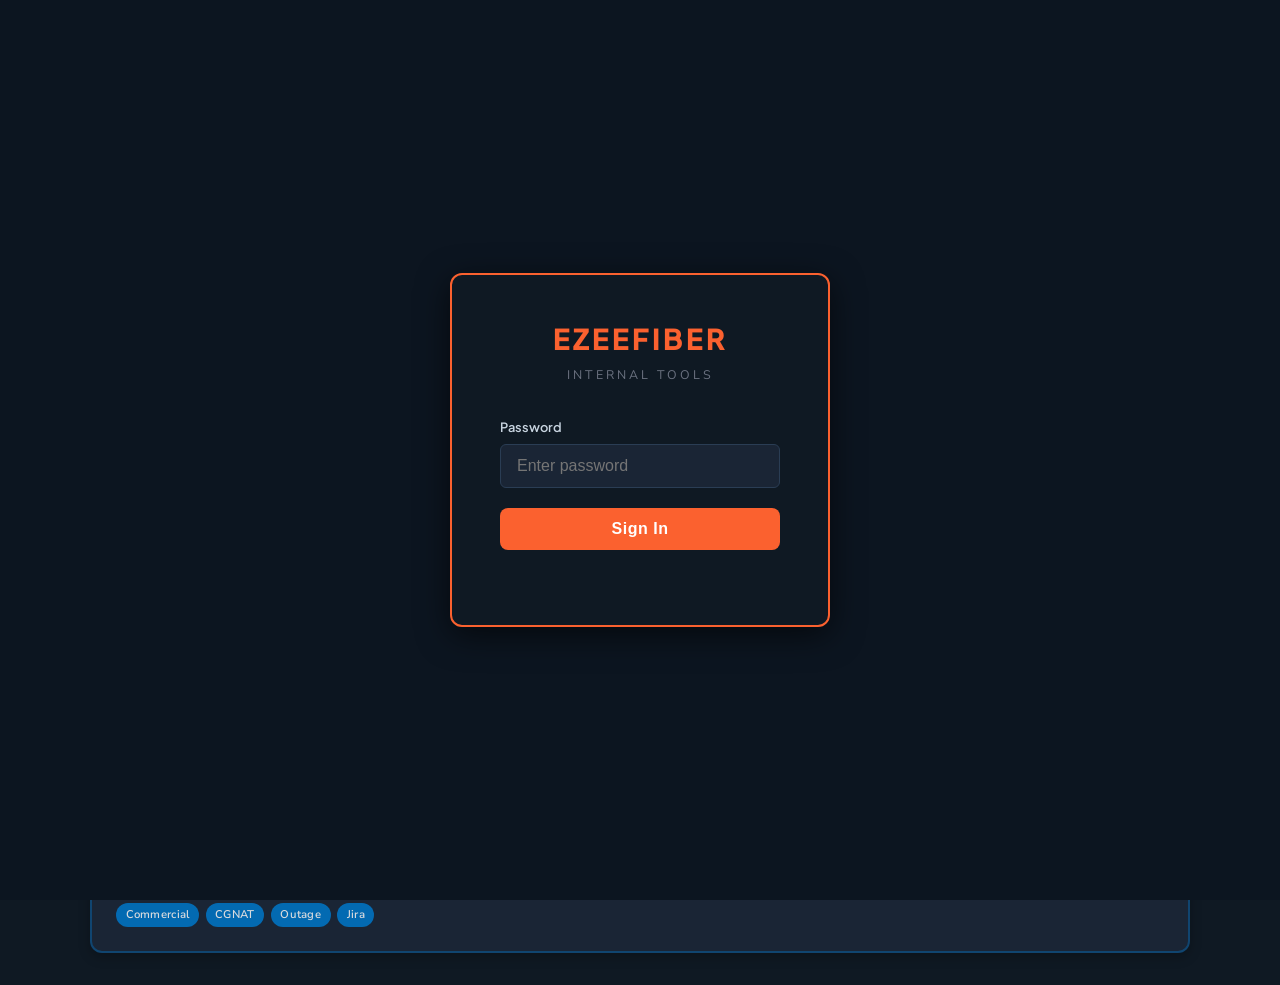
==== index.html @ 7acb6784 "Fixing bugs" ====
<!DOCTYPE html>
<html lang="en">
<head>
    <meta charset="UTF-8">
    <meta name="viewport" content="width=device-width, initial-scale=1.0">
    <link rel="icon" type="image/jpg" href="./assets/img/EzeeIcon.jpg">
    <title>Ezee Fiber Technical Support Note Generator</title>
    <link rel="preconnect" href="https://fonts.googleapis.com">
    <link rel="preconnect" href="https://fonts.gstatic.com" crossorigin>
    <link href="https://fonts.googleapis.com/css2?family=Nunito+Sans:ital,opsz,wght@0,6..12,300;0,6..12,400;0,6..12,500;0,6..12,600;0,6..12,700;0,6..12,800;0,6..12,900;1,6..12,400&family=Plus+Jakarta+Sans:wght@300;400;500;600;700;800;900&display=swap" rel="stylesheet">
    <link rel="stylesheet" href="./assets/css/styles.css">
</head>
<body>

    <!-- ── LOGIN OVERLAY ── -->
    <div id="login-overlay">
        <div class="login-card" id="login-card">
            <div class="login-logo">EZEEFIBER</div>
            <div class="login-subtitle">Internal Tools</div>
            <form id="login-form" onsubmit="checkLogin(); return false;" autocomplete="on">
                <label class="login-label" for="login-password">Password</label>
                <input class="login-input" type="password" id="login-password" name="password" autocomplete="current-password" placeholder="Enter password">
                <button type="submit" class="login-btn">Sign In</button>
            </form>
            <div class="login-error" id="login-error"></div>
        </div>
    </div>

    <!-- ── SIGN OUT BUTTON ── -->
    <button class="signout-btn" id="signout-btn" style="display:none;" onclick="signOut()">Sign Out</button>

    <!-- ── TAB NAVIGATION ── -->
    <nav class="tab-nav">
        <button class="tab-btn active" onclick="switchTab('home', this)">Home</button>
        <button class="tab-btn" onclick="switchTab('support', this)">Note Generator</button>
        <button class="tab-btn" onclick="switchTab('email', this)">Email Templates</button>
    </nav>

    <!-- ── PAGE: HOME ── -->
    <div id="page-home" class="page active">
        <div class="home-page">
            <div class="home-header">
                <h1>Ezee Fiber Internal Tools</h1>
                <p>Technical Support Agent Dashboard</p>
            </div>

            <!-- ── TWO-COLUMN LAYOUT: Update Log + Tool Cards ── -->
            <div class="home-body">

                <!-- LEFT: Update Log -->
                <div class="update-log">
                    <div class="update-log-header">
                        <span class="update-log-icon"><svg width="16" height="16" viewBox="0 0 24 24" fill="none" stroke="white" stroke-width="2" stroke-linecap="round" stroke-linejoin="round"><polyline points="22 12 18 12 15 21 9 3 6 12 2 12"/></svg></span>
                        <span class="update-log-title">Update Log</span>
                    </div>
                    <div class="update-log-list">

                        <div class="update-entry">
                            <div class="update-entry-top">
                                <span class="update-version">v2.0.0</span>
                                <span class="update-date">Apr 2026</span>
                            </div>
                            <div class="update-entry-title">Modular Refactor</div>
                            <ul class="update-entry-items">
                                <li>Split single-file HTML into modular CSS, JS, and data files</li>
                                <li>Added sticky notes panel (persistent across all pages)</li>
                                <li>Empty fields no longer appear in generated notes</li>
                                <li>Tech Region dropdown added to Dispatch</li>
                            </ul>
                        </div>

                        <div class="update-entry">
                            <div class="update-entry-top">
                                <span class="update-version">v1.5.0</span>
                                <span class="update-date">Mar 2026</span>
                            </div>
                            <div class="update-entry-title">Note Generator Improvements</div>
                            <ul class="update-entry-items">
                                <li>Split Light Levels into ONT and OLT inputs</li>
                                <li>Added Construction in Area Yes/No to Truck Roll</li>
                                <li>Removed deprecated troubleshooting step buttons</li>
                                <li>Custom troubleshooting step input added</li>
                            </ul>
                        </div>

                        <div class="update-entry">
                            <div class="update-entry-top">
                                <span class="update-version">v1.0.0</span>
                                <span class="update-date">Jan 2026</span>
                            </div>
                            <div class="update-entry-title">Initial Release</div>
                            <ul class="update-entry-items">
                                <li>Truck Roll, Hard Down, Dispatch, CECR note generators</li>
                                <li>Email templates for Tachus and EzeeFiber</li>
                                <li>Login gate with session management</li>
                            </ul>
                        </div>

                    </div>
                </div>

                <!-- RIGHT: Tool Cards -->
                <div class="home-right">
                    <div class="home-grid">
                        <div class="home-card card-orange" onclick="goToTab('support')">
                            <span class="home-card-icon">
                                <svg width="36" height="36" viewBox="0 0 24 24" fill="none" stroke="#FB612F" stroke-width="1.5" stroke-linecap="round" stroke-linejoin="round"><path d="M14 2H6a2 2 0 0 0-2 2v16a2 2 0 0 0 2 2h12a2 2 0 0 0 2-2V8z"/><polyline points="14,2 14,8 20,8"/><line x1="16" y1="13" x2="8" y2="13"/><line x1="16" y1="17" x2="8" y2="17"/><line x1="10" y1="9" x2="8" y2="9"/></svg>
                            </span>
                            <div class="home-card-title">Note Generator</div>
                            <div class="home-card-desc">Generate formatted tech support notes for truck rolls, hard downs, cancellations, dispatches, and CECR tickets.</div>
                            <div class="home-card-tags">
                                <span class="home-card-tag">Truck Roll</span>
                                <span class="home-card-tag">Hard Down</span>
                                <span class="home-card-tag">Cancellation</span>
                                <span class="home-card-tag">Dispatch</span>
                                <span class="home-card-tag">CECR</span>
                            </div>
                        </div>
                        <div class="home-card card-green" onclick="goToTab('email')">
                            <span class="home-card-icon">
                                <svg width="36" height="36" viewBox="0 0 24 24" fill="none" stroke="#FB612F" stroke-width="1.5" stroke-linecap="round" stroke-linejoin="round"><path d="M4 4h16c1.1 0 2 .9 2 2v12c0 1.1-.9 2-2 2H4c-1.1 0-2-.9-2-2V6c0-1.1.9-2 2-2z"/><polyline points="22,6 12,13 2,6"/></svg>
                            </span>
                            <div class="home-card-title">Email Templates</div>
                            <div class="home-card-desc">Pre-built email templates for both Tachus and EzeeFiber — equipment returns, referrals, WiFi help, and more.</div>
                            <div class="home-card-tags">
                                <span class="home-card-tag">Equipment Return</span>
                                <span class="home-card-tag">Refer a Friend</span>
                                <span class="home-card-tag">WiFi Key</span>
                                <span class="home-card-tag">Requesting Pics</span>
                            </div>
                        </div>
                    </div>
                </div>

            </div><!-- end .home-body -->
            <!-- NOC quick-access card below home-body -->
            <div style="max-width:1100px;margin:1.25rem auto 0 auto;">
                <div class="home-card card-noc" onclick="goToTab('support')" style="cursor:pointer;">
                    <span class="home-card-icon">
                        <svg width="36" height="36" viewBox="0 0 24 24" fill="none" stroke="#0077C8" stroke-width="1.5" stroke-linecap="round" stroke-linejoin="round"><rect x="2" y="3" width="20" height="14" rx="2"/><path d="M8 21h8M12 17v4"/><path d="M7 8h10M7 11h6"/></svg>
                    </span>
                    <div class="home-card-title">NOC Ticketing</div>
                    <div class="home-card-desc">Create and manage NOC tickets — Commercial Customer escalations, CGNAT public IP requests, Outage reports, and Jira escalations.</div>
                    <div class="home-card-tags">
                        <span class="home-card-tag">Commercial</span>
                        <span class="home-card-tag">CGNAT</span>
                        <span class="home-card-tag">Outage</span>
                        <span class="home-card-tag">Jira</span>
                    </div>
                </div>
            </div>
        </div>
    </div>

    <!-- ── PAGE: NOTE GENERATOR ── -->
    <div id="page-support" class="page">
        <div class="header-wrapper">
            <div class="header-container">
                <div class="logo-container">
                    <img src="./assets/img/EzeeFiberLogo.png" alt="Ezee Fiber Logo">
                </div>
                <div class="header-text">
                    <div class="header-title">Technical Support</div>
                    <div class="header-subtitle">Note Generator</div>
                </div>
            </div>
        </div>

        <!-- ── CONTEXT PANEL ── -->
        <div class="context-panel" id="note-context-panel">
            <div class="context-panel-header">
                <div class="context-panel-title">
                    <svg width="13" height="13" viewBox="0 0 24 24" fill="none" stroke="#FB612F" stroke-width="2.5" stroke-linecap="round" stroke-linejoin="round"><path d="M14 2H6a2 2 0 0 0-2 2v16a2 2 0 0 0 2 2h12a2 2 0 0 0 2-2V8z"/><polyline points="14 2 14 8 20 8"/><line x1="16" y1="13" x2="8" y2="13"/><line x1="16" y1="17" x2="8" y2="17"/></svg>
                    Context
                </div>
                <div class="context-panel-hint">Shared context visible across all tabs</div>
            </div>
            <textarea class="context-panel-textarea" id="note-context" placeholder="Paste customer account details, issue summary, prior call notes, or any relevant information here — visible regardless of which tab is active."></textarea>
        </div>

        <!-- ── NOTE SUB-TAB NAVIGATION ── -->
        <nav class="note-sub-nav">
            <button class="note-sub-btn active" id="note-btn-truckroll" onclick="switchNoteTab('truckroll', this)">Truck Roll Approval</button>
            <button class="note-sub-btn" id="note-btn-harddown" onclick="switchNoteTab('harddown', this)">Hard Down</button>
            <button class="note-sub-btn" id="note-btn-cancellation" onclick="switchNoteTab('cancellation', this)">Cancellation</button>
            <button class="note-sub-btn" id="note-btn-dispatch" onclick="switchNoteTab('dispatch', this)">Dispatch</button>
            <button class="note-sub-btn" id="note-btn-cecr" onclick="switchNoteTab('cecr', this)">CECR</button>
            <span class="sub-nav-divider" aria-hidden="true"></span>
            <span class="sub-nav-section-label">NOC</span>
            <button class="note-sub-btn noc-sub-btn" id="noc-btn-commercial" onclick="switchNocTab('commercial', this)">Commercial Customer</button>
            <button class="note-sub-btn noc-sub-btn" id="noc-btn-cgnat" onclick="switchNocTab('cgnat', this)">CGNAT Request</button>
            <button class="note-sub-btn noc-sub-btn" id="noc-btn-outage" onclick="switchNocTab('outage', this)">Outage Informant</button>
            <button class="note-sub-btn noc-sub-btn" id="noc-btn-jira" onclick="switchNocTab('jira', this)">Jira Escalation</button>
        </nav>

        <!-- ══════════════════════════════════════════════
             NOTE SUB-PAGE: Truck Roll Approval (NEW TEMPLATE)
             ══════════════════════════════════════════════ -->
        <div id="note-sub-truckroll" class="note-sub-page active">
            <div class="note-with-sidebar">

                <!-- LEFT: Truck Roll Info Panel -->
                <div class="note-info-panel truckroll-panel">
                    <div class="info-panel-header">
                        <span class="info-panel-icon"><svg width="16" height="16" viewBox="0 0 24 24" fill="none" stroke="white" stroke-width="2" stroke-linecap="round" stroke-linejoin="round"><rect x="1" y="3" width="15" height="13"/><polygon points="16 8 20 8 23 11 23 16 16 16 16 8"/><circle cx="5.5" cy="18.5" r="2.5"/><circle cx="18.5" cy="18.5" r="2.5"/></svg></span>
                        <span class="info-panel-title">Truck Roll Reference</span>
                    </div>
                    <div class="info-panel-section">
                        <div class="info-panel-section-title">Probing Questions</div>
                        <ul class="info-panel-list">
                            <li>When did the issue start?</li>
                            <li>Is the issue happening all the time or intermittently?</li>
                            <li>Is the issue affecting one device or multiple devices?</li>
                            <li>Did anything change recently (power outage, moved equipment, new device)?</li>
                            <li>Is the issue affecting one device or multiple devices?</li>
                        </ul>
                    </div>
                    <div class="info-panel-section">
                        <div class="info-panel-section-title">Router Probing Questions</div>
                        <ul class="info-panel-list">
                            <li>Are you connected using Wi-Fi or Ethernet?</li>
                            <li>How far are you from the router right now?</li>
                            <li>Does the issue happen in one room or throughout the home? → Different brands of routers?</li>
                            <li>If extenders are there, how far apart are they? → Opposite ends of the home or too close?</li>
                        </ul>
                    </div>
                    <div class="info-panel-section">
                        <div class="info-panel-section-title">Placeholder Section</div>
                        <ul class="info-panel-list">
                            <li>Placeholder</li>
                            <li>Placeholder</li>
                        </ul>
                    </div>
                </div>

                <!-- RIGHT: Truck Roll Form -->
                <div class="container">
                <form id="supportForm">
                    <div class="form-grid">

                        <!-- PROVIDER -->
                        <div class="form-group full-width">
                            <div class="section-label">Provider</div>
                        </div>
                        <div class="form-group full-width">
                            <div class="provider-btn-group">
                                <button type="button" class="provider-btn" id="tr-provider-tachus" onclick="setTrProvider('Tachus')">Tachus</button>
                                <button type="button" class="provider-btn" id="tr-provider-ezee" onclick="setTrProvider('EzeeFiber')">EzeeFiber</button>
                            </div>
                        </div>

                        <hr class="section-divider">

                        <!-- CUSTOMER REPORTING -->
                        <div class="form-group full-width">
                            <div class="section-label">Customer Reporting</div>
                        </div>
                        <div class="form-group full-width">
                            <textarea id="tr-customerReporting" placeholder="Enter customer report" style="min-height:90px;"></textarea>
                        </div>

                        <hr class="section-divider">

                        <!-- EQUIPMENT -->
                        <div class="form-group full-width">
                            <div class="section-label">Equipment</div>
                        </div>
                        <div class="form-group">
                            <label for="tr-ont-sn">ONT SN</label>
                            <input type="text" id="tr-ont-sn" placeholder="Enter ONT serial number">
                        </div>
                        <div class="form-group">
                            <label>Router</label>
                            <div class="equip-btn-group" id="tr-router-btns">
                                <button type="button" class="equip-btn" onclick="setEquip('router','EERO PRO6E',this)">EERO PRO6E</button>
                                <button type="button" class="equip-btn" onclick="setEquip('router','EERO MAX7',this)">EERO MAX7</button>
                                <button type="button" class="equip-btn" onclick="setEquip('router','EVO AP6700',this)">EVO AP6700</button>
                                <button type="button" class="equip-btn" onclick="setEquip('router','TP-LINK P50',this)">TP-LINK P50</button>
                                <button type="button" class="equip-btn" onclick="setEquip('router','TP-LINK PB70',this)">TP-LINK PB70</button>
                                <button type="button" class="equip-btn" onclick="setEquip('router','TP-LINK P110',this)">TP-LINK P110</button>
                                <button type="button" class="equip-btn" onclick="setEquip('router','Other',this)">Other</button>
                            </div>
                            <input type="text" id="tr-router-other" placeholder="Router model (if Other)" style="margin-top:0.5rem; display:none;">
                        </div>
                        <div class="form-group">
                            <label for="tr-router-sn">Router SN</label>
                            <input type="text" id="tr-router-sn" placeholder="Enter router serial number">
                        </div>

                        <hr class="section-divider">

                        <!-- CUSTOMER DETAILS -->
                        <div class="form-group full-width">
                            <div class="section-label">Customer Details</div>
                        </div>
                        <div class="form-group">
                            <label for="tr-name">Name</label>
                            <input type="text" id="tr-name" placeholder="Enter name">
                        </div>
                        <div class="form-group">
                            <label for="tr-phone">Phone</label>
                            <input type="text" id="tr-phone" placeholder="Enter phone">
                        </div>
                        <div class="form-group">
                            <label for="tr-acct">Acct #</label>
                            <input type="text" id="tr-acct" placeholder="Enter account #">
                        </div>
                        <div class="form-group">
                            <label for="tr-address">Address</label>
                            <input type="text" id="tr-address" placeholder="Enter address">
                        </div>
                        <div class="form-group">
                            <label for="tr-node">Node</label>
                            <input type="text" id="tr-node" placeholder="Enter node">
                        </div>

                        <hr class="section-divider">

                        <!-- NETWORK & WIFI -->
                        <div class="form-group full-width">
                            <div class="section-label">Network &amp; WiFi</div>
                        </div>
                        <div class="form-group">
                            <label for="tr-alarmCodes">Alarm Code(s)</label>
                            <input type="text" id="tr-alarmCodes" placeholder="Enter alarm codes">
                        </div>
                        <div class="form-group">
                            <label for="tr-speedTest">Speed Test (Down/Up)</label>
                            <input type="text" id="tr-speedTest" placeholder="e.g. 850/900">
                        </div>
                        <div class="form-group">
                            <label>Devices Disconnecting?</label>
                            <div class="yes-no-buttons">
                                <button type="button" onclick="setYesNo('tr_devicesDisconnecting', true, event)">Yes</button>
                                <button type="button" onclick="setYesNo('tr_devicesDisconnecting', false, event)">No</button>
                            </div>
                        </div>
                        <div class="form-group">
                            <label>Network Stable?</label>
                            <div class="yes-no-buttons">
                                <button type="button" onclick="setYesNo('tr_networkStable', true, event)">Yes</button>
                                <button type="button" onclick="setYesNo('tr_networkStable', false, event)">No</button>
                            </div>
                        </div>
                        <div class="form-group">
                            <label>Light Levels</label>
                            <div style="display:flex;gap:0.5rem;">
                                <input type="text" id="tr-lightLevels-ont" placeholder="ONT" style="flex:1;">
                                <input type="text" id="tr-lightLevels-olt" placeholder="OLT" style="flex:1;">
                            </div>
                        </div>
                        <div class="form-group">
                            <label>WiFi Interference?</label>
                            <div class="yes-no-buttons">
                                <button type="button" onclick="setYesNo('tr_wifiInterference', true, event)">Yes</button>
                                <button type="button" onclick="setYesNo('tr_wifiInterference', false, event)">No</button>
                            </div>
                        </div>
                        <div class="form-group">
                            <label>Construction in Area?</label>
                            <div class="yes-no-buttons">
                                <button type="button" onclick="setYesNo('tr_constructionInArea', true, event)">Yes</button>
                                <button type="button" onclick="setYesNo('tr_constructionInArea', false, event)">No</button>
                            </div>
                        </div>

                        <hr class="section-divider">

                        <!-- TROUBLESHOOTING STEPS -->
                        <div class="form-group full-width">
                            <div class="section-label">Troubleshooting Steps</div>
                        </div>
                        <div class="form-group full-width">
                            <div class="troubleshooting-grid" id="troubleshootingGrid"></div>

                            <!-- Custom Step Input -->
                            <div style="margin-top:1rem;">
                                <label style="margin-bottom:0.4rem; font-size:0.8rem; color:#9ca3af;">Add Custom Step</label>
                                <div class="custom-step-wrapper">
                                    <span class="custom-step-prefix">•</span>
                                    <input class="custom-step-input" type="text" id="tr-custom-step-input" placeholder="Type a custom troubleshooting step..." onkeydown="if(event.key==='Enter'){event.preventDefault();addCustomStep();}">
                                    <button type="button" class="custom-step-add-btn" onclick="addCustomStep()">+ Add</button>
                                </div>
                                <div class="custom-steps-list" id="tr-custom-steps-list"></div>
                            </div>
                        </div>

                        <hr class="section-divider">

                        <!-- AGENT INITIALS -->
                        <div class="form-group full-width">
                            <div class="section-label">Agent Initials</div>
                        </div>
                        <div class="form-group">
                            <input type="text" id="tr-agentInitials" placeholder="Enter agent initials" style="max-width:220px;">
                        </div>

                    </div>
                </form>

                <div class="action-buttons">
                    <button class="btn btn-primary" onclick="generateNote()">Generate Note</button>
                    <button class="btn btn-secondary" onclick="resetForm()">Reset Form</button>
                </div>

                <div id="outputSection" class="output-section">
                    <div class="output-header">
                        <h3>Generated Note</h3>
                        <button class="btn btn-success" onclick="copyToClipboard()">
                            <span id="copyIcon">📋</span>
                            <span id="copyText">Copy to Dashboard</span>
                        </button>
                    </div>
                    <div class="output-box">
                        <textarea id="generatedNote" spellcheck="false"></textarea>
                    </div>
                </div>
                </div><!-- end container -->
            </div><!-- end note-with-sidebar -->
        </div>

        <!-- ── NOTE SUB-PAGE: Hard Down ── -->
        <div id="note-sub-harddown" class="note-sub-page">
            <div class="note-with-sidebar">

                <!-- LEFT: Hard Down Info Panel -->
                <div class="note-info-panel harddown-panel">
                    <div class="info-panel-header">
                        <span class="info-panel-icon"><svg width="16" height="16" viewBox="0 0 24 24" fill="none" stroke="white" stroke-width="2" stroke-linecap="round" stroke-linejoin="round"><polygon points="13 2 3 14 12 14 11 22 21 10 12 10 13 2"/></svg></span>
                        <span class="info-panel-title">Hard Down Reference</span>
                    </div>
                    <div class="info-panel-section">
                        <div class="info-panel-section-title">Modem Probing Questions</div>
                        <ul class="info-panel-list">
                            <li>Do you see any red or blinking lights on the ONT?</li>
                            <li>Has the ONT lost power recently? → Check Alarms</li>
                            <li>Is the ONT plugged directly into a wall outlet? → No Surge Protectors</li>
                            <li>Are all cables securely connected to the ONT?</li>
                        </ul>
                    </div>
                    <div class="info-panel-section">
                        <div class="info-panel-section-title">Placeholder Section</div>
                        <ul class="info-panel-list">
                            <li>Placeholder</li>
                            <li>Placeholder</li>
                            <li>Placeholder</li>
                            <li>Placeholder</li>
                        </ul>
                    </div>
                    <div class="info-panel-section">
                        <div class="info-panel-section-title">Placeholder Section</div>
                        <ul class="info-panel-list">
                            <li>Placeholder</li>
                            <li>Placeholder</li>
                        </ul>
                    </div>
                </div>

                <!-- RIGHT: Hard Down Form -->
                <div class="container">
                <form id="hardDownForm">
                    <div class="form-grid">
                        <div class="form-group full-width">
                            <label for="hd-customerReporting">Customer Is Reporting</label>
                            <textarea id="hd-customerReporting" placeholder="Enter customer report"></textarea>
                        </div>
                        <div class="form-group">
                            <label for="hd-alarmCodes">Alarm Code(s)</label>
                            <input type="text" id="hd-alarmCodes" placeholder="Enter alarm code(s)">
                        </div>
                        <div class="form-group">
                            <label for="hd-speedTest">Speed Test (Down/Up)</label>
                            <input type="text" id="hd-speedTest" placeholder="Enter speed test">
                        </div>
                        <div class="form-group">
                            <label>Are Devices Disconnecting</label>
                            <div class="yes-no-buttons">
                                <button type="button" onclick="setHdYesNo('hd_devicesDisconnecting', true, event)">Yes</button>
                                <button type="button" onclick="setHdYesNo('hd_devicesDisconnecting', false, event)">No</button>
                            </div>
                        </div>
                        <div class="form-group">
                            <label>Is Network Stable</label>
                            <div class="yes-no-buttons">
                                <button type="button" onclick="setHdYesNo('hd_networkStable', true, event)">Yes</button>
                                <button type="button" onclick="setHdYesNo('hd_networkStable', false, event)">No</button>
                            </div>
                        </div>
                        <div class="form-group">
                            <label>Light Levels</label>
                            <div style="display:flex;gap:0.5rem;">
                                <input type="text" id="hd-lightLevels-ont" placeholder="ONT" style="flex:1;">
                                <input type="text" id="hd-lightLevels-olt" placeholder="OLT" style="flex:1;">
                            </div>
                        </div>
                        <div class="form-group">
                            <label for="hd-l2UserAligned">L2-User Aligned (if applicable)</label>
                            <input type="text" id="hd-l2UserAligned" placeholder="Enter L2-User aligned">
                        </div>
                        <div class="form-group">
                            <label>Verified Head End/Hub</label>
                            <div class="yes-no-buttons">
                                <button type="button" onclick="setHdYesNo('hd_verifiedHeadEnd', true, event)">Yes</button>
                                <button type="button" onclick="setHdYesNo('hd_verifiedHeadEnd', false, event)">No</button>
                            </div>
                        </div>
                        <div class="form-group">
                            <label>Is There Wi-Fi Channel Interference</label>
                            <div class="yes-no-buttons">
                                <button type="button" onclick="setHdYesNo('hd_wifiInterference', true, event)">Yes</button>
                                <button type="button" onclick="setHdYesNo('hd_wifiInterference', false, event)">No</button>
                            </div>
                        </div>
                        <div class="form-group">
                            <label>Was Equipment Rebooted</label>
                            <div class="yes-no-buttons">
                                <button type="button" onclick="setHdYesNo('hd_equipmentRebooted', true, event)">Yes</button>
                                <button type="button" onclick="setHdYesNo('hd_equipmentRebooted', false, event)">No</button>
                            </div>
                        </div>
                        <div class="form-group">
                            <label>Are All Connections Verified</label>
                            <div class="yes-no-buttons">
                                <button type="button" onclick="setHdYesNo('hd_connectionsVerified', true, event)">Yes</button>
                                <button type="button" onclick="setHdYesNo('hd_connectionsVerified', false, event)">No</button>
                            </div>
                        </div>
                        <div class="form-group">
                            <label for="hd-timeframe">Timeframe When Issues Started</label>
                            <input type="text" id="hd-timeframe" placeholder="Enter timeframe">
                        </div>
                        <div class="form-group">
                            <label>Was Basic Router Troubleshooting Done</label>
                            <div class="yes-no-buttons">
                                <button type="button" onclick="setHdYesNo('hd_routerTroubleshooting', true, event)">Yes</button>
                                <button type="button" onclick="setHdYesNo('hd_routerTroubleshooting', false, event)">No</button>
                            </div>
                        </div>
                        <div class="form-group full-width">
                            <label for="hd-troubleshootingSteps">Troubleshooting Steps Taken</label>
                            <textarea id="hd-troubleshootingSteps" placeholder="Enter troubleshooting steps taken"></textarea>
                        </div>
                        <div class="form-group full-width">
                            <label>Are Other Customers Affected</label>
                            <div class="yes-no-buttons">
                                <button type="button" onclick="setHdYesNo('hd_otherCustomers', true, event)">Yes</button>
                                <button type="button" onclick="setHdYesNo('hd_otherCustomers', false, event)">No</button>
                            </div>
                        </div>
                    </div>
                </form>
                <div class="action-buttons">
                    <button class="btn btn-primary" onclick="generateHardDown()">Generate Note</button>
                    <button class="btn btn-secondary" onclick="resetHardDown()">Reset Form</button>
                </div>
                <div id="hdOutputSection" class="output-section">
                    <div class="output-header">
                        <h3>Generated Note</h3>
                        <button class="btn btn-success" onclick="copyHardDown()">
                            <span id="hdCopyIcon">📋</span>
                            <span id="hdCopyText">Copy to Dashboard</span>
                        </button>
                    </div>
                    <div class="output-box">
                        <textarea id="hdGeneratedNote" spellcheck="false"></textarea>
                    </div>
                </div>
                </div><!-- end container -->
            </div><!-- end note-with-sidebar -->
        </div>

        <!-- ── NOTE SUB-PAGE: Cancellation ── -->
        <div id="note-sub-cancellation" class="note-sub-page">
            <div class="coming-soon-placeholder">
                <div class="placeholder-mark">Cancellation</div>
                <div class="placeholder-sub">Coming Soon</div>
            </div>
        </div>

        <!-- ── NOTE SUB-PAGE: Dispatch ── -->
        <div id="note-sub-dispatch" class="note-sub-page">
            <div class="note-with-sidebar">

                <!-- LEFT: Dispatch Info Panel -->
                <div class="note-info-panel">
                    <div class="info-panel-header">
                        <span class="info-panel-icon"><svg width="16" height="16" viewBox="0 0 24 24" fill="none" stroke="white" stroke-width="2" stroke-linecap="round" stroke-linejoin="round"><path d="M21 10c0 7-9 13-9 13s-9-6-9-13a9 9 0 0 1 18 0z"/><circle cx="12" cy="10" r="3"/></svg></span>
                        <span class="info-panel-title">Dispatch Reference</span>
                    </div>
                    <div class="info-panel-section">
                        <div class="info-panel-section-title">Placeholder Section A</div>
                        <ul class="info-panel-list">
                            <li>Edit this in index.html → Dispatch info panel</li>
                            <li>Placeholder item two</li>
                            <li>Placeholder item three</li>
                        </ul>
                    </div>
                    <div class="info-panel-section">
                        <div class="info-panel-section-title">Placeholder Section B</div>
                        <ul class="info-panel-list">
                            <li>Placeholder item one</li>
                            <li>Placeholder item two</li>
                            <li>Placeholder item three</li>
                        </ul>
                    </div>
                    <div class="info-panel-section">
                        <div class="info-panel-section-title">Placeholder Section C</div>
                        <ul class="info-panel-list">
                            <li>Placeholder item one</li>
                            <li>Placeholder item two</li>
                        </ul>
                    </div>
                </div>

                <!-- RIGHT: Dispatch Form -->
                <div class="container">
                    <div class="dispatch-brand-row">
                        <span class="dispatch-brand-label">Customer Type:</span>
                        <button type="button" class="dispatch-brand-btn" id="dispatch-btn-tachus" onclick="setDispatchBrand('Tachus')">Tachus</button>
                        <button type="button" class="dispatch-brand-btn" id="dispatch-btn-ezee" onclick="setDispatchBrand('Ezee')">EzeeFiber</button>
                        <span id="dispatch-brand-display" class="dispatch-brand-display"></span>
                    </div>
                    <form id="dispatchForm">
                        <div class="form-grid">
                            <div class="form-group full-width">
                                <label for="dp-techRegion">Tech Region</label>
                                <select id="dp-techRegion" class="tech-region-select">
                                    <option value="">— Select Tech Region —</option>
                                    <option value="ABQ">ABQ — Albuquerque</option>
                                    <option value="CAT">CAT — Commercial Activation Tachus</option>
                                    <option value="CHI">CHI — Chicago Illinois</option>
                                    <option value="CHO">CHO — Commercial Houston</option>
                                    <option value="CNM">CNM — Commercial New Mexico</option>
                                    <option value="COM">COM — Commercial</option>
                                    <option value="CW1">CW1 — Carlton Woods Jun1</option>
                                    <option value="DAY">DAY — Daynet</option>
                                    <option value="DEL">DEL — Deleted Addresses</option>
                                    <option value="DET">DET — Detroit Michigan</option>
                                    <option value="EST">EST — East</option>
                                    <option value="GEM">GEM — GEM</option>
                                    <option value="INT">INT — Instant On No Tech Needed</option>
                                    <option value="KNT">KNT — Kent Washington</option>
                                    <option value="MID">MID — Mid</option>
                                    <option value="NET">NET — North East Tachus</option>
                                    <option value="NOR">NOR — North</option>
                                    <option value="PRE">PRE — Pre-Order</option>
                                    <option value="SAL">SAL — Salem Oregon</option>
                                    <option value="SFE">SFE — Santa Fe NM</option>
                                    <option value="SOU">SOU — South</option>
                                    <option value="TAM">TAM — SMB TAM Legacy Build Areas</option>
                                    <option value="VAN">VAN — Minnehaha Vancouver WA</option>
                                    <option value="WHS">WHS — Wholesale</option>
                                </select>
                            </div>
                            <div class="form-group">
                                <label for="dp-customerName">Customer Name</label>
                                <input type="text" id="dp-customerName" placeholder="Enter customer name">
                            </div>
                            <div class="form-group">
                                <label for="dp-address">Address</label>
                                <input type="text" id="dp-address" placeholder="Enter address">
                            </div>
                            <div class="form-group">
                                <label for="dp-accountNumber">Account #</label>
                                <input type="text" id="dp-accountNumber" placeholder="Enter account #" style="max-width: 220px;">
                            </div>
                            <div class="form-group">
                                <label for="dp-woNumber">WO #</label>
                                <input type="text" id="dp-woNumber" placeholder="Enter WO #" style="max-width: 220px;">
                            </div>
                            <div class="form-group full-width">
                                <label for="dp-customerReporting">Customer Reporting</label>
                                <textarea id="dp-customerReporting" placeholder="Enter customer report"></textarea>
                            </div>
                        </div>
                    </form>
                    <div class="action-buttons">
                        <button class="btn btn-primary" onclick="generateDispatch()">Generate Note</button>
                        <button class="btn btn-secondary" onclick="resetDispatch()">Reset Form</button>
                    </div>
                    <div id="dpOutputSection" class="output-section">
                        <div class="output-header">
                            <h3>Generated Note</h3>
                            <button class="btn btn-success" onclick="copyDispatch()">
                                <span id="dpCopyIcon">📋</span>
                                <span id="dpCopyText">Copy to Dashboard</span>
                            </button>
                        </div>
                        <div class="output-box">
                            <textarea id="dpGeneratedNote" spellcheck="false"></textarea>
                        </div>
                    </div>
                </div>

            </div>
        </div>

        <!-- ── NOTE SUB-PAGE: CECR ── -->
        <div id="note-sub-cecr" class="note-sub-page">
            <div class="note-with-sidebar">

                <!-- LEFT: CECR Info Panel -->
                <div class="note-info-panel cecr-panel">
                    <div class="info-panel-header">
                        <span class="info-panel-icon"><svg width="16" height="16" viewBox="0 0 24 24" fill="none" stroke="white" stroke-width="2" stroke-linecap="round" stroke-linejoin="round"><path d="M20.59 13.41l-7.17 7.17a2 2 0 0 1-2.83 0L2 12V2h10l8.59 8.59a2 2 0 0 1 0 2.82z"/><line x1="7" y1="7" x2="7.01" y2="7"/></svg></span>
                        <span class="info-panel-title">CECR Reference</span>
                    </div>
                    <div class="info-panel-section">
                        <div class="info-panel-section-title">Probing Questions</div>
                        <ul class="info-panel-list">
                            <li>Ask Questions → Who, what, when, and where</li>
                            <li>Who caused: Construction, Drop Bury, or Installation Team</li>
                            <li>When did this happen?</li>
                            <li>Placeholder</li>
                        </ul>
                    </div>
                    <div class="info-panel-section">
                        <div class="info-panel-section-title">CECR Guidelines</div>
                        <ul class="info-panel-list">
                            <li>All tickets are to be assigned to either: Contractor or Drop Bury</li>
                            <li>If we are not in the area: Advise the customer to call 811</li>
                            <li>811 can provide construction work details for their area</li>
                        </ul>
                    </div>
                    <div class="info-panel-section">
                        <div class="info-panel-section-title">Drop Bury Issues</div>
                        <ul class="info-panel-list">
                            <li>Email dropburyescalation@ezeefiber.com and refer to the Drop Bury Email template</li>
                            <li>Do not include the customer in the email. Internal use only.</li>
                        </ul>
                    </div>
                </div>

                <!-- RIGHT: CECR Form -->
                <div class="container">
                    <form id="cecrForm">
                        <div class="form-grid">
                            <div class="form-group">
                                <label for="cecr-phone">Phone</label>
                                <input type="text" id="cecr-phone" placeholder="Enter phone" style="max-width: 220px;">
                            </div>
                            <div class="form-group">
                                <label for="cecr-address">Address</label>
                                <input type="text" id="cecr-address" placeholder="Enter address">
                            </div>
                            <div class="form-group">
                                <label for="cecr-ticketId">Ticket ID</label>
                                <input type="text" id="cecr-ticketId" placeholder="Enter ticket ID">
                            </div>
                            <div class="form-group">
                                <label for="cecr-customerName">Customer Name</label>
                                <input type="text" id="cecr-customerName" placeholder="Enter customer name">
                            </div>
                            <div class="form-group full-width">
                                <label>Priority Level</label>
                                <div class="priority-row">
                                    <button type="button" class="priority-btn" id="priority-btn-1" onclick="setCecrPriority(1)">1</button>
                                    <button type="button" class="priority-btn" id="priority-btn-2" onclick="setCecrPriority(2)">2</button>
                                    <button type="button" class="priority-btn" id="priority-btn-3" onclick="setCecrPriority(3)">3</button>
                                    <button type="button" class="priority-btn" id="priority-btn-4" onclick="setCecrPriority(4)">4</button>
                                    <span id="cecr-priority-display" class="cecr-priority-display"></span>
                                </div>
                            </div>
                            <div class="form-group full-width">
                                <label for="cecr-customerReport">Customer Report</label>
                                <textarea id="cecr-customerReport" placeholder="Enter customer report" style="min-height: 140px;"></textarea>
                            </div>
                        </div>
                    </form>
                    <div class="action-buttons">
                        <button class="btn btn-primary" onclick="generateCecr()">Generate Note</button>
                        <button class="btn btn-secondary" onclick="resetCecr()">Reset Form</button>
                    </div>
                    <div id="cecrOutputSection" class="output-section">
                        <div class="output-header">
                            <h3>Generated Note</h3>
                            <button class="btn btn-success" onclick="copyCecr()">
                                <span id="cecrCopyIcon">&#128203;</span>
                                <span id="cecrCopyText">Copy to Dashboard</span>
                            </button>
                        </div>
                        <div class="output-box">
                            <textarea id="cecrGeneratedNote" spellcheck="false"></textarea>
                        </div>
                    </div>
                </div>

            </div>
        </div>

        <!-- ══ NOC SUB-PAGE: Commercial Customer ══ -->
        <div id="noc-sub-commercial" class="note-sub-page noc-sub-page">
            <div class="note-with-sidebar">

                <!-- LEFT: NOC Info Panel -->
                <div class="note-info-panel noc-panel">
                    <div class="info-panel-header">
                        <span class="info-panel-icon">
                            <svg width="16" height="16" viewBox="0 0 24 24" fill="none" stroke="white" stroke-width="2" stroke-linecap="round" stroke-linejoin="round"><rect x="2" y="7" width="20" height="14" rx="2"/><path d="M16 21V5a2 2 0 0 0-2-2h-4a2 2 0 0 0-2 2v16"/></svg>
                        </span>
                        <span class="info-panel-title">NOC Reference</span>
                    </div>
                    <div class="info-panel-section">
                        <div class="info-panel-section-title">NOC Probing Questions</div>
                        <ul class="info-panel-list">
                            <li>When did this issue happen?</li>
                            <li>Did anything in the network change? → Adding Devices, Switches, or Access Point Routers</li>
                            <li>What troubleshooting has already been done? → Document, document, document.</li>
                        </ul>
                    </div>
                    <div class="info-panel-section">
                        <div class="info-panel-section-title">NOC Escalation Guidelines</div>
                        <ul class="info-panel-list">
                            <li>For HARD DOWN commercial inquiries, TSRs will continue to create a Jira ticket when the inquiry is received by the contact center and forwarded to NOC.</li>
                            <li>Provide the customer with the Jira ticket number and clearly set the expectation that a NOC technician will contact them within the one-hour SLA.</li>
                            <li>TSRs may also provide the NOC contact number if needed: <strong>281-407-0050</strong></li>
                        </ul>
                    </div>
                </div>

                <!-- RIGHT: Commercial Form -->
                <div class="container">
                    <form id="commercialForm">
                        <div class="form-grid">
                            <div class="form-group full-width">
                                <div class="section-label">Commercial Customer Details</div>
                            </div>
                            <div class="form-group">
                                <label for="nc-businessName">Business Name</label>
                                <input type="text" id="nc-businessName" placeholder="Enter business name">
                            </div>
                            <div class="form-group">
                                <label for="nc-callBack">Call Back Number</label>
                                <input type="text" id="nc-callBack" placeholder="Enter call back number">
                            </div>
                            <div class="form-group">
                                <label for="nc-poc">Point of Contact (Caller's Name)</label>
                                <input type="text" id="nc-poc" placeholder="Enter caller's name">
                            </div>
                            <div class="form-group">
                                <label for="nc-timeIssue">Time Issue Started</label>
                                <input type="text" id="nc-timeIssue" placeholder="e.g. 2:30 PM today">
                            </div>
                            <div class="form-group full-width">
                                <label for="nc-customerReporting">Customer Reporting</label>
                                <textarea id="nc-customerReporting" placeholder="Describe what the customer is reporting..." style="min-height:100px;"></textarea>
                            </div>
                        </div>
                    </form>
                    <div class="action-buttons">
                        <button class="btn btn-primary" onclick="generateCommercial()">Generate Note</button>
                        <button class="btn btn-secondary" onclick="resetCommercial()">Reset Form</button>
                    </div>
                    <div id="ncOutputSection" class="output-section">
                        <div class="output-header">
                            <h3>Generated Note</h3>
                            <button class="btn btn-success" onclick="copyCommercial()">
                                <span id="ncCopyIcon">📋</span>
                                <span id="ncCopyText">Copy to Dashboard</span>
                            </button>
                        </div>
                        <div class="output-box">
                            <textarea id="ncGeneratedNote" spellcheck="false"></textarea>
                        </div>
                    </div>
                </div>

            </div>
        </div>

        <!-- ══ NOC SUB-PAGE: CGNAT Request ══ -->
        <div id="noc-sub-cgnat" class="note-sub-page noc-sub-page">
            <div class="note-with-sidebar">

                <!-- LEFT: CGNAT Info Panel -->
                <div class="note-info-panel cgnat-panel">
                    <div class="info-panel-header">
                        <span class="info-panel-icon">
                            <svg width="16" height="16" viewBox="0 0 24 24" fill="none" stroke="white" stroke-width="2" stroke-linecap="round" stroke-linejoin="round"><circle cx="12" cy="12" r="10"/><line x1="2" y1="12" x2="22" y2="12"/><path d="M12 2a15.3 15.3 0 0 1 4 10 15.3 15.3 0 0 1-4 10 15.3 15.3 0 0 1-4-10 15.3 15.3 0 0 1 4-10z"/></svg>
                        </span>
                        <span class="info-panel-title">CGNAT Reference</span>
                    </div>
                    <div class="info-panel-section">
                        <div class="info-panel-section-title">Identification: Private IP</div>
                        <ul class="info-panel-list">
                            <li>To confirm CGNAT, review the customer's router IP. If it falls in a private range, the customer is not on a public IP.</li>
                            <li><strong>100.64.0.0 – 100.127.255.255</strong></li>
                            <li><strong>10.0.0.0 – 10.255.255.255</strong></li>
                            <li>Example: Router IP 100.115.26.47 → Indicates private IP under CGNAT</li>
                        </ul>
                    </div>
                    <div class="info-panel-section">
                        <div class="info-panel-section-title">Common CGNAT Symptoms</div>
                        <ul class="info-panel-list">
                            <li>Inability to host/join online multiplayer games</li>
                            <li>Non-functional port forwarding despite correct setup</li>
                            <li>Cannot access home devices remotely (IP cameras, smart home)</li>
                            <li>VPN services not connecting or inconsistent</li>
                            <li>Router IP is in a private range (100.x.x.x or 10.x.x.x)</li>
                        </ul>
                    </div>
                    <div class="info-panel-section">
                        <div class="info-panel-section-title">Escalation</div>
                        <ul class="info-panel-list">
                            <li>If one or more symptoms are reported and a private IP is confirmed, escalate as outlined.</li>
                        </ul>
                    </div>
                </div>

                <!-- RIGHT: CGNAT Form -->
                <div class="container">
                    <form id="cgnatForm">
                        <div class="form-grid">
                            <div class="form-group full-width">
                                <div class="section-label">CGNAT Escalation – Public IP Request</div>
                            </div>
                            <div class="form-group">
                                <label for="cg-customerName">Customer Name</label>
                                <input type="text" id="cg-customerName" placeholder="Enter customer name">
                            </div>
                            <div class="form-group">
                                <label for="cg-ontId">ONT ID</label>
                                <input type="text" id="cg-ontId" placeholder="Enter ONT ID">
                            </div>
                            <div class="form-group">
                                <label for="cg-macAddress">MAC Address</label>
                                <input type="text" id="cg-macAddress" placeholder="e.g. 00:1A:2B:3C:4D:5E">
                            </div>
                            <div class="form-group">
                                <label for="cg-currentIp">Current Learned IP</label>
                                <input type="text" id="cg-currentIp" placeholder="e.g. 100.115.26.47">
                            </div>
                            <div class="form-group">
                                <label for="cg-serviceArea">Service Area</label>
                                <select id="cg-serviceArea" class="tech-region-select">
                                    <option value="">— Select Service Area —</option>
                                </select>
                            </div>
                            <div class="form-group">
                                <label for="cg-servicePackage">Service Package</label>
                                <select id="cg-servicePackage" class="tech-region-select">
                                    <option value="">— Select Package —</option>
                                    <option value="1 Gig">1 Gig</option>
                                    <option value="2 Gig">2 Gig</option>
                                    <option value="5 Gig">5 Gig</option>
                                    <option value="10 Gig">10 Gig</option>
                                    <option value="Commercial 1 Gig">Commercial 1 Gig</option>
                                    <option value="Commercial 2 Gig">Commercial 2 Gig</option>
                                    <option value="Commercial 5 Gig">Commercial 5 Gig</option>
                                </select>
                            </div>
                            <div class="form-group full-width">
                                <label for="cg-installAddress">Installation Address</label>
                                <input type="text" id="cg-installAddress" placeholder="Enter installation address">
                            </div>
                            <div class="form-group full-width">
                                <label for="cg-issueDesc">Issue Description</label>
                                <textarea id="cg-issueDesc" placeholder="Describe the issue..." style="min-height:80px;"></textarea>
                            </div>
                            <div class="form-group">
                                <label>Service/Device Affected?</label>
                                <div class="yes-no-buttons">
                                    <button type="button" onclick="setCgnatYesNo('cgnat_serviceDevice', true, event)">Yes</button>
                                    <button type="button" onclick="setCgnatYesNo('cgnat_serviceDevice', false, event)">No</button>
                                </div>
                            </div>
                            <div class="form-group">
                                <label>IPv6 Compatibility?</label>
                                <div class="yes-no-buttons">
                                    <button type="button" onclick="setCgnatYesNo('cgnat_ipv6', true, event)">Yes</button>
                                    <button type="button" onclick="setCgnatYesNo('cgnat_ipv6', false, event)">No</button>
                                </div>
                            </div>
                            <div class="form-group">
                                <label>VPN Tried?</label>
                                <div class="yes-no-buttons">
                                    <button type="button" onclick="setCgnatYesNo('cgnat_vpn', true, event)">Yes</button>
                                    <button type="button" onclick="setCgnatYesNo('cgnat_vpn', false, event)">No</button>
                                </div>
                            </div>
                            <div class="form-group full-width">
                                <label>Router Type</label>
                                <div class="equip-btn-group" id="cgnat-router-btns">
                                    <button type="button" class="equip-btn" onclick="setCgnatRouter('EERO PRO6E', this)">EERO PRO6E</button>
                                    <button type="button" class="equip-btn" onclick="setCgnatRouter('EERO MAX7', this)">EERO MAX7</button>
                                    <button type="button" class="equip-btn" onclick="setCgnatRouter('EERO PRO7', this)">EERO PRO7</button>
                                    <button type="button" class="equip-btn" onclick="setCgnatRouter('Third Party', this)">Third Party</button>
                                </div>
                            </div>
                            <div class="form-group">
                                <label for="cg-preferredTime">Preferred Time for Change</label>
                                <input type="text" id="cg-preferredTime" placeholder="e.g. After 6 PM weekdays">
                            </div>
                            <div class="form-group">
                                <label>Post-Change Confirmation (IPv6/Resolved)?</label>
                                <div class="yes-no-buttons">
                                    <button type="button" onclick="setCgnatYesNo('cgnat_postChange', true, event)">Yes</button>
                                    <button type="button" onclick="setCgnatYesNo('cgnat_postChange', false, event)">No</button>
                                </div>
                            </div>
                        </div>
                    </form>
                    <div class="action-buttons">
                        <button class="btn btn-primary" onclick="generateCgnat()">Generate Note</button>
                        <button class="btn btn-secondary" onclick="resetCgnat()">Reset Form</button>
                    </div>
                    <div id="cgOutputSection" class="output-section">
                        <div class="output-header">
                            <h3>Generated Note</h3>
                            <button class="btn btn-success" onclick="copyCgnat()">
                                <span id="cgCopyIcon">📋</span>
                                <span id="cgCopyText">Copy to Dashboard</span>
                            </button>
                        </div>
                        <div class="output-box">
                            <textarea id="cgGeneratedNote" spellcheck="false"></textarea>
                        </div>
                    </div>
                </div>

            </div>
        </div>

        <!-- ══ NOC SUB-PAGE: Outage Informant ══ -->
        <div id="noc-sub-outage" class="note-sub-page noc-sub-page">
            <div class="note-with-sidebar">

                <!-- LEFT: Outage Info Panel -->
                <div class="note-info-panel outage-panel">
                    <div class="info-panel-header">
                        <span class="info-panel-icon">
                            <svg width="16" height="16" viewBox="0 0 24 24" fill="none" stroke="white" stroke-width="2" stroke-linecap="round" stroke-linejoin="round"><path d="M10.29 3.86L1.82 18a2 2 0 0 0 1.71 3h16.94a2 2 0 0 0 1.71-3L13.71 3.86a2 2 0 0 0-3.42 0z"/><line x1="12" y1="9" x2="12" y2="13"/><line x1="12" y1="17" x2="12.01" y2="17"/></svg>
                        </span>
                        <span class="info-panel-title">Outage Reference</span>
                    </div>
                    <div class="info-panel-section">
                        <div class="info-panel-section-title">NOC Probing Questions</div>
                        <ul class="info-panel-list">
                            <li>When did this issue happen?</li>
                            <li>Did anything in the network change? → Adding Devices, Switches, or Access Point Routers</li>
                            <li>What troubleshooting has already been done? → Document, document, document.</li>
                        </ul>
                    </div>
                    <div class="info-panel-section">
                        <div class="info-panel-section-title">Escalation Guidelines</div>
                        <ul class="info-panel-list">
                            <li>For HARD DOWN commercial inquiries, TSRs will continue to create a Jira ticket when received and forward to NOC.</li>
                            <li>Provide the customer with the Jira ticket number and set expectation: NOC technician will contact within the one-hour SLA.</li>
                            <li>NOC contact number: <strong>281-407-0050</strong></li>
                        </ul>
                    </div>
                </div>

                <!-- RIGHT: Outage Form -->
                <div class="container">
                    <form id="outageForm">
                        <div class="form-grid">
                            <div class="form-group full-width">
                                <div class="section-label">Outage Details</div>
                            </div>

                            <!-- Image Upload -->
                            <div class="form-group full-width">
                                <label>Relevant Outage Images</label>
                                <div class="outage-upload-area">
                                    <label for="outage-image-input" class="outage-upload-btn">
                                        <svg width="16" height="16" viewBox="0 0 24 24" fill="none" stroke="currentColor" stroke-width="2" stroke-linecap="round" stroke-linejoin="round"><path d="M21 15v4a2 2 0 0 1-2 2H5a2 2 0 0 1-2-2v-4"/><polyline points="17 8 12 3 7 8"/><line x1="12" y1="3" x2="12" y2="15"/></svg>
                                        Upload Images
                                    </label>
                                    <input type="file" id="outage-image-input" accept="image/*" multiple style="display:none;" onchange="handleOutageImageUpload(event)">
                                    <span class="outage-upload-hint">PNG, JPG, GIF accepted • Multiple files OK</span>
                                </div>
                                <div id="outage-image-previews" class="outage-image-previews"></div>
                            </div>

                            <div class="form-group full-width">
                                <label for="oi-address">Customer Address</label>
                                <input type="text" id="oi-address" placeholder="Enter customer address">
                            </div>
                            <div class="form-group">
                                <label for="oi-cabinet">Cabinet/PON</label>
                                <input type="text" id="oi-cabinet" placeholder="Enter cabinet or PON">
                            </div>
                            <div class="form-group">
                                <label for="oi-affected">Estimated Affected Customers</label>
                                <input type="text" id="oi-affected" placeholder="e.g. 15">
                            </div>
                            <div class="form-group full-width">
                                <label for="oi-customerReporting">Customer Reporting</label>
                                <textarea id="oi-customerReporting" placeholder="Describe what the customer is reporting..." style="min-height:100px;"></textarea>
                            </div>
                        </div>
                    </form>
                    <div class="action-buttons">
                        <button class="btn btn-primary" onclick="generateOutage()">Generate Note</button>
                        <button class="btn btn-secondary" onclick="resetOutage()">Reset Form</button>
                    </div>
                    <div id="oiOutputSection" class="output-section">
                        <div class="output-header">
                            <h3>Generated Note</h3>
                            <button class="btn btn-success" onclick="copyOutage()">
                                <span id="oiCopyIcon">📋</span>
                                <span id="oiCopyText">Copy to Dashboard</span>
                            </button>
                        </div>
                        <div class="output-box outage-output-box">
                            <div id="oiGeneratedNote" class="outage-rich-output" contenteditable="true" spellcheck="false"></div>
                        </div>
                    </div>
                </div>

            </div>
        </div>

        <!-- ══ NOC SUB-PAGE: Jira Escalation ══ -->
        <div id="noc-sub-jira" class="note-sub-page noc-sub-page">
            <div class="coming-soon-placeholder">
                <div class="placeholder-mark" style="color:#0077C8;">Jira Escalation</div>
                <div class="placeholder-sub">Coming Soon</div>
            </div>
        </div>

    </div>

    <!-- ── PAGE: EMAIL TEMPLATES ── -->
    <div id="page-email" class="page">
        <div class="email-page">
            <nav class="email-sub-nav">
                <button class="email-sub-btn active-tachus" id="sub-btn-tachus" onclick="switchEmailTab('tachus')">
                    <span class="sub-indicator dot-tachus"></span>Tachus Email Templates
                </button>
                <button class="email-sub-btn" id="sub-btn-ezee" onclick="switchEmailTab('ezee')">
                    <span class="sub-indicator dot-ezee"></span>EzeeFiber Email Templates
                </button>
            </nav>

            <!-- Tachus Sub-Page -->
            <div id="email-sub-tachus" class="email-sub-page active">
                <nav class="email-mini-nav email-mini-nav-tachus">
                    <button class="email-mini-btn email-mini-btn-active" id="email-tachus-btn-cancellation" onclick="switchEmailMiniTab('tachus', 'cancellation', this)">Equipment Return</button>
                    <button class="email-mini-btn" id="email-tachus-btn-raf" onclick="switchEmailMiniTab('tachus', 'raf', this)">Refer a Friend</button>
                    <button class="email-mini-btn" id="email-tachus-btn-requesting-pictures" onclick="switchEmailMiniTab('tachus', 'requesting-pictures', this)">Requesting Pictures</button>
                    <button class="email-mini-btn" id="email-tachus-btn-wifi-security-key" onclick="switchEmailMiniTab('tachus', 'wifi-security-key', this)">WiFi Security Key</button>
                    <button class="email-mini-btn" id="email-tachus-btn-portal-password-reset" onclick="switchEmailMiniTab('tachus', 'portal-password-reset', this)">Customer Portal Password Reset</button>
                    <button class="email-mini-btn" id="email-tachus-btn-lifetime-pricing" onclick="switchEmailMiniTab('tachus', 'lifetime-pricing', this)">Lifetime Pricing Declaration</button>
                    <button class="email-mini-btn" id="email-tachus-btn-construction-case" onclick="switchEmailMiniTab('tachus', 'construction-case', this)">Construction Case</button>
                    <button class="email-mini-btn" id="email-tachus-btn-outage" onclick="switchEmailMiniTab('tachus', 'outage', this)">Outage</button>
                </nav>
                <div class="email-mini-content">
                    <div id="email-tachus-cancellation" class="email-mini-page active">
                        <div class="email-template-form">
                            <div class="etf-fields">
                                <div class="form-group">
                                    <label for="ter-t-name">Customer Name</label>
                                    <input type="text" id="ter-t-name" placeholder="Enter customer name">
                                </div>
                                <div class="form-group">
                                    <label for="ter-t-modem">Modem SN</label>
                                    <input type="text" id="ter-t-modem" placeholder="Enter modem serial number">
                                </div>
                                <div class="form-group">
                                    <label>Router Type</label>
                                    <div class="router-type-grid">
                                        <button type="button" class="router-type-btn" id="ter-t-router-EERO-PRO6E" onclick="setRouterType('ter-t', 'EERO PRO6E', this)">EERO PRO6E</button>
                                        <button type="button" class="router-type-btn" id="ter-t-router-EERO-MAX7" onclick="setRouterType('ter-t', 'EERO MAX7', this)">EERO MAX7</button>
                                        <button type="button" class="router-type-btn" id="ter-t-router-EVO-AP6700" onclick="setRouterType('ter-t', 'EVO AP6700', this)">EVO AP6700</button>
                                        <button type="button" class="router-type-btn" id="ter-t-router-TP-LINK-P50" onclick="setRouterType('ter-t', 'TP-LINK P50', this)">TP-LINK P50</button>
                                        <button type="button" class="router-type-btn" id="ter-t-router-TP-LINK-PB70" onclick="setRouterType('ter-t', 'TP-LINK PB70', this)">TP-LINK PB70</button>
                                        <button type="button" class="router-type-btn" id="ter-t-router-TP-LINK-P110" onclick="setRouterType('ter-t', 'TP-LINK P110', this)">TP-LINK P110</button>
                                    </div>
                                    <span id="ter-t-router-display" class="router-type-display"></span>
                                </div>
                                <div class="form-group">
                                    <label for="ter-t-router-sn">Router SN</label>
                                    <input type="text" id="ter-t-router-sn" placeholder="Enter router serial number">
                                </div>
                                <button class="btn btn-primary etf-generate-btn" onclick="generateEquipReturn('tachus')">Generate Email</button>
                            </div>
                            <div class="etf-output-wrap">
                                <div class="output-header">
                                    <h3>Email Output</h3>
                                    <button class="btn btn-success" onclick="copyEquipReturn('tachus')">
                                        <span id="ter-t-copy-icon">&#128203;</span>
                                        <span id="ter-t-copy-text">Copy</span>
                                    </button>
                                    <button class="btn btn-secondary" onclick="resetEmailTemplate('ter-t-output', ['ter-t-name','ter-t-modem','ter-t-router-sn'], 'ter-t')" style="padding:0.5rem 1rem;font-size:0.85rem;">↺ Reset</button>
                                </div>
                                <div class="output-box">
                                    <textarea id="ter-t-output" spellcheck="false" placeholder="Fill in the fields and click Generate Email..."></textarea>
                                </div>
                                <div class="ups-label-section">
                                    <div class="ups-label-header">
                                        <span class="ups-label-title">📦 UPS Return Label Generator</span>
                                    </div>
                                    <div class="ups-label-fields">
                                        <div class="ups-field-group">
                                            <label for="ter-t-acct">Customer Account Number</label>
                                            <input type="text" id="ter-t-acct" placeholder="Enter account number">
                                        </div>
                                        <div class="ups-field-group">
                                            <label for="ter-t-wo">Work Order Number</label>
                                            <input type="text" id="ter-t-wo" placeholder="Enter work order number">
                                        </div>
                                        <button class="btn ups-download-btn" onclick="downloadFilledPDF('tachus')">⬇️ Download Filled Return Label PDF</button>
                                    </div>
                                </div>
                            </div>
                        </div>
                    </div>
                    <div id="email-tachus-raf" class="email-mini-page">
                        <div class="email-template-form raf-form">
                            <div class="etf-fields">
                                <div class="form-group">
                                    <label for="traf-name">Customer Name</label>
                                    <input type="text" id="traf-name" placeholder="Enter customer name">
                                </div>
                                <div class="form-group">
                                    <label for="traf-link">RAF Link</label>
                                    <input type="text" id="traf-link" placeholder="Enter referral link" style="width:100%;">
                                </div>
                                <button class="btn btn-primary etf-generate-btn" style="background:#61bb46;" onclick="generateRAF('tachus')">Generate Email</button>
                            </div>
                            <div class="etf-output-wrap">
                                <div class="output-header">
                                    <h3>Email Output</h3>
                                    <button class="btn btn-success" onclick="copyRAF('tachus')">
                                        <span id="traf-copy-icon">&#128203;</span>
                                        <span id="traf-copy-text">Copy</span>
                                    </button>
                                    <button class="btn btn-secondary" onclick="resetEmailTemplate('traf-output', ['traf-name','traf-link'], null)" style="padding:0.5rem 1rem;font-size:0.85rem;">↺ Reset</button>
                                </div>
                                <img src="./assets/img/RAF1.png" class="raf-img-preview" alt="Refer a Friend header">
                                <div class="output-box">
                                    <textarea id="traf-output" spellcheck="false" placeholder="Fill in the fields and click Generate Email..."></textarea>
                                </div>
                                <img src="./assets/img/RAF2.png" class="raf-img-preview" alt="Refer a Friend footer">
                            </div>
                        </div>
                    </div>
                    <div id="email-tachus-requesting-pictures" class="email-mini-page">
                        <div class="email-template-form">
                            <div class="etf-fields">
                                <div class="form-group">
                                    <label for="trp-name">Customer Name</label>
                                    <input type="text" id="trp-name" placeholder="Enter customer name">
                                </div>
                                <div class="form-group">
                                    <label for="trp-ticket">Ticket ID</label>
                                    <input type="text" id="trp-ticket" placeholder="Enter ticket ID">
                                </div>
                                <button class="btn btn-primary etf-generate-btn" onclick="generateReqPic('tachus')">Generate Email</button>
                            </div>
                            <div class="etf-output-wrap">
                                <div class="output-header">
                                    <h3>Email Output</h3>
                                    <button class="btn btn-success" onclick="copyReqPic('tachus')">
                                        <span id="trp-copy-icon">&#128203;</span>
                                        <span id="trp-copy-text">Copy</span>
                                    </button>
                                    <button class="btn btn-secondary" onclick="resetEmailTemplate('trp-output', ['trp-name','trp-ticket'], null)" style="padding:0.5rem 1rem;font-size:0.85rem;">↺ Reset</button>
                                </div>
                                <div class="output-box">
                                    <textarea id="trp-output" spellcheck="false" placeholder="Fill in the fields and click Generate Email..."></textarea>
                                </div>
                            </div>
                        </div>
                    </div>
                    <div id="email-tachus-wifi-security-key" class="email-mini-page">
                        <div class="email-template-form">
                            <div class="etf-fields">
                                <div class="form-group">
                                    <label for="twsk-name">Customer First Name</label>
                                    <input type="text" id="twsk-name" placeholder="Enter first name">
                                </div>
                                <button class="btn btn-primary etf-generate-btn" onclick="generateWifiKey('tachus')">Generate Email</button>
                            </div>
                            <div class="etf-output-wrap">
                                <div class="output-header">
                                    <h3>Email Output</h3>
                                    <button class="btn btn-success" onclick="copyWifiKey('tachus')">
                                        <span id="twsk-copy-icon">&#128203;</span>
                                        <span id="twsk-copy-text">Copy</span>
                                    </button>
                                    <button class="btn btn-secondary" onclick="resetEmailTemplate('twsk-output', ['twsk-name'], null)" style="padding:0.5rem 1rem;font-size:0.85rem;">↺ Reset</button>
                                </div>
                                <div class="output-box">
                                    <textarea id="twsk-output" spellcheck="false" placeholder="Fill in the fields and click Generate Email..."></textarea>
                                </div>
                            </div>
                        </div>
                    </div>
                    <div id="email-tachus-portal-password-reset" class="email-mini-page">
                        <div class="email-template-placeholder">
                            <div class="coming-soon-placeholder">
                                <div class="placeholder-mark" style="color:#61bb46;">Customer Portal Password Reset</div>
                                <div class="placeholder-sub">Coming Soon</div>
                            </div>
                        </div>
                    </div>
                    <div id="email-tachus-lifetime-pricing" class="email-mini-page">
                        <div class="email-template-placeholder">
                            <div class="coming-soon-placeholder">
                                <div class="placeholder-mark" style="color:#61bb46;">Lifetime Pricing Declaration</div>
                                <div class="placeholder-sub">Coming Soon</div>
                            </div>
                        </div>
                    </div>
                    <div id="email-tachus-construction-case" class="email-mini-page">
                        <div class="email-template-placeholder">
                            <div class="coming-soon-placeholder">
                                <div class="placeholder-mark" style="color:#61bb46;">Construction Case</div>
                                <div class="placeholder-sub">Coming Soon</div>
                            </div>
                        </div>
                    </div>
                    <div id="email-tachus-outage" class="email-mini-page">
                        <div class="email-template-placeholder">
                            <div class="coming-soon-placeholder">
                                <div class="placeholder-mark" style="color:#61bb46;">Outage</div>
                                <div class="placeholder-sub">Coming Soon</div>
                            </div>
                        </div>
                    </div>
                </div>
            </div>

            <!-- EzeeFiber Sub-Page -->
            <div id="email-sub-ezee" class="email-sub-page">
                <nav class="email-mini-nav email-mini-nav-ezee">
                    <button class="email-mini-btn email-mini-btn-active" id="email-ezee-btn-cancellation" onclick="switchEmailMiniTab('ezee', 'cancellation', this)">Equipment Return</button>
                    <button class="email-mini-btn" id="email-ezee-btn-raf" onclick="switchEmailMiniTab('ezee', 'raf', this)">Refer a Friend</button>
                    <button class="email-mini-btn" id="email-ezee-btn-requesting-pictures" onclick="switchEmailMiniTab('ezee', 'requesting-pictures', this)">Requesting Pictures</button>
                    <button class="email-mini-btn" id="email-ezee-btn-wifi-security-key" onclick="switchEmailMiniTab('ezee', 'wifi-security-key', this)">WiFi Security Key</button>
                    <button class="email-mini-btn" id="email-ezee-btn-portal-password-reset" onclick="switchEmailMiniTab('ezee', 'portal-password-reset', this)">Customer Portal Password Reset</button>
                    <button class="email-mini-btn" id="email-ezee-btn-lifetime-pricing" onclick="switchEmailMiniTab('ezee', 'lifetime-pricing', this)">Lifetime Pricing Declaration</button>
                    <button class="email-mini-btn" id="email-ezee-btn-construction-case" onclick="switchEmailMiniTab('ezee', 'construction-case', this)">Construction Case</button>
                    <button class="email-mini-btn" id="email-ezee-btn-outage" onclick="switchEmailMiniTab('ezee', 'outage', this)">Outage</button>
                </nav>
                <div class="email-mini-content">
                    <div id="email-ezee-cancellation" class="email-mini-page active">
                        <div class="email-template-form">
                            <div class="etf-fields">
                                <div class="form-group">
                                    <label for="ter-e-name">Customer Name</label>
                                    <input type="text" id="ter-e-name" placeholder="Enter customer name">
                                </div>
                                <div class="form-group">
                                    <label for="ter-e-modem">Modem SN</label>
                                    <input type="text" id="ter-e-modem" placeholder="Enter modem serial number">
                                </div>
                                <div class="form-group">
                                    <label>Router Type</label>
                                    <div class="router-type-grid">
                                        <button type="button" class="router-type-btn" id="ter-e-router-EERO-PRO6E" onclick="setRouterType('ter-e', 'EERO PRO6E', this)">EERO PRO6E</button>
                                        <button type="button" class="router-type-btn" id="ter-e-router-EERO-MAX7" onclick="setRouterType('ter-e', 'EERO MAX7', this)">EERO MAX7</button>
                                        <button type="button" class="router-type-btn" id="ter-e-router-EVO-AP6700" onclick="setRouterType('ter-e', 'EVO AP6700', this)">EVO AP6700</button>
                                        <button type="button" class="router-type-btn" id="ter-e-router-TP-LINK-P50" onclick="setRouterType('ter-e', 'TP-LINK P50', this)">TP-LINK P50</button>
                                        <button type="button" class="router-type-btn" id="ter-e-router-TP-LINK-PB70" onclick="setRouterType('ter-e', 'TP-LINK PB70', this)">TP-LINK PB70</button>
                                        <button type="button" class="router-type-btn" id="ter-e-router-TP-LINK-P110" onclick="setRouterType('ter-e', 'TP-LINK P110', this)">TP-LINK P110</button>
                                    </div>
                                    <span id="ter-e-router-display" class="router-type-display"></span>
                                </div>
                                <div class="form-group">
                                    <label for="ter-e-router-sn">Router SN</label>
                                    <input type="text" id="ter-e-router-sn" placeholder="Enter router serial number">
                                </div>
                                <button class="btn btn-primary etf-generate-btn" style="background:#FB612F;" onclick="generateEquipReturn('ezee')">Generate Email</button>
                            </div>
                            <div class="etf-output-wrap">
                                <div class="output-header">
                                    <h3>Email Output</h3>
                                    <button class="btn btn-success" onclick="copyEquipReturn('ezee')">
                                        <span id="ter-e-copy-icon">&#128203;</span>
                                        <span id="ter-e-copy-text">Copy</span>
                                    </button>
                                    <button class="btn btn-secondary" onclick="resetEmailTemplate('ter-e-output', ['ter-e-name','ter-e-modem','ter-e-router-sn'], 'ter-e')" style="padding:0.5rem 1rem;font-size:0.85rem;">↺ Reset</button>
                                </div>
                                <div class="output-box">
                                    <textarea id="ter-e-output" spellcheck="false" placeholder="Fill in the fields and click Generate Email..."></textarea>
                                </div>
                                <div class="ups-label-section">
                                    <div class="ups-label-header">
                                        <span class="ups-label-title">📦 UPS Return Label Generator</span>
                                    </div>
                                    <div class="ups-label-fields">
                                        <div class="ups-field-group">
                                            <label for="ter-e-acct">Customer Account Number</label>
                                            <input type="text" id="ter-e-acct" placeholder="Enter account number">
                                        </div>
                                        <div class="ups-field-group">
                                            <label for="ter-e-wo">Work Order Number</label>
                                            <input type="text" id="ter-e-wo" placeholder="Enter work order number">
                                        </div>
                                        <button class="btn ups-download-btn" onclick="downloadFilledPDF('ezee')">⬇️ Download Filled Return Label PDF</button>
                                    </div>
                                </div>
                            </div>
                        </div>
                    </div>
                    <div id="email-ezee-raf" class="email-mini-page">
                        <div class="email-template-form raf-form">
                            <div class="etf-fields">
                                <div class="form-group">
                                    <label for="eraf-name">Customer Name</label>
                                    <input type="text" id="eraf-name" placeholder="Enter customer name">
                                </div>
                                <div class="form-group">
                                    <label for="eraf-link">RAF Link</label>
                                    <input type="text" id="eraf-link" placeholder="Enter referral link" style="width:100%;">
                                </div>
                                <button class="btn btn-primary etf-generate-btn" style="background:#FB612F;" onclick="generateRAF('ezee')">Generate Email</button>
                            </div>
                            <div class="etf-output-wrap">
                                <div class="output-header">
                                    <h3>Email Output</h3>
                                    <button class="btn btn-success" onclick="copyRAF('ezee')">
                                        <span id="eraf-copy-icon">&#128203;</span>
                                        <span id="eraf-copy-text">Copy</span>
                                    </button>
                                    <button class="btn btn-secondary" onclick="resetEmailTemplate('eraf-output', ['eraf-name','eraf-link'], null)" style="padding:0.5rem 1rem;font-size:0.85rem;">↺ Reset</button>
                                </div>
                                <img src="./assets/img/RAF1.png" class="raf-img-preview" alt="Refer a Friend header">
                                <div class="output-box">
                                    <textarea id="eraf-output" spellcheck="false" placeholder="Fill in the fields and click Generate Email..."></textarea>
                                </div>
                                <img src="./assets/img/RAF2.png" class="raf-img-preview" alt="Refer a Friend footer">
                            </div>
                        </div>
                    </div>
                    <div id="email-ezee-requesting-pictures" class="email-mini-page">
                        <div class="email-template-form">
                            <div class="etf-fields">
                                <div class="form-group">
                                    <label for="erp-name">Customer Name</label>
                                    <input type="text" id="erp-name" placeholder="Enter customer name">
                                </div>
                                <div class="form-group">
                                    <label for="erp-ticket">Ticket ID</label>
                                    <input type="text" id="erp-ticket" placeholder="Enter ticket ID">
                                </div>
                                <button class="btn btn-primary etf-generate-btn" style="background:#FB612F;" onclick="generateReqPic('ezee')">Generate Email</button>
                            </div>
                            <div class="etf-output-wrap">
                                <div class="output-header">
                                    <h3>Email Output</h3>
                                    <button class="btn btn-success" onclick="copyReqPic('ezee')">
                                        <span id="erp-copy-icon">&#128203;</span>
                                        <span id="erp-copy-text">Copy</span>
                                    </button>
                                    <button class="btn btn-secondary" onclick="resetEmailTemplate('erp-output', ['erp-name','erp-ticket'], null)" style="padding:0.5rem 1rem;font-size:0.85rem;">↺ Reset</button>
                                </div>
                                <div class="output-box">
                                    <textarea id="erp-output" spellcheck="false" placeholder="Fill in the fields and click Generate Email..."></textarea>
                                </div>
                            </div>
                        </div>
                    </div>
                    <div id="email-ezee-wifi-security-key" class="email-mini-page">
                        <div class="email-template-form">
                            <div class="etf-fields">
                                <div class="form-group">
                                    <label for="ewsk-name">Customer First Name</label>
                                    <input type="text" id="ewsk-name" placeholder="Enter first name">
                                </div>
                                <button class="btn btn-primary etf-generate-btn" style="background:#FB612F;" onclick="generateWifiKey('ezee')">Generate Email</button>
                            </div>
                            <div class="etf-output-wrap">
                                <div class="output-header">
                                    <h3>Email Output</h3>
                                    <button class="btn btn-success" onclick="copyWifiKey('ezee')">
                                        <span id="ewsk-copy-icon">&#128203;</span>
                                        <span id="ewsk-copy-text">Copy</span>
                                    </button>
                                    <button class="btn btn-secondary" onclick="resetEmailTemplate('ewsk-output', ['ewsk-name'], null)" style="padding:0.5rem 1rem;font-size:0.85rem;">↺ Reset</button>
                                </div>
                                <div class="output-box">
                                    <textarea id="ewsk-output" spellcheck="false" placeholder="Fill in the fields and click Generate Email..."></textarea>
                                </div>
                            </div>
                        </div>
                    </div>
                    <div id="email-ezee-portal-password-reset" class="email-mini-page">
                        <div class="email-template-placeholder">
                            <div class="coming-soon-placeholder">
                                <div class="placeholder-mark" style="color:#FB612F;">Customer Portal Password Reset</div>
                                <div class="placeholder-sub">Coming Soon</div>
                            </div>
                        </div>
                    </div>
                    <div id="email-ezee-lifetime-pricing" class="email-mini-page">
                        <div class="email-template-placeholder">
                            <div class="coming-soon-placeholder">
                                <div class="placeholder-mark" style="color:#FB612F;">Lifetime Pricing Declaration</div>
                                <div class="placeholder-sub">Coming Soon</div>
                            </div>
                        </div>
                    </div>
                    <div id="email-ezee-construction-case" class="email-mini-page">
                        <div class="email-template-placeholder">
                            <div class="coming-soon-placeholder">
                                <div class="placeholder-mark" style="color:#FB612F;">Construction Case</div>
                                <div class="placeholder-sub">Coming Soon</div>
                            </div>
                        </div>
                    </div>
                    <div id="email-ezee-outage" class="email-mini-page">
                        <div class="email-template-placeholder">
                            <div class="coming-soon-placeholder">
                                <div class="placeholder-mark" style="color:#FB612F;">Outage</div>
                                <div class="placeholder-sub">Coming Soon</div>
                            </div>
                        </div>
                    </div>
                </div>
            </div>
        </div>
    </div>


    <!-- ══ NOC sub-pages moved into page-support (stub kept hidden for reference) ══ -->
    <div id="x-noc-stub" style="display:none!important;">

        <!-- ══ NOC SUB-PAGE stubs (live content is in page-support above) ══ -->
        <div id="noc-sub-commercial" class="note-sub-page noc-sub-page active">
            <div class="note-with-sidebar">

                <!-- LEFT: NOC Info Panel -->
                <div class="note-info-panel noc-panel">
                    <div class="info-panel-header">
                        <span class="info-panel-icon">
                            <svg width="16" height="16" viewBox="0 0 24 24" fill="none" stroke="white" stroke-width="2" stroke-linecap="round" stroke-linejoin="round"><rect x="2" y="7" width="20" height="14" rx="2"/><path d="M16 21V5a2 2 0 0 0-2-2h-4a2 2 0 0 0-2 2v16"/></svg>
                        </span>
                        <span class="info-panel-title">NOC Reference</span>
                    </div>
                    <div class="info-panel-section">
                        <div class="info-panel-section-title">NOC Probing Questions</div>
                        <ul class="info-panel-list">
                            <li>When did this issue happen?</li>
                            <li>Did anything in the network change? → Adding Devices, Switches, or Access Point Routers</li>
                            <li>What troubleshooting has already been done? → Document, document, document.</li>
                        </ul>
                    </div>
                    <div class="info-panel-section">
                        <div class="info-panel-section-title">NOC Escalation Guidelines</div>
                        <ul class="info-panel-list">
                            <li>For HARD DOWN commercial inquiries, TSRs will continue to create a Jira ticket when the inquiry is received by the contact center and forwarded to NOC.</li>
                            <li>Provide the customer with the Jira ticket number and clearly set the expectation that a NOC technician will contact them within the one-hour SLA.</li>
                            <li>TSRs may also provide the NOC contact number if needed: <strong>281-407-0050</strong></li>
                        </ul>
                    </div>
                </div>

                <!-- RIGHT: Commercial Form -->
                <div class="container">
                    <form id="commercialForm">
                        <div class="form-grid">
                            <div class="form-group full-width">
                                <div class="section-label">Commercial Customer Details</div>
                            </div>
                            <div class="form-group">
                                <label for="nc-businessName">Business Name</label>
                                <input type="text" id="nc-businessName" placeholder="Enter business name">
                            </div>
                            <div class="form-group">
                                <label for="nc-callBack">Call Back Number</label>
                                <input type="text" id="nc-callBack" placeholder="Enter call back number">
                            </div>
                            <div class="form-group">
                                <label for="nc-poc">Point of Contact (Caller's Name)</label>
                                <input type="text" id="nc-poc" placeholder="Enter caller's name">
                            </div>
                            <div class="form-group">
                                <label for="nc-timeIssue">Time Issue Started</label>
                                <input type="text" id="nc-timeIssue" placeholder="e.g. 2:30 PM today">
                            </div>
                            <div class="form-group full-width">
                                <label for="nc-customerReporting">Customer Reporting</label>
                                <textarea id="nc-customerReporting" placeholder="Describe what the customer is reporting..." style="min-height:100px;"></textarea>
                            </div>
                        </div>
                    </form>
                    <div class="action-buttons">
                        <button class="btn btn-primary" onclick="generateCommercial()">Generate Note</button>
                        <button class="btn btn-secondary" onclick="resetCommercial()">Reset Form</button>
                    </div>
                    <div id="ncOutputSection" class="output-section">
                        <div class="output-header">
                            <h3>Generated Note</h3>
                            <button class="btn btn-success" onclick="copyCommercial()">
                                <span id="ncCopyIcon">📋</span>
                                <span id="ncCopyText">Copy to Dashboard</span>
                            </button>
                        </div>
                        <div class="output-box">
                            <textarea id="ncGeneratedNote" spellcheck="false"></textarea>
                        </div>
                    </div>
                </div>

            </div>
        </div>

        <!-- ══ NOC SUB-PAGE: CGNAT Request ══ -->
        <div id="noc-sub-cgnat" class="note-sub-page noc-sub-page">
            <div class="note-with-sidebar">

                <!-- LEFT: CGNAT Info Panel -->
                <div class="note-info-panel cgnat-panel">
                    <div class="info-panel-header">
                        <span class="info-panel-icon">
                            <svg width="16" height="16" viewBox="0 0 24 24" fill="none" stroke="white" stroke-width="2" stroke-linecap="round" stroke-linejoin="round"><circle cx="12" cy="12" r="10"/><line x1="2" y1="12" x2="22" y2="12"/><path d="M12 2a15.3 15.3 0 0 1 4 10 15.3 15.3 0 0 1-4 10 15.3 15.3 0 0 1-4-10 15.3 15.3 0 0 1 4-10z"/></svg>
                        </span>
                        <span class="info-panel-title">CGNAT Reference</span>
                    </div>
                    <div class="info-panel-section">
                        <div class="info-panel-section-title">Identification: Private IP</div>
                        <ul class="info-panel-list">
                            <li>To confirm CGNAT, review the customer's router IP. If it falls in a private range, the customer is not on a public IP.</li>
                            <li><strong>100.64.0.0 – 100.127.255.255</strong></li>
                            <li><strong>10.0.0.0 – 10.255.255.255</strong></li>
                            <li>Example: Router IP 100.115.26.47 → Indicates private IP under CGNAT</li>
                        </ul>
                    </div>
                    <div class="info-panel-section">
                        <div class="info-panel-section-title">Common CGNAT Symptoms</div>
                        <ul class="info-panel-list">
                            <li>Inability to host/join online multiplayer games</li>
                            <li>Non-functional port forwarding despite correct setup</li>
                            <li>Cannot access home devices remotely (IP cameras, smart home)</li>
                            <li>VPN services not connecting or inconsistent</li>
                            <li>Router IP is in a private range (100.x.x.x or 10.x.x.x)</li>
                        </ul>
                    </div>
                    <div class="info-panel-section">
                        <div class="info-panel-section-title">Escalation</div>
                        <ul class="info-panel-list">
                            <li>If one or more symptoms are reported and a private IP is confirmed, escalate as outlined.</li>
                        </ul>
                    </div>
                </div>

                <!-- RIGHT: CGNAT Form -->
                <div class="container">
                    <form id="cgnatForm">
                        <div class="form-grid">
                            <div class="form-group full-width">
                                <div class="section-label">CGNAT Escalation – Public IP Request</div>
                            </div>
                            <div class="form-group">
                                <label for="cg-customerName">Customer Name</label>
                                <input type="text" id="cg-customerName" placeholder="Enter customer name">
                            </div>
                            <div class="form-group">
                                <label for="cg-ontId">ONT ID</label>
                                <input type="text" id="cg-ontId" placeholder="Enter ONT ID">
                            </div>
                            <div class="form-group">
                                <label for="cg-macAddress">MAC Address</label>
                                <input type="text" id="cg-macAddress" placeholder="e.g. 00:1A:2B:3C:4D:5E">
                            </div>
                            <div class="form-group">
                                <label for="cg-currentIp">Current Learned IP</label>
                                <input type="text" id="cg-currentIp" placeholder="e.g. 100.115.26.47">
                            </div>
                            <div class="form-group">
                                <label for="cg-serviceArea">Service Area</label>
                                <select id="cg-serviceArea" class="tech-region-select">
                                    <option value="">— Select Service Area —</option>
                                </select>
                            </div>
                            <div class="form-group">
                                <label for="cg-servicePackage">Service Package</label>
                                <select id="cg-servicePackage" class="tech-region-select">
                                    <option value="">— Select Package —</option>
                                    <option value="1 Gig">1 Gig</option>
                                    <option value="2 Gig">2 Gig</option>
                                    <option value="5 Gig">5 Gig</option>
                                    <option value="10 Gig">10 Gig</option>
                                    <option value="Commercial 1 Gig">Commercial 1 Gig</option>
                                    <option value="Commercial 2 Gig">Commercial 2 Gig</option>
                                    <option value="Commercial 5 Gig">Commercial 5 Gig</option>
                                </select>
                            </div>
                            <div class="form-group full-width">
                                <label for="cg-installAddress">Installation Address</label>
                                <input type="text" id="cg-installAddress" placeholder="Enter installation address">
                            </div>
                            <div class="form-group full-width">
                                <label for="cg-issueDesc">Issue Description</label>
                                <textarea id="cg-issueDesc" placeholder="Describe the issue..." style="min-height:80px;"></textarea>
                            </div>
                            <div class="form-group">
                                <label>Service/Device Affected?</label>
                                <div class="yes-no-buttons">
                                    <button type="button" onclick="setCgnatYesNo('cgnat_serviceDevice', true, event)">Yes</button>
                                    <button type="button" onclick="setCgnatYesNo('cgnat_serviceDevice', false, event)">No</button>
                                </div>
                            </div>
                            <div class="form-group">
                                <label>IPv6 Compatibility?</label>
                                <div class="yes-no-buttons">
                                    <button type="button" onclick="setCgnatYesNo('cgnat_ipv6', true, event)">Yes</button>
                                    <button type="button" onclick="setCgnatYesNo('cgnat_ipv6', false, event)">No</button>
                                </div>
                            </div>
                            <div class="form-group">
                                <label>VPN Tried?</label>
                                <div class="yes-no-buttons">
                                    <button type="button" onclick="setCgnatYesNo('cgnat_vpn', true, event)">Yes</button>
                                    <button type="button" onclick="setCgnatYesNo('cgnat_vpn', false, event)">No</button>
                                </div>
                            </div>
                            <div class="form-group full-width">
                                <label>Router Type</label>
                                <div class="equip-btn-group" id="cgnat-router-btns">
                                    <button type="button" class="equip-btn" onclick="setCgnatRouter('EERO PRO6E', this)">EERO PRO6E</button>
                                    <button type="button" class="equip-btn" onclick="setCgnatRouter('EERO MAX7', this)">EERO MAX7</button>
                                    <button type="button" class="equip-btn" onclick="setCgnatRouter('EERO PRO7', this)">EERO PRO7</button>
                                    <button type="button" class="equip-btn" onclick="setCgnatRouter('Third Party', this)">Third Party</button>
                                </div>
                            </div>
                            <div class="form-group">
                                <label for="cg-preferredTime">Preferred Time for Change</label>
                                <input type="text" id="cg-preferredTime" placeholder="e.g. After 6 PM weekdays">
                            </div>
                            <div class="form-group">
                                <label>Post-Change Confirmation (IPv6/Resolved)?</label>
                                <div class="yes-no-buttons">
                                    <button type="button" onclick="setCgnatYesNo('cgnat_postChange', true, event)">Yes</button>
                                    <button type="button" onclick="setCgnatYesNo('cgnat_postChange', false, event)">No</button>
                                </div>
                            </div>
                        </div>
                    </form>
                    <div class="action-buttons">
                        <button class="btn btn-primary" onclick="generateCgnat()">Generate Note</button>
                        <button class="btn btn-secondary" onclick="resetCgnat()">Reset Form</button>
                    </div>
                    <div id="cgOutputSection" class="output-section">
                        <div class="output-header">
                            <h3>Generated Note</h3>
                            <button class="btn btn-success" onclick="copyCgnat()">
                                <span id="cgCopyIcon">📋</span>
                                <span id="cgCopyText">Copy to Dashboard</span>
                            </button>
                        </div>
                        <div class="output-box">
                            <textarea id="cgGeneratedNote" spellcheck="false"></textarea>
                        </div>
                    </div>
                </div>

            </div>
        </div>

        <!-- ══ NOC SUB-PAGE: Outage Informant ══ -->
        <div id="noc-sub-outage" class="note-sub-page noc-sub-page">
            <div class="note-with-sidebar">

                <!-- LEFT: Outage Info Panel -->
                <div class="note-info-panel outage-panel">
                    <div class="info-panel-header">
                        <span class="info-panel-icon">
                            <svg width="16" height="16" viewBox="0 0 24 24" fill="none" stroke="white" stroke-width="2" stroke-linecap="round" stroke-linejoin="round"><path d="M10.29 3.86L1.82 18a2 2 0 0 0 1.71 3h16.94a2 2 0 0 0 1.71-3L13.71 3.86a2 2 0 0 0-3.42 0z"/><line x1="12" y1="9" x2="12" y2="13"/><line x1="12" y1="17" x2="12.01" y2="17"/></svg>
                        </span>
                        <span class="info-panel-title">Outage Reference</span>
                    </div>
                    <div class="info-panel-section">
                        <div class="info-panel-section-title">NOC Probing Questions</div>
                        <ul class="info-panel-list">
                            <li>When did this issue happen?</li>
                            <li>Did anything in the network change? → Adding Devices, Switches, or Access Point Routers</li>
                            <li>What troubleshooting has already been done? → Document, document, document.</li>
                        </ul>
                    </div>
                    <div class="info-panel-section">
                        <div class="info-panel-section-title">Escalation Guidelines</div>
                        <ul class="info-panel-list">
                            <li>For HARD DOWN commercial inquiries, TSRs will continue to create a Jira ticket when received and forward to NOC.</li>
                            <li>Provide the customer with the Jira ticket number and set expectation: NOC technician will contact within the one-hour SLA.</li>
                            <li>NOC contact number: <strong>281-407-0050</strong></li>
                        </ul>
                    </div>
                </div>

                <!-- RIGHT: Outage Form -->
                <div class="container">
                    <form id="outageForm">
                        <div class="form-grid">
                            <div class="form-group full-width">
                                <div class="section-label">Outage Details</div>
                            </div>

                            <!-- Image Upload -->
                            <div class="form-group full-width">
                                <label>Relevant Outage Images</label>
                                <div class="outage-upload-area">
                                    <label for="outage-image-input" class="outage-upload-btn">
                                        <svg width="16" height="16" viewBox="0 0 24 24" fill="none" stroke="currentColor" stroke-width="2" stroke-linecap="round" stroke-linejoin="round"><path d="M21 15v4a2 2 0 0 1-2 2H5a2 2 0 0 1-2-2v-4"/><polyline points="17 8 12 3 7 8"/><line x1="12" y1="3" x2="12" y2="15"/></svg>
                                        Upload Images
                                    </label>
                                    <input type="file" id="outage-image-input" accept="image/*" multiple style="display:none;" onchange="handleOutageImageUpload(event)">
                                    <span class="outage-upload-hint">PNG, JPG, GIF accepted • Multiple files OK</span>
                                </div>
                                <div id="outage-image-previews" class="outage-image-previews"></div>
                            </div>

                            <div class="form-group full-width">
                                <label for="oi-address">Customer Address</label>
                                <input type="text" id="oi-address" placeholder="Enter customer address">
                            </div>
                            <div class="form-group">
                                <label for="oi-cabinet">Cabinet/PON</label>
                                <input type="text" id="oi-cabinet" placeholder="Enter cabinet or PON">
                            </div>
                            <div class="form-group">
                                <label for="oi-affected">Estimated Affected Customers</label>
                                <input type="text" id="oi-affected" placeholder="e.g. 15">
                            </div>
                            <div class="form-group full-width">
                                <label for="oi-customerReporting">Customer Reporting</label>
                                <textarea id="oi-customerReporting" placeholder="Describe what the customer is reporting..." style="min-height:100px;"></textarea>
                            </div>
                        </div>
                    </form>
                    <div class="action-buttons">
                        <button class="btn btn-primary" onclick="generateOutage()">Generate Note</button>
                        <button class="btn btn-secondary" onclick="resetOutage()">Reset Form</button>
                    </div>
                    <div id="oiOutputSection" class="output-section">
                        <div class="output-header">
                            <h3>Generated Note</h3>
                            <button class="btn btn-success" onclick="copyOutage()">
                                <span id="oiCopyIcon">📋</span>
                                <span id="oiCopyText">Copy to Dashboard</span>
                            </button>
                        </div>
                        <div class="output-box outage-output-box">
                            <div id="oiGeneratedNote" class="outage-rich-output" contenteditable="true" spellcheck="false"></div>
                        </div>
                    </div>
                </div>

            </div>
        </div>

        <!-- ══ NOC SUB-PAGE: Jira Escalation ══ -->
        <div id="noc-sub-jira" class="note-sub-page noc-sub-page">
            <div class="coming-soon-placeholder">
                <div class="placeholder-mark" style="color:#0077C8;">Jira Escalation</div>
                <div class="placeholder-sub">Coming Soon</div>
            </div>
        </div>

    </div>


    <!-- ── STICKY NOTES PANEL ── -->
    <div class="sticky-notes-tab" id="sticky-notes-tab">
        <button class="sticky-notes-toggle" onclick="toggleNotesPanel()" title="Toggle Notes">
            <svg width="13" height="13" viewBox="0 0 24 24" fill="none" stroke="white" stroke-width="2.5" stroke-linecap="round" stroke-linejoin="round" style="display:inline;vertical-align:middle;margin-right:4px"><path d="M11 4H4a2 2 0 0 0-2 2v14a2 2 0 0 0 2 2h14a2 2 0 0 0 2-2v-7"/><path d="M18.5 2.5a2.121 2.121 0 0 1 3 3L12 15l-4 1 1-4 9.5-9.5z"/></svg>Notes
        </button>
        <div class="sticky-notes-panel" id="sticky-notes-panel">
            <div class="sticky-notes-inner">
                <div class="sticky-notes-header">
                    <span class="sticky-notes-title"><svg width="13" height="13" viewBox="0 0 24 24" fill="none" stroke="#FB612F" stroke-width="2.5" stroke-linecap="round" stroke-linejoin="round" style="display:inline;vertical-align:middle;margin-right:4px"><path d="M11 4H4a2 2 0 0 0-2 2v14a2 2 0 0 0 2 2h14a2 2 0 0 0 2-2v-7"/><path d="M18.5 2.5a2.121 2.121 0 0 1 3 3L12 15l-4 1 1-4 9.5-9.5z"/></svg>My Notes</span>
                    <div class="sticky-notes-actions">
                        <button class="sticky-notes-copy" id="notes-copy-btn" onclick="copyNotes()">Copy</button>
                        <button class="sticky-notes-clear" onclick="clearNotes()">Clear</button>
                    </div>
                </div>
                <textarea class="sticky-notes-textarea" id="sticky-notes-area" placeholder="Type notes here... They'll be saved automatically."></textarea>
                <div class="sticky-notes-footer">Auto-saved to this browser</div>
            </div>
        </div>
    </div>

    <!-- ══════════════════════════════════════════════
         SCRIPTS — load order matters:
         data files first, then helpers, then features, then init last
         ══════════════════════════════════════════════ -->
    <script src="./data/oui-db.js"></script>
    <script src="./data/tech-regions.js"></script>
    <script src="./assets/js/helpers.js"></script>
    <script src="./assets/js/app.js"></script>
    <script src="./assets/js/truckroll.js"></script>
    <script src="./assets/js/harddown.js"></script>
    <script src="./assets/js/dispatch.js"></script>
    <script src="./assets/js/cecr.js"></script>
    <script src="./assets/js/email.js"></script>
    <script src="./assets/js/notes.js"></script>
    <script src="./assets/js/noc.js"></script>
    <script src="./assets/js/init.js"></script>

</body>
</html>
---- assets/css/styles.css ----
@import url('https://fonts.googleapis.com/css2?family=Nunito+Sans:ital,opsz,wght@0,6..12,300;0,6..12,400;0,6..12,500;0,6..12,600;0,6..12,700;0,6..12,800;0,6..12,900;1,6..12,400&family=Plus+Jakarta+Sans:wght@300;400;500;600;700;800;900&display=swap');

/* ═══════════════════════════════════════════════════════
   EZEE FIBER BRAND TOKENS
   Primary:   Orange   #FB612F  |  Navy    #1B365D  |  Blue  #0077C8
   Dark UI:   Off-Black #131E29
   Neutral:   Cool Gray #75787B | Light Gray #D9D9D6 | Off-White #FBFBFB
   Accent:    Brown #454142 | Tan #DBC8B6
   Fonts:     Plus Jakarta Sans (headlines) | Nunito Sans (body)
═══════════════════════════════════════════════════════ */

* {
    margin: 0;
    padding: 0;
    box-sizing: border-box;
}

body {
    font-family: 'Nunito Sans', 'Segoe UI', Helvetica, Arial, sans-serif;
    background-color: #0f1923;
    padding: 0;
    line-height: 1.6;
    color: #e8edf2;
}

/* ── TECH REGION SELECT ── */
.tech-region-select {
    width: 100%;
    padding: 0.75rem;
    border: 1px solid #2a3d54;
    border-radius: 0.375rem;
    font-size: 0.95rem;
    background-color: #1e2d40;
    color: #FBFBFB;
    cursor: pointer;
    transition: border-color 0.2s, box-shadow 0.2s;
    appearance: none;
    -webkit-appearance: none;
    background-image: url("data:image/svg+xml,%3Csvg xmlns='http://www.w3.org/2000/svg' width='12' height='12' viewBox='0 0 12 12'%3E%3Cpath fill='%239ca3af' d='M6 8L1 3h10z'/%3E%3C/svg%3E");
    background-repeat: no-repeat;
    background-position: right 0.75rem center;
    padding-right: 2rem;
}

.tech-region-select:focus {
    outline: none;
    border-color: #FB612F;
    box-shadow: 0 0 0 3px rgba(251, 97, 47, 0.2);
}

.tech-region-select option {
    background-color: #1a2535;
    color: #FBFBFB;
    font-family: 'Courier New', monospace;
}

.tech-region-select option:first-child {
    color: #75787B;
    font-family: inherit;
}

/* ── STICKY NOTES PANEL ── */
.sticky-notes-tab {
    position: fixed;
    right: 0;
    top: 50%;
    transform: translateY(-50%);
    z-index: 500;
    display: flex;
    flex-direction: row;
    align-items: stretch;
}

.sticky-notes-toggle {
    writing-mode: vertical-rl;
    text-orientation: mixed;
    background: #FB612F;
    color: white;
    border: none;
    padding: 1rem 0.5rem;
    font-size: 0.8rem;
    font-weight: 700;
    letter-spacing: 2px;
    text-transform: uppercase;
    cursor: pointer;
    border-radius: 6px 0 0 6px;
    box-shadow: -2px 0 12px rgba(0,0,0,0.4);
    transition: background 0.2s;
    display: flex;
    align-items: center;
    gap: 0.4rem;
    white-space: nowrap;
}

.sticky-notes-toggle:hover { background: #e5511a; }

.sticky-notes-panel {
    width: 0;
    overflow: hidden;
    background: #0c1520;
    border-left: 3px solid #FB612F;
    box-shadow: -4px 0 20px rgba(0,0,0,0.5);
    display: flex;
    flex-direction: column;
    transition: width 0.3s ease;
}

.sticky-notes-panel.open {
    width: 300px;
}

.sticky-notes-inner {
    width: 300px;
    height: 100%;
    display: flex;
    flex-direction: column;
    padding: 0.75rem;
    gap: 0.5rem;
    min-height: 400px;
    max-height: 80vh;
}

.sticky-notes-header {
    display: flex;
    align-items: center;
    justify-content: space-between;
    border-bottom: 1px solid #1a2535;
    padding-bottom: 0.5rem;
    flex-shrink: 0;
}

.sticky-notes-title {
    font-size: 0.85rem;
    font-weight: 700;
    color: #FB612F;
    text-transform: uppercase;
    letter-spacing: 1px;
}

.sticky-notes-actions {
    display: flex;
    gap: 0.4rem;
}

.sticky-notes-clear {
    background: transparent;
    border: 1px solid #4b5563;
    color: #75787B;
    padding: 0.2rem 0.5rem;
    border-radius: 0.25rem;
    font-size: 0.7rem;
    cursor: pointer;
    transition: all 0.2s;
}

.sticky-notes-clear:hover { border-color: #ef4444; color: #ef4444; }

.sticky-notes-copy {
    background: transparent;
    border: 1px solid #4b5563;
    color: #75787B;
    padding: 0.2rem 0.5rem;
    border-radius: 0.25rem;
    font-size: 0.7rem;
    cursor: pointer;
    transition: all 0.2s;
}

.sticky-notes-copy:hover { border-color: #16a34a; color: #4ade80; }

.sticky-notes-textarea {
    flex: 1;
    width: 100%;
    background: #0f1923;
    border: 1px solid #3a3a3a;
    border-radius: 0.375rem;
    color: #FBFBFB;
    font-size: 0.82rem;
    line-height: 1.55;
    padding: 0.65rem;
    resize: none;
    min-height: 320px;
    max-height: calc(80vh - 80px);
    font-family: 'Courier New', monospace;
    transition: border-color 0.2s;
}

.sticky-notes-textarea:focus {
    outline: none;
    border-color: #FB612F;
}

.sticky-notes-textarea::placeholder { color: #2a3d54; }

.sticky-notes-footer {
    font-size: 0.65rem;
    color: #2a3d54;
    text-align: center;
    flex-shrink: 0;
}

/* ── TAB NAV ── */
.tab-nav {
    background-color: #0c1520;
    border-bottom: 2px solid #FB612F;
    display: flex;
    padding: 0 1rem;
}

.tab-btn {
    padding: 1rem 2rem;
    border: none;
    background: transparent;
    color: #75787B;
    font-size: 1.1rem;
    font-weight: 600;
    cursor: pointer;
    border-bottom: 3px solid transparent;
    margin-bottom: -2px;
    transition: color 0.2s, border-color 0.2s;
    letter-spacing: 0.5px;
}

.tab-btn:hover { color: #FBFBFB; }

.tab-btn.active {
    color: #FB612F;
    border-bottom-color: #FB612F;
}

/* ── PAGES ── */
.page { display: none; }
.page.active { display: block; }

/* ── HEADER ── */
.header-wrapper {
    background: linear-gradient(135deg, #1a1a1a 0%, #2d2d2d 100%);
    padding: 2rem 1rem;
    box-shadow: 0 4px 12px rgba(0, 0, 0, 0.4);
    border-bottom: 3px solid #FB612F;
}

.header-container {
    max-width: 1000px;
    margin: 0 auto;
    display: flex;
    align-items: center;
    justify-content: center;
    gap: 2rem;
    flex-wrap: wrap;
}

.logo-container { flex-shrink: 0; }

.logo-container img {
    max-width: 250px;
    height: auto;
    filter: drop-shadow(0 2px 8px rgba(251, 97, 47, 0.3));
}

.header-text { text-align: center; }

.header-title {
    font-size: 1.75rem;
    font-weight: 700;
    color: #FBFBFB;
    font-family: 'Plus Jakarta Sans', 'Nunito Sans', sans-serif;
    margin-bottom: 0.5rem;
    letter-spacing: 0.5px;
}

.header-subtitle {
    font-size: 1rem;
    color: #FB612F;
    font-weight: 500;
    text-transform: uppercase;
    letter-spacing: 1px;
}

/* ── MAIN CONTAINER ── */
.container {
    max-width: 1000px;
    margin: 0 auto;
    background: #1a2535;
    border-radius: 0;
    box-shadow: 0 4px 6px rgba(0, 0, 0, 0.3);
    padding: 2rem;
}

.form-grid {
    display: grid;
    grid-template-columns: repeat(auto-fit, minmax(300px, 1fr));
    gap: 1.5rem;
}

.form-group { margin-bottom: 1rem; }
.form-group.full-width { grid-column: 1 / -1; }

label {
    display: block;
    font-weight: 600;
    color: #c8d4e0;
    font-family: 'Plus Jakarta Sans', sans-serif;
    margin-bottom: 0.5rem;
    font-size: 0.875rem;
}

input[type="text"],
textarea {
    width: 100%;
    padding: 0.75rem;
    border: 1px solid #2a3d54;
    border-radius: 0.375rem;
    font-size: 1rem;
    transition: border-color 0.2s, box-shadow 0.2s;
    background-color: #1e2d40;
    color: #FBFBFB;
}

input[type="text"]:focus,
textarea:focus {
    outline: none;
    border-color: #FB612F;
    box-shadow: 0 0 0 3px rgba(251, 97, 47, 0.2);
}

input[type="text"]::placeholder,
textarea::placeholder { color: #75787B; }

textarea {
    resize: vertical;
    min-height: 80px;
}

.yes-no-buttons { display: flex; gap: 0.5rem; }

.yes-no-buttons button {
    flex: 1;
    padding: 0.75rem 1.5rem;
    border: none;
    border-radius: 0.375rem;
    font-weight: 600;
    cursor: pointer;
    transition: all 0.2s;
    background-color: #1e2d40;
    color: #c8d4e0;
}

.yes-no-buttons button:hover { background-color: #243a52; }

.yes-no-buttons button.active-yes {
    background-color: #FB612F;
    color: white;
    box-shadow: 0 2px 8px rgba(251, 97, 47, 0.4);
}

.yes-no-buttons button.active-no {
    background-color: #243a52;
    color: white;
}

.troubleshooting-grid {
    display: grid;
    grid-template-columns: repeat(auto-fill, minmax(250px, 1fr));
    gap: 0.5rem;
    margin-top: 0.5rem;
}

.troubleshooting-item {
    padding: 0.75rem;
    border: 2px solid #6b7280;
    border-radius: 0.375rem;
    cursor: pointer;
    transition: all 0.2s;
    background-color: #1e2d40;
    font-size: 0.875rem;
    text-align: left;
    user-select: none;
    color: #c8d4e0;
}

.troubleshooting-item:hover {
    background-color: #243a52;
    border-color: #75787B;
}

.troubleshooting-item.selected {
    background-color: #FB612F;
    border-color: #FB612F;
    color: white;
    box-shadow: 0 2px 8px rgba(251, 97, 47, 0.3);
}

/* ── CUSTOM TROUBLESHOOTING STEP ── */
.custom-step-wrapper {
    margin-top: 0.5rem;
    display: flex;
    gap: 0.5rem;
    align-items: stretch;
}

.custom-step-prefix {
    background: #1e2d40;
    border: 2px solid #6b7280;
    border-radius: 0.375rem 0 0 0.375rem;
    padding: 0 0.75rem;
    display: flex;
    align-items: center;
    font-size: 0.875rem;
    color: #FB612F;
    font-weight: 700;
    white-space: nowrap;
    flex-shrink: 0;
}

.custom-step-input {
    flex: 1;
    padding: 0.75rem;
    border: 2px solid #6b7280;
    border-left: none;
    border-radius: 0 0.375rem 0.375rem 0;
    font-size: 0.875rem;
    background-color: #1e2d40;
    color: #FBFBFB;
    transition: border-color 0.2s, box-shadow 0.2s;
}

.custom-step-input:focus {
    outline: none;
    border-color: #FB612F;
    box-shadow: 0 0 0 3px rgba(251, 97, 47, 0.2);
}

.custom-step-input::placeholder { color: #75787B; }

.custom-step-add-btn {
    padding: 0.75rem 1.25rem;
    background: #FB612F;
    color: white;
    border: none;
    border-radius: 0.375rem;
    font-weight: 700;
    font-size: 0.875rem;
    cursor: pointer;
    transition: all 0.2s;
    white-space: nowrap;
    flex-shrink: 0;
}

.custom-step-add-btn:hover {
    background: #e5511a;
    transform: translateY(-1px);
}

.custom-steps-list {
    margin-top: 0.5rem;
    display: flex;
    flex-direction: column;
    gap: 0.35rem;
}

.custom-step-tag {
    display: inline-flex;
    align-items: center;
    gap: 0.5rem;
    background: #FB612F;
    color: white;
    padding: 0.4rem 0.75rem;
    border-radius: 0.375rem;
    font-size: 0.85rem;
    font-weight: 600;
    width: fit-content;
}

.custom-step-remove {
    background: none;
    border: none;
    color: rgba(255,255,255,0.7);
    cursor: pointer;
    font-size: 1rem;
    line-height: 1;
    padding: 0;
    transition: color 0.2s;
}

.custom-step-remove:hover { color: white; }

.action-buttons {
    margin-top: 2rem;
    padding-top: 2rem;
    border-top: 2px solid #1e3148;
    display: flex;
    gap: 1rem;
    justify-content: center;
    flex-wrap: wrap;
}

.btn {
    padding: 0.75rem 2rem;
    border: none;
    border-radius: 0.5rem;
    font-weight: 600;
    cursor: pointer;
    font-size: 1rem;
    transition: all 0.2s;
    box-shadow: 0 2px 4px rgba(0, 0, 0, 0.3);
}

.btn-primary { background-color: #FB612F; color: white; font-family: 'Plus Jakarta Sans', sans-serif; font-weight: 700; }
.btn-primary:hover {
    background-color: #e5511a;
    transform: translateY(-1px);
    box-shadow: 0 4px 8px rgba(251, 97, 47, 0.4);
}

.btn-secondary { background-color: #243a52; color: white; }
.btn-secondary:hover { background-color: #0f2347; }

.btn-success {
    background-color: #16a34a;
    color: white;
    display: flex;
    align-items: center;
    gap: 0.5rem;
}

.btn-success:hover {
    background-color: #15803d;
    transform: translateY(-1px);
    box-shadow: 0 4px 8px rgba(22, 163, 74, 0.4);
}

.output-section {
    margin-top: 2rem;
    padding-top: 2rem;
    border-top: 2px solid #1e3148;
    display: none;
}

.output-section.show { display: block; }

.output-header {
    display: flex;
    justify-content: space-between;
    align-items: center;
    margin-bottom: 1rem;
    flex-wrap: wrap;
    gap: 1rem;
}

.output-header h3 { font-size: 1.25rem; color: #FBFBFB; font-family: 'Plus Jakarta Sans', sans-serif; }

.output-box {
    background-color: #1e2d40;
    padding: 1.5rem;
    border-radius: 0.5rem;
    border: 1px solid #2a3d54;
}

.output-box textarea {
    font-family: 'Courier New', monospace;
    font-size: 0.875rem;
    color: #FBFBFB;
    white-space: pre-wrap;
    word-wrap: break-word;
    width: 100%;
    background: transparent;
    border: none;
    outline: none;
    resize: vertical;
    min-height: 300px;
    line-height: 1.6;
}

/* ── NOTE SUB-TAB NAV ── */
.note-sub-nav {
    background-color: #111d2b;
    border-bottom: 2px solid #1a2535;
    display: flex;
    padding: 0 1rem;
    gap: 0.25rem;
    flex-wrap: wrap;
}

.note-sub-btn {
    padding: 0.6rem 1.25rem;
    border: none;
    background: transparent;
    color: #75787B;
    font-size: 0.875rem;
    font-weight: 600;
    cursor: pointer;
    border-bottom: 3px solid transparent;
    margin-bottom: -2px;
    transition: color 0.2s, border-color 0.2s;
    letter-spacing: 0.4px;
    white-space: nowrap;
}

.note-sub-btn:hover { color: #FBFBFB; }

.note-sub-btn.active {
    color: #FB612F;
    border-bottom-color: #FB612F;
}

/* ── NOTE SUB-PAGES ── */
.note-sub-page { display: none; }
.note-sub-page.active { display: block; }

/* ── CONTEXT PANEL ── */
.context-panel {
    background: #0c1520;
    border-bottom: 2px solid #1a2535;
    padding: 0.875rem 1.5rem 1rem;
}

.context-panel-header {
    display: flex;
    align-items: center;
    gap: 1rem;
    margin-bottom: 0.5rem;
}

.context-panel-title {
    display: flex;
    align-items: center;
    gap: 0.375rem;
    font-family: 'Plus Jakarta Sans', 'Nunito Sans', sans-serif;
    font-size: 0.7rem;
    font-weight: 700;
    text-transform: uppercase;
    letter-spacing: 1.5px;
    color: #FB612F;
}

.context-panel-hint {
    font-size: 0.72rem;
    color: #4a5a6a;
    font-weight: 500;
}

.context-panel-textarea {
    width: 100%;
    min-height: 80px;
    background: #111d2b;
    border: 1px solid #1e3148;
    border-radius: 6px;
    color: #FBFBFB;
    font-family: 'Nunito Sans', sans-serif;
    font-size: 0.875rem;
    padding: 0.6rem 0.875rem;
    resize: vertical;
    box-sizing: border-box;
    line-height: 1.6;
    transition: border-color 0.2s;
}

.context-panel-textarea:focus {
    outline: none;
    border-color: rgba(251,97,47,0.5);
}

.context-panel-textarea::placeholder {
    color: #2d3f52;
}

/* ── SUB-NAV DIVIDER ── */
.sub-nav-divider {
    display: inline-block;
    width: 1px;
    background: #1e3148;
    margin: 0.4rem 0.5rem;
    align-self: stretch;
    flex-shrink: 0;
}

.sub-nav-section-label {
    display: flex;
    align-items: center;
    font-size: 0.62rem;
    font-weight: 800;
    text-transform: uppercase;
    letter-spacing: 1.5px;
    color: #0077C8;
    padding: 0 0.2rem;
    white-space: nowrap;
    opacity: 0.85;
}

/* ── SECTION DIVIDER ── */
.section-divider {
    grid-column: 1 / -1;
    border: none;
    border-top: 1px solid #1e3148;
    margin: 0.25rem 0;
}

.section-label {
    grid-column: 1 / -1;
    font-size: 0.7rem;
    font-weight: 700;
    font-family: 'Plus Jakarta Sans', 'Nunito Sans', sans-serif;
    text-transform: uppercase;
    letter-spacing: 2px;
    color: #FB612F;
    padding-bottom: 0.25rem;
    border-bottom: 1px solid rgba(251,97,47,0.3);
}

/* ── PROVIDER BUTTONS ── */
.provider-btn-group {
    display: flex;
    gap: 0.5rem;
    flex-wrap: wrap;
}

.provider-btn {
    padding: 0.6rem 1.4rem;
    border: 2px solid #6b7280;
    border-radius: 0.375rem;
    background: #1e2d40;
    color: #c8d4e0;
    font-size: 0.9rem;
    font-weight: 700;
    cursor: pointer;
    transition: all 0.2s;
}

.provider-btn:hover { background: #243a52; color: #FBFBFB; }

.provider-btn.active-tachus {
    background: #61bb46;
    border-color: #61bb46;
    color: white;
    box-shadow: 0 2px 8px rgba(97, 187, 70, 0.4);
}

.provider-btn.active-ezee {
    background: #FB612F;
    border-color: #FB612F;
    color: white;
    box-shadow: 0 2px 8px rgba(251, 97, 47, 0.4);
}

/* ── EQUIPMENT BUTTONS ── */
.equip-btn-group {
    display: flex;
    flex-wrap: wrap;
    gap: 0.4rem;
}

.equip-btn {
    padding: 0.4rem 0.9rem;
    border: 2px solid #6b7280;
    border-radius: 0.375rem;
    background: #1e2d40;
    color: #c8d4e0;
    font-size: 0.8rem;
    font-weight: 600;
    cursor: pointer;
    transition: all 0.2s;
    white-space: nowrap;
}

.equip-btn:hover { background: #243a52; color: #FBFBFB; }

.equip-btn.active {
    background: #FB612F;
    border-color: #FB612F;
    color: white;
    box-shadow: 0 2px 6px rgba(251,97,47,0.35);
}

/* ── REFER A FRIEND ── */
.raf-form .etf-output-wrap {
    display: flex;
    flex-direction: column;
}

.raf-img-preview {
    width: 100%;
    max-width: 600px;
    border-radius: 0.375rem;
    display: block;
    opacity: 0.85;
}

.raf-img-preview:first-of-type { margin-bottom: 0.5rem; }
.raf-img-preview:last-of-type  { margin-top: 0.5rem; }

/* ── UPS LABEL SECTION ── */
.ups-label-section {
    margin-top: 1rem;
    border: 2px solid #1e3148;
    border-radius: 0.5rem;
    overflow: hidden;
}

.ups-label-header {
    background: #0c1520;
    padding: 0.6rem 1rem;
    border-bottom: 2px solid #FB612F;
}

.ups-label-title {
    font-weight: 700;
    font-size: 0.9rem;
    color: #FBFBFB;
    letter-spacing: 0.3px;
}

.ups-label-fields {
    padding: 1rem;
    background: #1a2535;
    display: flex;
    flex-wrap: wrap;
    gap: 1rem;
    align-items: flex-end;
}

.ups-field-group {
    display: flex;
    flex-direction: column;
    gap: 0.35rem;
    flex: 1;
    min-width: 160px;
}

.ups-field-group label {
    font-size: 0.8rem;
    font-weight: 600;
    color: #c8d4e0;
    margin: 0;
}

.ups-field-group input {
    padding: 0.5rem 0.75rem;
    font-size: 0.9rem;
}

.ups-download-btn {
    background: #0077C8;
    color: white;
    padding: 0.55rem 1.2rem;
    font-size: 0.875rem;
    white-space: nowrap;
    flex-shrink: 0;
}

.ups-download-btn:hover {
    background: #005fa3;
    transform: translateY(-1px);
    box-shadow: 0 3px 8px rgba(26,82,118,0.5);
}

/* ── ROUTER TYPE BUTTONS ── */
.router-type-grid {
    display: flex;
    flex-wrap: wrap;
    gap: 0.4rem;
    margin-top: 0.25rem;
}

.router-type-btn {
    padding: 0.4rem 0.75rem;
    border: 2px solid #6b7280;
    border-radius: 0.375rem;
    background: #1e2d40;
    color: #c8d4e0;
    font-size: 0.78rem;
    font-weight: 600;
    cursor: pointer;
    transition: all 0.2s;
    white-space: nowrap;
}

.router-type-btn:hover { background: #243a52; color: #FBFBFB; }

.router-type-btn.active {
    background: #FB612F;
    border-color: #FB612F;
    color: white;
    box-shadow: 0 2px 6px rgba(251,97,47,0.35);
}

.router-type-display {
    display: block;
    margin-top: 0.4rem;
    font-size: 0.85rem;
    font-weight: 700;
    color: #FB612F;
}

/* ── CECR PRIORITY BUTTONS ── */
.priority-row {
    display: flex;
    align-items: center;
    gap: 0.6rem;
    flex-wrap: wrap;
    margin-top: 0.25rem;
}

.priority-btn {
    width: 2.75rem;
    height: 2.75rem;
    border: 2px solid #6b7280;
    border-radius: 0.375rem;
    background: #1e2d40;
    color: #c8d4e0;
    font-weight: 700;
    font-size: 1rem;
    cursor: pointer;
    transition: all 0.2s;
}

.priority-btn:hover { background: #243a52; color: #FBFBFB; }

.priority-btn.active {
    background: #FB612F;
    border-color: #FB612F;
    color: white;
    box-shadow: 0 2px 8px rgba(251, 97, 47, 0.4);
}

.cecr-priority-display {
    font-size: 1.1rem;
    font-weight: 800;
    color: #FB612F;
    margin-left: 0.5rem;
    letter-spacing: 0.5px;
}

/* ── DISPATCH BRAND SELECTOR ── */
.dispatch-brand-row {
    display: flex;
    align-items: center;
    gap: 0.75rem;
    padding: 1.25rem 0 1.5rem 0;
    flex-wrap: wrap;
    font-family: 'Plus Jakarta Sans', sans-serif;
}

.dispatch-brand-label {
    font-weight: 600;
    color: #c8d4e0;
    font-size: 0.95rem;
}

.dispatch-brand-btn {
    padding: 0.5rem 1.5rem;
    border: 2px solid #6b7280;
    border-radius: 0.375rem;
    background: #1e2d40;
    color: #c8d4e0;
    font-weight: 700;
    font-size: 0.95rem;
    cursor: pointer;
    transition: all 0.2s;
}

.dispatch-brand-btn:hover { background: #243a52; color: #FBFBFB; }

.dispatch-brand-btn.active-tachus {
    background: #61bb46;
    border-color: #61bb46;
    color: white;
    box-shadow: 0 2px 8px rgba(97, 187, 70, 0.4);
}

.dispatch-brand-btn.active-ezee {
    background: #FB612F;
    border-color: #FB612F;
    color: white;
    box-shadow: 0 2px 8px rgba(251, 97, 47, 0.4);
}

.dispatch-brand-display {
    font-size: 1.3rem;
    font-weight: 800;
    letter-spacing: 1px;
    margin-left: 0.5rem;
}

.dispatch-brand-display.brand-tachus { color: #61bb46; }
.dispatch-brand-display.brand-ezee   { color: #FB612F; }

/* ── COMING SOON PLACEHOLDER ── */
.coming-soon-placeholder {
    min-height: 50vh;
    display: flex;
    flex-direction: column;
    align-items: center;
    justify-content: center;
    color: #75787B;
}

.coming-soon-placeholder .placeholder-mark {
    font-size: 2rem;
    font-weight: 800;
    color: #FB612F;
    letter-spacing: 2px;
    margin-bottom: 0.5rem;
}

.coming-soon-placeholder .placeholder-sub {
    font-size: 0.85rem;
    text-transform: uppercase;
    letter-spacing: 3px;
    color: #6b7280;
}

/* ── EMAIL TEMPLATE FORM LAYOUT ── */
.email-template-form {
    display: flex;
    gap: 2rem;
    padding: 1.5rem;
    width: 100%;
    max-width: 1000px;
    margin: 0 auto;
    flex-wrap: wrap;
}

.etf-fields {
    display: flex;
    flex-direction: column;
    gap: 1rem;
    min-width: 220px;
    flex: 0 0 260px;
}

.etf-generate-btn {
    margin-top: 0.5rem;
    background: #61bb46;
}

.etf-output-wrap {
    flex: 1;
    min-width: 280px;
}

.etf-output-wrap .output-box textarea {
    min-height: 220px;
}

/* ── EMAIL MINI TABS ── */
.email-mini-nav {
    display: flex;
    flex-wrap: wrap;
    gap: 0.4rem;
    padding: 1rem 1.5rem 0 1.5rem;
    background: #252525;
    border-bottom: 2px solid #1a2535;
}

.email-mini-btn {
    padding: 0.45rem 1rem;
    border: 2px solid #1e3148;
    border-radius: 2rem;
    background: transparent;
    color: #75787B;
    font-size: 0.8rem;
    font-weight: 600;
    cursor: pointer;
    transition: all 0.18s;
    margin-bottom: 0.6rem;
    white-space: nowrap;
    letter-spacing: 0.3px;
}

.email-mini-btn:hover { color: #FBFBFB; border-color: #2a3d54; }

.email-mini-nav-tachus .email-mini-btn-active {
    background: #61bb46;
    border-color: #61bb46;
    color: white;
    box-shadow: 0 2px 8px rgba(97,187,70,0.35);
}

.email-mini-nav-ezee .email-mini-btn-active {
    background: #FB612F;
    border-color: #FB612F;
    color: white;
    box-shadow: 0 2px 8px rgba(251,97,47,0.35);
}

.email-mini-content { flex: 1; }

.email-mini-page { display: none; }
.email-mini-page.active {
    display: flex;
    align-items: flex-start;
    justify-content: center;
    min-height: 55vh;
    padding-top: 0.5rem;
}

.email-template-placeholder { width: 100%; text-align: center; }

/* ── EMAIL TEMPLATES PAGE ── */
.email-page {
    min-height: 80vh;
    background: #0f1923;
    display: flex;
    flex-direction: column;
}

/* ── EMAIL SUB-TAB NAV ── */
.email-sub-nav {
    background-color: #0c1520;
    border-bottom: 2px solid #1B365D;
    display: flex;
    padding: 0 1rem;
    gap: 0.25rem;
}

.email-sub-btn {
    padding: 0.65rem 1.4rem;
    border: none;
    background: transparent;
    color: #75787B;
    font-size: 0.9rem;
    font-weight: 600;
    cursor: pointer;
    border-bottom: 3px solid transparent;
    margin-bottom: -2px;
    transition: color 0.2s, border-color 0.2s;
    letter-spacing: 0.4px;
}

.email-sub-btn:hover { color: #FBFBFB; }

.email-sub-btn.active-tachus {
    color: #61bb46;
    border-bottom-color: #61bb46;
}

.email-sub-btn.active-ezee {
    color: #FB612F;
    border-bottom-color: #FB612F;
}

/* ── EMAIL SUB-PAGES ── */
.email-sub-page { display: none; }
.email-sub-page.active { display: flex; flex-direction: column; min-height: 70vh; }

.tachus-mark {
    font-size: 2.5rem;
    font-weight: 800;
    color: #61bb46;
    letter-spacing: 2px;
    margin-bottom: 0.5rem;
}

.ezee-mark {
    font-size: 2.5rem;
    font-weight: 800;
    color: #FB612F;
    letter-spacing: 2px;
    margin-bottom: 0.5rem;
}

.brand-sub {
    font-size: 0.85rem;
    text-transform: uppercase;
    letter-spacing: 3px;
    color: #6b7280;
}

.sub-indicator {
    display: inline-block;
    width: 8px;
    height: 8px;
    border-radius: 50%;
    margin-right: 6px;
    vertical-align: middle;
}

.dot-tachus { background-color: #61bb46; }
.dot-ezee   { background-color: #FB612F; }

/* ── HOME PAGE ── */
.home-page {
    min-height: 80vh;
    background: #0f1923;
    padding: 2rem 1.5rem;
}

.home-header {
    text-align: center;
    margin-bottom: 2.5rem;
}

.home-header h1 {
    font-size: 2rem;
    font-weight: 900;
    color: #FBFBFB;
    font-family: 'Plus Jakarta Sans', 'Nunito Sans', sans-serif;
    letter-spacing: 1px;
    margin-bottom: 0.4rem;
}

.home-header p {
    color: #75787B;
    font-size: 0.9rem;
    letter-spacing: 0.5px;
    text-transform: uppercase;
}

.home-grid {
    display: grid;
    grid-template-columns: repeat(auto-fit, minmax(280px, 1fr));
    gap: 1.25rem;
    max-width: 1000px;
    margin: 0 auto 2.5rem auto;
}

.home-card {
    background: #1a2535;
    border: 2px solid #1e3148;
    border-radius: 12px;
    padding: 1.5rem;
    cursor: pointer;
    transition: all 0.2s;
    text-decoration: none;
    display: block;
    box-shadow: 0 4px 12px rgba(0,0,0,0.25);

}

.home-card:hover {
    transform: translateY(-3px);
    box-shadow: 0 8px 24px rgba(0,0,0,0.3);
}

.home-card-icon {
    font-size: 2rem;
    margin-bottom: 0.75rem;
    display: block;
}

.home-card-title {
    font-size: 1.05rem;
    font-weight: 800;
    color: #FBFBFB;
    font-family: 'Plus Jakarta Sans', 'Nunito Sans', sans-serif;
    margin-bottom: 0.5rem;
    letter-spacing: 0.3px;
}

.home-card-desc {
    font-size: 0.8rem;
    color: #75787B;
    line-height: 1.5;
}

.home-card-tags {
    display: flex;
    flex-wrap: wrap;
    gap: 0.4rem;
    margin-top: 0.85rem;
}

.home-card-tag {
    font-size: 0.7rem;
    font-weight: 600;
    padding: 0.2rem 0.6rem;
    border-radius: 2rem;
    background: #0077C8;
    color: #FBFBFB;
    opacity: 0.85;
    letter-spacing: 0.3px;
}

.home-card.card-orange { border-color: rgba(251,97,47,0.4); }
.home-card.card-orange:hover { border-color: #FB612F; box-shadow: 0 8px 24px rgba(251,97,47,0.25); }
.home-card.card-green { border-color: rgba(97,187,70,0.4); }
.home-card.card-green:hover { border-color: #61bb46; box-shadow: 0 8px 24px rgba(97,187,70,0.25); }

/* ── OUI LOOKUP ── */
.oui-section {
    max-width: 1000px;
    margin: 0 auto;
    background: #1a2535;
    border: 2px solid #1e3148;
    border-radius: 12px;
    padding: 1.5rem;
}

.oui-title {
    font-size: 1rem;
    font-weight: 800;
    color: #FBFBFB;
    margin-bottom: 0.25rem;
    display: flex;
    align-items: center;
    gap: 0.5rem;
}

.oui-subtitle {
    font-size: 0.78rem;
    color: #75787B;
    margin-bottom: 1.25rem;
    letter-spacing: 0.3px;
}

.oui-input-row {
    display: flex;
    gap: 0.75rem;
    flex-wrap: wrap;
    align-items: flex-end;
}

.oui-input {
    flex: 1;
    min-width: 200px;
    padding: 0.7rem 1rem;
    background: #1e2d40;
    border: 1px solid #2a3d54;
    border-radius: 0.375rem;
    color: #FBFBFB;
    font-size: 0.95rem;
    font-family: 'Courier New', monospace;
    letter-spacing: 1px;
    transition: border-color 0.2s, box-shadow 0.2s;
}

.oui-input:focus {
    outline: none;
    border-color: #3b82f6;
    box-shadow: 0 0 0 3px rgba(59,130,246,0.2);
}

.oui-btn {
    padding: 0.7rem 1.5rem;
    background: #0077C8;
    color: white;
    border: none;
    border-radius: 0.375rem;
    font-weight: 700;
    font-size: 0.9rem;
    cursor: pointer;
    transition: all 0.2s;
    white-space: nowrap;
}

.oui-btn:hover {
    background: #005fa3;
    transform: translateY(-1px);
    box-shadow: 0 4px 10px rgba(59,130,246,0.35);
}

.oui-result {
    margin-top: 1rem;
    padding: 0.85rem 1rem;
    border-radius: 0.375rem;
    font-size: 0.9rem;
    font-weight: 600;
    display: none;
}

.oui-result.success {
    background: #071f2e;
    border: 1px solid #16a34a;
    color: #4ade80;
    display: flex;
    align-items: center;
    gap: 0.5rem;
}

.oui-result.error {
    background: #1a0e0a;
    border: 1px solid #dc2626;
    color: #f87171;
    display: flex;
    align-items: center;
    gap: 0.5rem;
}

.oui-mac-display {
    font-family: 'Courier New', monospace;
    font-size: 0.8rem;
    color: #6b7280;
    margin-top: 0.4rem;
}

/* ── LOGIN PAGE ── */
#login-overlay {
    position: fixed;
    inset: 0;
    background: #0c1520;
    display: flex;
    align-items: center;
    justify-content: center;
    z-index: 9999;
}

.login-card {
    background: #0f1923;
    border: 2px solid #FB612F;
    border-radius: 12px;
    padding: 2.5rem 3rem;
    width: 100%;
    max-width: 380px;
    box-shadow: 0 8px 32px rgba(0,0,0,0.6);
    text-align: center;
}

.login-logo {
    font-size: 1.6rem;
    font-weight: 900;
    color: #FB612F;
    letter-spacing: 2px;
    margin-bottom: 0.25rem;
}

.login-subtitle {
    font-size: 0.78rem;
    text-transform: uppercase;
    letter-spacing: 3px;
    color: #6b7280;
    margin-bottom: 2rem;
}

.login-label {
    display: block;
    text-align: left;
    font-size: 0.8rem;
    font-weight: 600;
    color: #c8d4e0;
    margin-bottom: 0.4rem;
}

.login-input {
    width: 100%;
    padding: 0.75rem 1rem;
    background: #1a2535;
    border: 1px solid #2a3d54;
    border-radius: 0.375rem;
    color: #FBFBFB;
    font-size: 1rem;
    margin-bottom: 1.25rem;
    transition: border-color 0.2s, box-shadow 0.2s;
}

.login-input:focus {
    outline: none;
    border-color: #FB612F;
    box-shadow: 0 0 0 3px rgba(251,97,47,0.2);
}

.login-btn {
    width: 100%;
    padding: 0.75rem;
    background: #FB612F;
    color: white;
    border: none;
    border-radius: 0.5rem;
    font-size: 1rem;
    font-weight: 700;
    cursor: pointer;
    transition: all 0.2s;
    letter-spacing: 0.5px;
}

.login-btn:hover {
    background: #e5511a;
    transform: translateY(-1px);
    box-shadow: 0 4px 12px rgba(251,97,47,0.4);
}

.login-error {
    margin-top: 1rem;
    color: #f87171;
    font-size: 0.85rem;
    font-weight: 600;
    min-height: 1.2rem;
}

@keyframes shake {
    0%,100% { transform: translateX(0); }
    20%      { transform: translateX(-8px); }
    40%      { transform: translateX(8px); }
    60%      { transform: translateX(-6px); }
    80%      { transform: translateX(6px); }
}
.login-card.shake { animation: shake 0.4s ease; }

.signout-btn {
    position: fixed;
    top: 0.6rem;
    right: 1rem;
    background: transparent;
    border: 1px solid #2a3d54;
    color: #75787B;
    padding: 0.3rem 0.85rem;
    border-radius: 0.375rem;
    font-size: 0.78rem;
    font-weight: 600;
    cursor: pointer;
    z-index: 1000;
    transition: all 0.2s;
}
.signout-btn:hover { border-color: #FB612F; color: #FB612F; }

@media (max-width: 768px) {
    .header-container { flex-direction: column; gap: 1rem; }
    .logo-container img { max-width: 200px; }
    .header-title { font-size: 1.5rem; }
    .email-sub-btn { padding: 0.65rem 1rem; font-size: 0.8rem; }
}

/* ══════════════════════════════════════════════
   HOME PAGE — TWO-COLUMN LAYOUT
   ══════════════════════════════════════════════ */
.home-body {
    display: flex;
    gap: 1.5rem;
    max-width: 1100px;
    margin: 0 auto;
    align-items: flex-start;
}

.home-right {
    flex: 1;
    min-width: 0;
    display: flex;
    flex-direction: column;
    gap: 1.25rem;
}

.home-right .home-grid {
    margin: 0;
    max-width: 100%;
}

/* ── UPDATE LOG ── */
.update-log {
    width: 300px;
    flex-shrink: 0;
    background: #0c1520;
    border: 2px solid #1a2535;
    border-radius: 12px;
    overflow: hidden;
    position: sticky;
    top: 1rem;
}

.update-log-header {
    background: #FB612F;
    padding: 0.75rem 1rem;
    display: flex;
    align-items: center;
    gap: 0.5rem;
}

.update-log-icon {
    font-size: 1rem;
}

.update-log-title {
    font-size: 0.85rem;
    font-weight: 800;
    color: white;
    font-family: 'Plus Jakarta Sans', 'Nunito Sans', sans-serif;
    text-transform: uppercase;
    letter-spacing: 1.5px;
}

.update-log-list {
    padding: 0.75rem;
    display: flex;
    flex-direction: column;
    gap: 0;
    max-height: 480px;
    overflow-y: auto;
}

.update-log-list::-webkit-scrollbar {
    width: 4px;
}
.update-log-list::-webkit-scrollbar-track {
    background: #0c1520;
}
.update-log-list::-webkit-scrollbar-thumb {
    background: #1e2d40;
    border-radius: 2px;
}

.update-entry {
    padding: 0.75rem 0;
    border-bottom: 1px solid #152030;
}

.update-entry:last-child {
    border-bottom: none;
}

.update-entry-top {
    display: flex;
    align-items: center;
    justify-content: space-between;
    margin-bottom: 0.3rem;
}

.update-version {
    font-size: 0.72rem;
    font-weight: 800;
    color: #FB612F;
    background: rgba(251, 97, 47, 0.12);
    padding: 0.15rem 0.5rem;
    border-radius: 3px;
    letter-spacing: 0.5px;
    font-family: 'Courier New', monospace;
}

.update-date {
    font-size: 0.7rem;
    color: #2a3d54;
    font-weight: 600;
}

.update-entry-title {
    font-size: 0.8rem;
    font-weight: 700;
    color: #c8d4e0;
    margin-bottom: 0.4rem;
}

.update-entry-items {
    list-style: none;
    padding: 0;
    margin: 0;
    display: flex;
    flex-direction: column;
    gap: 0.2rem;
}

.update-entry-items li {
    font-size: 0.72rem;
    color: #6b7280;
    line-height: 1.4;
    padding-left: 0.75rem;
    position: relative;
}

.update-entry-items li::before {
    content: '›';
    position: absolute;
    left: 0;
    color: #2a3d54;
    font-weight: 700;
}

/* ══════════════════════════════════════════════
   NOTE PAGE — SIDEBAR LAYOUT (Dispatch & CECR)
   ══════════════════════════════════════════════ */
.note-with-sidebar {
    display: flex;
    align-items: flex-start;
    gap: 1.25rem;
    padding: 1.5rem;
    background: #0f1923;
}

.note-info-panel {
    width: 290px;
    flex-shrink: 0;
    background: #0c1520;
    border: 2px solid #FB612F;
    border-radius: 12px;
    padding: 0;
    position: sticky;
    top: 1.5rem;
    align-self: flex-start;
    box-shadow: 0 4px 16px rgba(251,97,47,0.15), 0 2px 8px rgba(0,0,0,0.35);
    overflow: hidden;
    cursor: default;
    user-select: none;
}

/* CECR panel uses a different accent color */
.note-info-panel.cecr-panel {
    border-color: #0077C8;
    box-shadow: 0 4px 16px rgba(0,119,200,0.15), 0 2px 8px rgba(0,0,0,0.35);
}

/* Truck Roll panel — green accent */
.note-info-panel.truckroll-panel {
    border-color: #22c55e;
    box-shadow: 0 4px 16px rgba(34,197,94,0.15), 0 2px 8px rgba(0,0,0,0.35);
}

.note-info-panel.truckroll-panel .info-panel-header {
    background: #16a34a;
}

.note-info-panel.truckroll-panel .info-panel-section-title {
    color: #22c55e;
}

/* Hard Down panel — amber accent */
.note-info-panel.harddown-panel {
    border-color: #f59e0b;
    box-shadow: 0 4px 16px rgba(245,158,11,0.15), 0 2px 8px rgba(0,0,0,0.35);
}

.note-info-panel.harddown-panel .info-panel-header {
    background: #d97706;
}

.note-info-panel.harddown-panel .info-panel-section-title {
    color: #f59e0b;
}

.info-panel-header {
    background: #FB612F;
    padding: 0.75rem 1rem;
    display: flex;
    align-items: center;
    gap: 0.5rem;
}

.note-info-panel.cecr-panel .info-panel-header {
    background: #0077C8;
}

.info-panel-icon {
    font-size: 1rem;
}

.info-panel-title {
    font-size: 0.8rem;
    font-weight: 800;
    color: white;
    font-family: 'Plus Jakarta Sans', 'Nunito Sans', sans-serif;
    text-transform: uppercase;
    letter-spacing: 1.5px;
}

.info-panel-section {
    padding: 1rem 1.1rem;
    border-bottom: 1px solid #152030;
}

.info-panel-section:last-child {
    border-bottom: none;
}

.info-panel-section-title {
    font-size: 0.76rem;
    font-weight: 700;
    text-transform: uppercase;
    letter-spacing: 1px;
    color: #FB612F;
    margin-bottom: 0.5rem;
}

.note-info-panel.cecr-panel .info-panel-section-title {
    color: #0077C8;
}

.info-panel-list {
    list-style: none;
    padding: 0;
    margin: 0;
    display: flex;
    flex-direction: column;
    gap: 0.35rem;
}

.info-panel-list li {
    font-size: 0.8rem;
    color: #75787B;
    line-height: 1.45;
    padding-left: 0.85rem;
    position: relative;
}

.info-panel-list li::before {
    content: '•';
    position: absolute;
    left: 0;
    color: #2a3d54;
    font-size: 0.65rem;
    top: 0.1rem;
}

.note-with-sidebar > .container {
    flex: 1;
    min-width: 0;
    padding: 0;
    background: transparent;
    box-shadow: none;
}

/* ── RESPONSIVE ── */
@media (max-width: 900px) {
    .home-body {
        flex-direction: column-reverse;
    }
    .update-log {
        width: 100%;
        position: static;
    }
    .note-with-sidebar {
        flex-direction: column;
        padding: 1rem;
    }
    .note-info-panel {
        width: 100%;
        position: static;
    }
    .note-info-panel.cecr-panel {
        border-color: #3b82f6;
    }
}

/* ══════════════════════════════════════════════
   BRAND ICON STYLES
   ══════════════════════════════════════════════ */

/* Home card SVG icons */
.home-card-icon {
    display: block;
    margin-bottom: 0.85rem;
    line-height: 1;
}

.home-card-icon svg {
    display: block;
}

/* Info panel header icon */
.info-panel-icon {
    display: flex;
    align-items: center;
    justify-content: center;
    flex-shrink: 0;
}

/* Update log icon */
.update-log-icon {
    display: flex;
    align-items: center;
}

/* Sticky notes toggle button text/icon alignment */
.sticky-notes-toggle {
    display: flex;
    align-items: center;
    gap: 0.3rem;
}

/* ══════════════════════════════════════════════
   BRAND TYPOGRAPHY OVERRIDES
   ══════════════════════════════════════════════ */

/* All buttons use headline font */
.btn {
    font-family: 'Plus Jakarta Sans', 'Nunito Sans', sans-serif;
}

/* Tab buttons */
.tab-btn {
    font-family: 'Plus Jakarta Sans', 'Nunito Sans', sans-serif;
}

.note-sub-btn {
    font-family: 'Plus Jakarta Sans', 'Nunito Sans', sans-serif;
}

/* Form section labels already targeted, add priority + text span */
.header-subtitle {
    font-family: 'Plus Jakarta Sans', 'Nunito Sans', sans-serif;
    letter-spacing: 2px;
    color: #FB612F;
    font-weight: 600;
}

/* Login logo */
.login-logo {
    font-family: 'Plus Jakarta Sans', 'Nunito Sans', sans-serif;
    color: #FB612F;
    font-size: 1.8rem;
    font-weight: 900;
    letter-spacing: 3px;
}

/* Generated note output — monospace stays */
.output-box textarea {
    font-family: 'Courier New', monospace;
}

/* Home card description uses Nunito Sans (body font — already inherited) */
.home-card-desc {
    font-family: 'Nunito Sans', sans-serif;
}

/* Update entry items */
.update-entry-title {
    font-family: 'Plus Jakarta Sans', sans-serif;
}

/* Info panel section titles */
.info-panel-section-title {
    font-family: 'Plus Jakarta Sans', sans-serif;
}

/* ══════════════════════════════════════════════
   BRAND COLOR REFINEMENTS
   ══════════════════════════════════════════════ */

/* Active Yes button stays orange */
.yes-no-buttons button.active-yes {
    background-color: #FB612F;
    color: white;
    box-shadow: 0 2px 8px rgba(251, 97, 47, 0.4);
}

/* Home page background */
.home-page {
    background: #0f1923;
}

/* Email page background */
.email-page {
    background: #0f1923;
}

/* Container bg */
.container {
    background: #1a2535;
}

/* Section divider — brand navy tint */
.section-divider {
    border-top: 1px solid #1e3148;
}

/* Selected troubleshooting items */
.troubleshooting-item.selected {
    background-color: #FB612F;
    border-color: #FB612F;
    color: white;
}

/* Active tab uses brand orange underline */
.tab-btn.active {
    color: #FB612F;
    border-bottom-color: #FB612F;
}

/* Note sub-tab active */
.note-sub-btn.active {
    color: #FB612F;
    border-bottom-color: #FB612F;
}

/* Dispatch brand display colors */
.dispatch-brand-display.brand-tachus { color: #22c55e; }
.dispatch-brand-display.brand-ezee   { color: #FB612F; }

/* Header wrapper — navy gradient */
.header-wrapper {
    background: linear-gradient(135deg, #0c1520 0%, #1B365D 100%);
    border-bottom: 3px solid #FB612F;
}

/* ══════════════════════════════════════════════
   NOC TICKETING — BRAND ACCENT: Blue #0077C8
   ══════════════════════════════════════════════ */

/* ── NOC Home Card ── */
.home-card.card-noc {
    border-color: rgba(0,119,200,0.4);
    box-shadow: 0 4px 12px rgba(0,0,0,0.25);
}
.home-card.card-noc:hover {
    border-color: #0077C8;
    box-shadow: 0 8px 24px rgba(0,119,200,0.25);
    transform: translateY(-3px);
}

/* ── NOC Sub-Tab Buttons ── */
.noc-sub-btn.active {
    color: #0077C8;
    border-bottom-color: #0077C8;
}

/* ── NOC Info Panels ── */
.note-info-panel.noc-panel {
    border-color: #0077C8;
    box-shadow: 0 4px 16px rgba(0,119,200,0.15), 0 2px 8px rgba(0,0,0,0.35);
}
.note-info-panel.noc-panel .info-panel-header {
    background: #0077C8;
}
.note-info-panel.noc-panel .info-panel-section-title {
    color: #0077C8;
}

/* ── CGNAT Panel — teal accent ── */
.note-info-panel.cgnat-panel {
    border-color: #0891b2;
    box-shadow: 0 4px 16px rgba(8,145,178,0.15), 0 2px 8px rgba(0,0,0,0.35);
}
.note-info-panel.cgnat-panel .info-panel-header {
    background: #0891b2;
}
.note-info-panel.cgnat-panel .info-panel-section-title {
    color: #22d3ee;
}

/* ── Outage Panel — amber accent ── */
.note-info-panel.outage-panel {
    border-color: #d97706;
    box-shadow: 0 4px 16px rgba(217,119,6,0.15), 0 2px 8px rgba(0,0,0,0.35);
}
.note-info-panel.outage-panel .info-panel-header {
    background: #d97706;
}
.note-info-panel.outage-panel .info-panel-section-title {
    color: #fbbf24;
}

/* ── Outage Image Upload ── */
.outage-upload-area {
    display: flex;
    align-items: center;
    gap: 1rem;
    padding: 0.75rem 1rem;
    border: 2px dashed #2a3d54;
    border-radius: 0.5rem;
    background: #0c1520;
    transition: border-color 0.2s;
}
.outage-upload-area:hover {
    border-color: #0077C8;
}
.outage-upload-btn {
    display: flex;
    align-items: center;
    gap: 0.4rem;
    padding: 0.5rem 1rem;
    background: #0077C8;
    color: white;
    border-radius: 0.375rem;
    font-size: 0.85rem;
    font-weight: 700;
    cursor: pointer;
    transition: background 0.2s;
    white-space: nowrap;
    font-family: 'Plus Jakarta Sans', sans-serif;
}
.outage-upload-btn:hover {
    background: #005fa3;
}
.outage-upload-hint {
    font-size: 0.75rem;
    color: #75787B;
}
.outage-image-previews {
    display: flex;
    flex-wrap: wrap;
    gap: 0.75rem;
    margin-top: 0.75rem;
}
.outage-img-wrap {
    position: relative;
    display: flex;
    flex-direction: column;
    align-items: center;
    gap: 0.25rem;
    background: #0c1520;
    border: 1px solid #1e3148;
    border-radius: 0.5rem;
    padding: 0.4rem;
    width: 110px;
}
.outage-img-thumb {
    width: 96px;
    height: 72px;
    object-fit: cover;
    border-radius: 0.25rem;
}
.outage-img-name {
    font-size: 0.65rem;
    color: #75787B;
    text-align: center;
    word-break: break-all;
    max-width: 96px;
    overflow: hidden;
    text-overflow: ellipsis;
    white-space: nowrap;
}
.outage-img-remove {
    position: absolute;
    top: 2px;
    right: 2px;
    background: rgba(239,68,68,0.85);
    color: white;
    border: none;
    border-radius: 50%;
    width: 18px;
    height: 18px;
    font-size: 0.65rem;
    cursor: pointer;
    display: flex;
    align-items: center;
    justify-content: center;
    line-height: 1;
    transition: background 0.2s;
}
.outage-img-remove:hover {
    background: #dc2626;
}
.outage-copy-images {
    display: flex;
    flex-wrap: wrap;
    gap: 0.75rem;
    margin-top: 1rem;
}
.outage-copy-images img {
    max-width: 200px;
    border-radius: 0.375rem;
    border: 1px solid #1e3148;
}

/* ── NOC sub-page visibility (uses same .noc-sub-page class) ── */
.noc-sub-page { display: none; }
.noc-sub-page.active { display: block; }

/* ── Responsive NOC ── */
@media (max-width: 900px) {
    .note-info-panel.noc-panel,
    .note-info-panel.cgnat-panel,
    .note-info-panel.outage-panel {
        width: 100%;
        border-right: none;
        border-bottom: 3px solid #0077C8;
        position: static;
    }
}

/* ══════════════════════════════════════════════
   OUTAGE RICH OUTPUT BOX
   ══════════════════════════════════════════════ */

/* Wrapper — same look as other output-boxes */
.outage-output-box {
    padding: 0;
    overflow: hidden;
}

/* The contenteditable div that holds text + images */
.outage-rich-output {
    width: 100%;
    min-height: 200px;
    background: transparent;
    color: #FBFBFB;
    padding: 1rem;
    font-size: 0.875rem;
    line-height: 1.6;
    outline: none;
    cursor: text;
}

.outage-rich-output:empty::before {
    content: 'Generated note with images will appear here...';
    color: #2a3d54;
    font-style: italic;
    pointer-events: none;
}

/* Plain text block inside the rich output */
.outage-note-text {
    font-family: 'Courier New', monospace;
    font-size: 0.875rem;
    white-space: pre-wrap;
    word-wrap: break-word;
    color: #FBFBFB;
    margin: 0 0 1rem 0;
    border: none;
    background: transparent;
}

/* "Outage Images (N):" header line */
.outage-img-header {
    font-family: 'Plus Jakarta Sans', sans-serif;
    font-size: 0.8rem;
    font-weight: 700;
    color: #fbbf24;
    margin: 0.5rem 0 0.5rem 0;
    text-transform: uppercase;
    letter-spacing: 0.5px;
}

/* Image grid inside the rich output */
.outage-inline-imgs {
    display: flex;
    flex-wrap: wrap;
    gap: 0.75rem;
    margin-top: 0.25rem;
}

/* Individual inline image */
.outage-inline-img {
    max-width: 280px;
    max-height: 200px;
    object-fit: contain;
    border-radius: 0.375rem;
    border: 1px solid #1e3148;
    display: block;
}
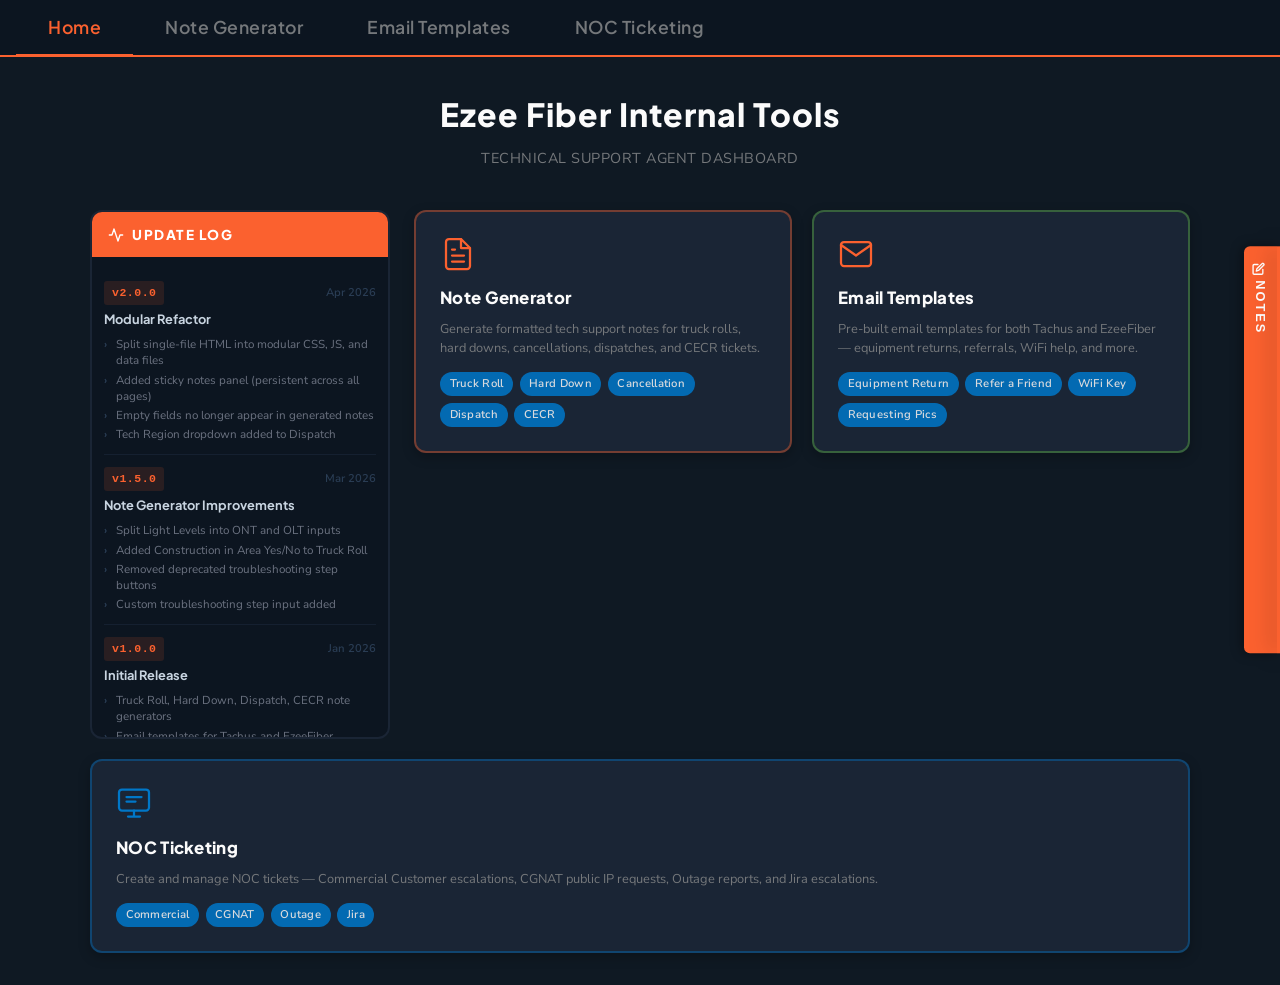
==== commit 95394fdb: "Making cosmetic changes" ====
--- a/index.html
+++ b/index.html
@@ -12,28 +12,12 @@
 </head>
 <body>
 
-    <!-- ── LOGIN OVERLAY ── -->
-    <div id="login-overlay">
-        <div class="login-card" id="login-card">
-            <div class="login-logo">EZEEFIBER</div>
-            <div class="login-subtitle">Internal Tools</div>
-            <form id="login-form" onsubmit="checkLogin(); return false;" autocomplete="on">
-                <label class="login-label" for="login-password">Password</label>
-                <input class="login-input" type="password" id="login-password" name="password" autocomplete="current-password" placeholder="Enter password">
-                <button type="submit" class="login-btn">Sign In</button>
-            </form>
-            <div class="login-error" id="login-error"></div>
-        </div>
-    </div>
-
-    <!-- ── SIGN OUT BUTTON ── -->
-    <button class="signout-btn" id="signout-btn" style="display:none;" onclick="signOut()">Sign Out</button>
-
     <!-- ── TAB NAVIGATION ── -->
     <nav class="tab-nav">
         <button class="tab-btn active" onclick="switchTab('home', this)">Home</button>
         <button class="tab-btn" onclick="switchTab('support', this)">Note Generator</button>
         <button class="tab-btn" onclick="switchTab('email', this)">Email Templates</button>
+        <button class="tab-btn" onclick="switchTab('noc', this)">NOC Ticketing</button>
     </nav>
 
     <!-- ── PAGE: HOME ── -->
@@ -135,7 +119,7 @@
             </div><!-- end .home-body -->
             <!-- NOC quick-access card below home-body -->
             <div style="max-width:1100px;margin:1.25rem auto 0 auto;">
-                <div class="home-card card-noc" onclick="goToTab('support')" style="cursor:pointer;">
+                <div class="home-card card-noc" onclick="goToTab('noc')" style="cursor:pointer;">
                     <span class="home-card-icon">
                         <svg width="36" height="36" viewBox="0 0 24 24" fill="none" stroke="#0077C8" stroke-width="1.5" stroke-linecap="round" stroke-linejoin="round"><rect x="2" y="3" width="20" height="14" rx="2"/><path d="M8 21h8M12 17v4"/><path d="M7 8h10M7 11h6"/></svg>
                     </span>
@@ -166,18 +150,6 @@
             </div>
         </div>
 
-        <!-- ── CONTEXT PANEL ── -->
-        <div class="context-panel" id="note-context-panel">
-            <div class="context-panel-header">
-                <div class="context-panel-title">
-                    <svg width="13" height="13" viewBox="0 0 24 24" fill="none" stroke="#FB612F" stroke-width="2.5" stroke-linecap="round" stroke-linejoin="round"><path d="M14 2H6a2 2 0 0 0-2 2v16a2 2 0 0 0 2 2h12a2 2 0 0 0 2-2V8z"/><polyline points="14 2 14 8 20 8"/><line x1="16" y1="13" x2="8" y2="13"/><line x1="16" y1="17" x2="8" y2="17"/></svg>
-                    Context
-                </div>
-                <div class="context-panel-hint">Shared context visible across all tabs</div>
-            </div>
-            <textarea class="context-panel-textarea" id="note-context" placeholder="Paste customer account details, issue summary, prior call notes, or any relevant information here — visible regardless of which tab is active."></textarea>
-        </div>
-
         <!-- ── NOTE SUB-TAB NAVIGATION ── -->
         <nav class="note-sub-nav">
             <button class="note-sub-btn active" id="note-btn-truckroll" onclick="switchNoteTab('truckroll', this)">Truck Roll Approval</button>
@@ -185,18 +157,21 @@
             <button class="note-sub-btn" id="note-btn-cancellation" onclick="switchNoteTab('cancellation', this)">Cancellation</button>
             <button class="note-sub-btn" id="note-btn-dispatch" onclick="switchNoteTab('dispatch', this)">Dispatch</button>
             <button class="note-sub-btn" id="note-btn-cecr" onclick="switchNoteTab('cecr', this)">CECR</button>
-            <span class="sub-nav-divider" aria-hidden="true"></span>
-            <span class="sub-nav-section-label">NOC</span>
-            <button class="note-sub-btn noc-sub-btn" id="noc-btn-commercial" onclick="switchNocTab('commercial', this)">Commercial Customer</button>
-            <button class="note-sub-btn noc-sub-btn" id="noc-btn-cgnat" onclick="switchNocTab('cgnat', this)">CGNAT Request</button>
-            <button class="note-sub-btn noc-sub-btn" id="noc-btn-outage" onclick="switchNocTab('outage', this)">Outage Informant</button>
-            <button class="note-sub-btn noc-sub-btn" id="noc-btn-jira" onclick="switchNocTab('jira', this)">Jira Escalation</button>
         </nav>
 
         <!-- ══════════════════════════════════════════════
              NOTE SUB-PAGE: Truck Roll Approval (NEW TEMPLATE)
              ══════════════════════════════════════════════ -->
         <div id="note-sub-truckroll" class="note-sub-page active">
+            <div class="context-panel">
+                <div class="context-panel-header">
+                    <div class="context-panel-title">
+                        <svg width="13" height="13" viewBox="0 0 24 24" fill="none" stroke="#FB612F" stroke-width="2.5" stroke-linecap="round" stroke-linejoin="round"><path d="M14 2H6a2 2 0 0 0-2 2v16a2 2 0 0 0 2 2h12a2 2 0 0 0 2-2V8z"/><polyline points="14 2 14 8 20 8"/><line x1="16" y1="13" x2="8" y2="13"/><line x1="16" y1="17" x2="8" y2="17"/></svg>
+                        Context — Truck Roll Approval
+                    </div>
+                </div>
+                <div class="context-panel-body">Placeholder — edit this section in index.html to add educational context for the Truck Roll Approval process.</div>
+            </div>
             <div class="note-with-sidebar">
 
                 <!-- LEFT: Truck Roll Info Panel -->
@@ -421,6 +396,15 @@
 
         <!-- ── NOTE SUB-PAGE: Hard Down ── -->
         <div id="note-sub-harddown" class="note-sub-page">
+            <div class="context-panel">
+                <div class="context-panel-header">
+                    <div class="context-panel-title">
+                        <svg width="13" height="13" viewBox="0 0 24 24" fill="none" stroke="#FB612F" stroke-width="2.5" stroke-linecap="round" stroke-linejoin="round"><path d="M14 2H6a2 2 0 0 0-2 2v16a2 2 0 0 0 2 2h12a2 2 0 0 0 2-2V8z"/><polyline points="14 2 14 8 20 8"/><line x1="16" y1="13" x2="8" y2="13"/><line x1="16" y1="17" x2="8" y2="17"/></svg>
+                        Context — Hard Down
+                    </div>
+                </div>
+                <div class="context-panel-body">Placeholder — edit this section in index.html to add educational context for Hard Down escalations.</div>
+            </div>
             <div class="note-with-sidebar">
 
                 <!-- LEFT: Hard Down Info Panel -->
@@ -571,6 +555,15 @@
 
         <!-- ── NOTE SUB-PAGE: Cancellation ── -->
         <div id="note-sub-cancellation" class="note-sub-page">
+            <div class="context-panel">
+                <div class="context-panel-header">
+                    <div class="context-panel-title">
+                        <svg width="13" height="13" viewBox="0 0 24 24" fill="none" stroke="#FB612F" stroke-width="2.5" stroke-linecap="round" stroke-linejoin="round"><path d="M14 2H6a2 2 0 0 0-2 2v16a2 2 0 0 0 2 2h12a2 2 0 0 0 2-2V8z"/><polyline points="14 2 14 8 20 8"/><line x1="16" y1="13" x2="8" y2="13"/><line x1="16" y1="17" x2="8" y2="17"/></svg>
+                        Context — Cancellation
+                    </div>
+                </div>
+                <div class="context-panel-body">Placeholder — edit this section in index.html to add educational context for the Cancellation process.</div>
+            </div>
             <div class="coming-soon-placeholder">
                 <div class="placeholder-mark">Cancellation</div>
                 <div class="placeholder-sub">Coming Soon</div>
@@ -579,6 +572,15 @@
 
         <!-- ── NOTE SUB-PAGE: Dispatch ── -->
         <div id="note-sub-dispatch" class="note-sub-page">
+            <div class="context-panel">
+                <div class="context-panel-header">
+                    <div class="context-panel-title">
+                        <svg width="13" height="13" viewBox="0 0 24 24" fill="none" stroke="#FB612F" stroke-width="2.5" stroke-linecap="round" stroke-linejoin="round"><path d="M14 2H6a2 2 0 0 0-2 2v16a2 2 0 0 0 2 2h12a2 2 0 0 0 2-2V8z"/><polyline points="14 2 14 8 20 8"/><line x1="16" y1="13" x2="8" y2="13"/><line x1="16" y1="17" x2="8" y2="17"/></svg>
+                        Context — Dispatch
+                    </div>
+                </div>
+                <div class="context-panel-body">Placeholder — edit this section in index.html to add educational context for the Dispatch process.</div>
+            </div>
             <div class="note-with-sidebar">
 
                 <!-- LEFT: Dispatch Info Panel -->
@@ -697,6 +699,15 @@
 
         <!-- ── NOTE SUB-PAGE: CECR ── -->
         <div id="note-sub-cecr" class="note-sub-page">
+            <div class="context-panel">
+                <div class="context-panel-header">
+                    <div class="context-panel-title">
+                        <svg width="13" height="13" viewBox="0 0 24 24" fill="none" stroke="#FB612F" stroke-width="2.5" stroke-linecap="round" stroke-linejoin="round"><path d="M14 2H6a2 2 0 0 0-2 2v16a2 2 0 0 0 2 2h12a2 2 0 0 0 2-2V8z"/><polyline points="14 2 14 8 20 8"/><line x1="16" y1="13" x2="8" y2="13"/><line x1="16" y1="17" x2="8" y2="17"/></svg>
+                        Context — CECR
+                    </div>
+                </div>
+                <div class="context-panel-body">Placeholder — edit this section in index.html to add educational context for the CECR process.</div>
+            </div>
             <div class="note-with-sidebar">
 
                 <!-- LEFT: CECR Info Panel -->
@@ -787,339 +798,6 @@
 
             </div>
         </div>
-
-        <!-- ══ NOC SUB-PAGE: Commercial Customer ══ -->
-        <div id="noc-sub-commercial" class="note-sub-page noc-sub-page">
-            <div class="note-with-sidebar">
-
-                <!-- LEFT: NOC Info Panel -->
-                <div class="note-info-panel noc-panel">
-                    <div class="info-panel-header">
-                        <span class="info-panel-icon">
-                            <svg width="16" height="16" viewBox="0 0 24 24" fill="none" stroke="white" stroke-width="2" stroke-linecap="round" stroke-linejoin="round"><rect x="2" y="7" width="20" height="14" rx="2"/><path d="M16 21V5a2 2 0 0 0-2-2h-4a2 2 0 0 0-2 2v16"/></svg>
-                        </span>
-                        <span class="info-panel-title">NOC Reference</span>
-                    </div>
-                    <div class="info-panel-section">
-                        <div class="info-panel-section-title">NOC Probing Questions</div>
-                        <ul class="info-panel-list">
-                            <li>When did this issue happen?</li>
-                            <li>Did anything in the network change? → Adding Devices, Switches, or Access Point Routers</li>
-                            <li>What troubleshooting has already been done? → Document, document, document.</li>
-                        </ul>
-                    </div>
-                    <div class="info-panel-section">
-                        <div class="info-panel-section-title">NOC Escalation Guidelines</div>
-                        <ul class="info-panel-list">
-                            <li>For HARD DOWN commercial inquiries, TSRs will continue to create a Jira ticket when the inquiry is received by the contact center and forwarded to NOC.</li>
-                            <li>Provide the customer with the Jira ticket number and clearly set the expectation that a NOC technician will contact them within the one-hour SLA.</li>
-                            <li>TSRs may also provide the NOC contact number if needed: <strong>281-407-0050</strong></li>
-                        </ul>
-                    </div>
-                </div>
-
-                <!-- RIGHT: Commercial Form -->
-                <div class="container">
-                    <form id="commercialForm">
-                        <div class="form-grid">
-                            <div class="form-group full-width">
-                                <div class="section-label">Commercial Customer Details</div>
-                            </div>
-                            <div class="form-group">
-                                <label for="nc-businessName">Business Name</label>
-                                <input type="text" id="nc-businessName" placeholder="Enter business name">
-                            </div>
-                            <div class="form-group">
-                                <label for="nc-callBack">Call Back Number</label>
-                                <input type="text" id="nc-callBack" placeholder="Enter call back number">
-                            </div>
-                            <div class="form-group">
-                                <label for="nc-poc">Point of Contact (Caller's Name)</label>
-                                <input type="text" id="nc-poc" placeholder="Enter caller's name">
-                            </div>
-                            <div class="form-group">
-                                <label for="nc-timeIssue">Time Issue Started</label>
-                                <input type="text" id="nc-timeIssue" placeholder="e.g. 2:30 PM today">
-                            </div>
-                            <div class="form-group full-width">
-                                <label for="nc-customerReporting">Customer Reporting</label>
-                                <textarea id="nc-customerReporting" placeholder="Describe what the customer is reporting..." style="min-height:100px;"></textarea>
-                            </div>
-                        </div>
-                    </form>
-                    <div class="action-buttons">
-                        <button class="btn btn-primary" onclick="generateCommercial()">Generate Note</button>
-                        <button class="btn btn-secondary" onclick="resetCommercial()">Reset Form</button>
-                    </div>
-                    <div id="ncOutputSection" class="output-section">
-                        <div class="output-header">
-                            <h3>Generated Note</h3>
-                            <button class="btn btn-success" onclick="copyCommercial()">
-                                <span id="ncCopyIcon">📋</span>
-                                <span id="ncCopyText">Copy to Dashboard</span>
-                            </button>
-                        </div>
-                        <div class="output-box">
-                            <textarea id="ncGeneratedNote" spellcheck="false"></textarea>
-                        </div>
-                    </div>
-                </div>
-
-            </div>
-        </div>
-
-        <!-- ══ NOC SUB-PAGE: CGNAT Request ══ -->
-        <div id="noc-sub-cgnat" class="note-sub-page noc-sub-page">
-            <div class="note-with-sidebar">
-
-                <!-- LEFT: CGNAT Info Panel -->
-                <div class="note-info-panel cgnat-panel">
-                    <div class="info-panel-header">
-                        <span class="info-panel-icon">
-                            <svg width="16" height="16" viewBox="0 0 24 24" fill="none" stroke="white" stroke-width="2" stroke-linecap="round" stroke-linejoin="round"><circle cx="12" cy="12" r="10"/><line x1="2" y1="12" x2="22" y2="12"/><path d="M12 2a15.3 15.3 0 0 1 4 10 15.3 15.3 0 0 1-4 10 15.3 15.3 0 0 1-4-10 15.3 15.3 0 0 1 4-10z"/></svg>
-                        </span>
-                        <span class="info-panel-title">CGNAT Reference</span>
-                    </div>
-                    <div class="info-panel-section">
-                        <div class="info-panel-section-title">Identification: Private IP</div>
-                        <ul class="info-panel-list">
-                            <li>To confirm CGNAT, review the customer's router IP. If it falls in a private range, the customer is not on a public IP.</li>
-                            <li><strong>100.64.0.0 – 100.127.255.255</strong></li>
-                            <li><strong>10.0.0.0 – 10.255.255.255</strong></li>
-                            <li>Example: Router IP 100.115.26.47 → Indicates private IP under CGNAT</li>
-                        </ul>
-                    </div>
-                    <div class="info-panel-section">
-                        <div class="info-panel-section-title">Common CGNAT Symptoms</div>
-                        <ul class="info-panel-list">
-                            <li>Inability to host/join online multiplayer games</li>
-                            <li>Non-functional port forwarding despite correct setup</li>
-                            <li>Cannot access home devices remotely (IP cameras, smart home)</li>
-                            <li>VPN services not connecting or inconsistent</li>
-                            <li>Router IP is in a private range (100.x.x.x or 10.x.x.x)</li>
-                        </ul>
-                    </div>
-                    <div class="info-panel-section">
-                        <div class="info-panel-section-title">Escalation</div>
-                        <ul class="info-panel-list">
-                            <li>If one or more symptoms are reported and a private IP is confirmed, escalate as outlined.</li>
-                        </ul>
-                    </div>
-                </div>
-
-                <!-- RIGHT: CGNAT Form -->
-                <div class="container">
-                    <form id="cgnatForm">
-                        <div class="form-grid">
-                            <div class="form-group full-width">
-                                <div class="section-label">CGNAT Escalation – Public IP Request</div>
-                            </div>
-                            <div class="form-group">
-                                <label for="cg-customerName">Customer Name</label>
-                                <input type="text" id="cg-customerName" placeholder="Enter customer name">
-                            </div>
-                            <div class="form-group">
-                                <label for="cg-ontId">ONT ID</label>
-                                <input type="text" id="cg-ontId" placeholder="Enter ONT ID">
-                            </div>
-                            <div class="form-group">
-                                <label for="cg-macAddress">MAC Address</label>
-                                <input type="text" id="cg-macAddress" placeholder="e.g. 00:1A:2B:3C:4D:5E">
-                            </div>
-                            <div class="form-group">
-                                <label for="cg-currentIp">Current Learned IP</label>
-                                <input type="text" id="cg-currentIp" placeholder="e.g. 100.115.26.47">
-                            </div>
-                            <div class="form-group">
-                                <label for="cg-serviceArea">Service Area</label>
-                                <select id="cg-serviceArea" class="tech-region-select">
-                                    <option value="">— Select Service Area —</option>
-                                </select>
-                            </div>
-                            <div class="form-group">
-                                <label for="cg-servicePackage">Service Package</label>
-                                <select id="cg-servicePackage" class="tech-region-select">
-                                    <option value="">— Select Package —</option>
-                                    <option value="1 Gig">1 Gig</option>
-                                    <option value="2 Gig">2 Gig</option>
-                                    <option value="5 Gig">5 Gig</option>
-                                    <option value="10 Gig">10 Gig</option>
-                                    <option value="Commercial 1 Gig">Commercial 1 Gig</option>
-                                    <option value="Commercial 2 Gig">Commercial 2 Gig</option>
-                                    <option value="Commercial 5 Gig">Commercial 5 Gig</option>
-                                </select>
-                            </div>
-                            <div class="form-group full-width">
-                                <label for="cg-installAddress">Installation Address</label>
-                                <input type="text" id="cg-installAddress" placeholder="Enter installation address">
-                            </div>
-                            <div class="form-group full-width">
-                                <label for="cg-issueDesc">Issue Description</label>
-                                <textarea id="cg-issueDesc" placeholder="Describe the issue..." style="min-height:80px;"></textarea>
-                            </div>
-                            <div class="form-group">
-                                <label>Service/Device Affected?</label>
-                                <div class="yes-no-buttons">
-                                    <button type="button" onclick="setCgnatYesNo('cgnat_serviceDevice', true, event)">Yes</button>
-                                    <button type="button" onclick="setCgnatYesNo('cgnat_serviceDevice', false, event)">No</button>
-                                </div>
-                            </div>
-                            <div class="form-group">
-                                <label>IPv6 Compatibility?</label>
-                                <div class="yes-no-buttons">
-                                    <button type="button" onclick="setCgnatYesNo('cgnat_ipv6', true, event)">Yes</button>
-                                    <button type="button" onclick="setCgnatYesNo('cgnat_ipv6', false, event)">No</button>
-                                </div>
-                            </div>
-                            <div class="form-group">
-                                <label>VPN Tried?</label>
-                                <div class="yes-no-buttons">
-                                    <button type="button" onclick="setCgnatYesNo('cgnat_vpn', true, event)">Yes</button>
-                                    <button type="button" onclick="setCgnatYesNo('cgnat_vpn', false, event)">No</button>
-                                </div>
-                            </div>
-                            <div class="form-group full-width">
-                                <label>Router Type</label>
-                                <div class="equip-btn-group" id="cgnat-router-btns">
-                                    <button type="button" class="equip-btn" onclick="setCgnatRouter('EERO PRO6E', this)">EERO PRO6E</button>
-                                    <button type="button" class="equip-btn" onclick="setCgnatRouter('EERO MAX7', this)">EERO MAX7</button>
-                                    <button type="button" class="equip-btn" onclick="setCgnatRouter('EERO PRO7', this)">EERO PRO7</button>
-                                    <button type="button" class="equip-btn" onclick="setCgnatRouter('Third Party', this)">Third Party</button>
-                                </div>
-                            </div>
-                            <div class="form-group">
-                                <label for="cg-preferredTime">Preferred Time for Change</label>
-                                <input type="text" id="cg-preferredTime" placeholder="e.g. After 6 PM weekdays">
-                            </div>
-                            <div class="form-group">
-                                <label>Post-Change Confirmation (IPv6/Resolved)?</label>
-                                <div class="yes-no-buttons">
-                                    <button type="button" onclick="setCgnatYesNo('cgnat_postChange', true, event)">Yes</button>
-                                    <button type="button" onclick="setCgnatYesNo('cgnat_postChange', false, event)">No</button>
-                                </div>
-                            </div>
-                        </div>
-                    </form>
-                    <div class="action-buttons">
-                        <button class="btn btn-primary" onclick="generateCgnat()">Generate Note</button>
-                        <button class="btn btn-secondary" onclick="resetCgnat()">Reset Form</button>
-                    </div>
-                    <div id="cgOutputSection" class="output-section">
-                        <div class="output-header">
-                            <h3>Generated Note</h3>
-                            <button class="btn btn-success" onclick="copyCgnat()">
-                                <span id="cgCopyIcon">📋</span>
-                                <span id="cgCopyText">Copy to Dashboard</span>
-                            </button>
-                        </div>
-                        <div class="output-box">
-                            <textarea id="cgGeneratedNote" spellcheck="false"></textarea>
-                        </div>
-                    </div>
-                </div>
-
-            </div>
-        </div>
-
-        <!-- ══ NOC SUB-PAGE: Outage Informant ══ -->
-        <div id="noc-sub-outage" class="note-sub-page noc-sub-page">
-            <div class="note-with-sidebar">
-
-                <!-- LEFT: Outage Info Panel -->
-                <div class="note-info-panel outage-panel">
-                    <div class="info-panel-header">
-                        <span class="info-panel-icon">
-                            <svg width="16" height="16" viewBox="0 0 24 24" fill="none" stroke="white" stroke-width="2" stroke-linecap="round" stroke-linejoin="round"><path d="M10.29 3.86L1.82 18a2 2 0 0 0 1.71 3h16.94a2 2 0 0 0 1.71-3L13.71 3.86a2 2 0 0 0-3.42 0z"/><line x1="12" y1="9" x2="12" y2="13"/><line x1="12" y1="17" x2="12.01" y2="17"/></svg>
-                        </span>
-                        <span class="info-panel-title">Outage Reference</span>
-                    </div>
-                    <div class="info-panel-section">
-                        <div class="info-panel-section-title">NOC Probing Questions</div>
-                        <ul class="info-panel-list">
-                            <li>When did this issue happen?</li>
-                            <li>Did anything in the network change? → Adding Devices, Switches, or Access Point Routers</li>
-                            <li>What troubleshooting has already been done? → Document, document, document.</li>
-                        </ul>
-                    </div>
-                    <div class="info-panel-section">
-                        <div class="info-panel-section-title">Escalation Guidelines</div>
-                        <ul class="info-panel-list">
-                            <li>For HARD DOWN commercial inquiries, TSRs will continue to create a Jira ticket when received and forward to NOC.</li>
-                            <li>Provide the customer with the Jira ticket number and set expectation: NOC technician will contact within the one-hour SLA.</li>
-                            <li>NOC contact number: <strong>281-407-0050</strong></li>
-                        </ul>
-                    </div>
-                </div>
-
-                <!-- RIGHT: Outage Form -->
-                <div class="container">
-                    <form id="outageForm">
-                        <div class="form-grid">
-                            <div class="form-group full-width">
-                                <div class="section-label">Outage Details</div>
-                            </div>
-
-                            <!-- Image Upload -->
-                            <div class="form-group full-width">
-                                <label>Relevant Outage Images</label>
-                                <div class="outage-upload-area">
-                                    <label for="outage-image-input" class="outage-upload-btn">
-                                        <svg width="16" height="16" viewBox="0 0 24 24" fill="none" stroke="currentColor" stroke-width="2" stroke-linecap="round" stroke-linejoin="round"><path d="M21 15v4a2 2 0 0 1-2 2H5a2 2 0 0 1-2-2v-4"/><polyline points="17 8 12 3 7 8"/><line x1="12" y1="3" x2="12" y2="15"/></svg>
-                                        Upload Images
-                                    </label>
-                                    <input type="file" id="outage-image-input" accept="image/*" multiple style="display:none;" onchange="handleOutageImageUpload(event)">
-                                    <span class="outage-upload-hint">PNG, JPG, GIF accepted • Multiple files OK</span>
-                                </div>
-                                <div id="outage-image-previews" class="outage-image-previews"></div>
-                            </div>
-
-                            <div class="form-group full-width">
-                                <label for="oi-address">Customer Address</label>
-                                <input type="text" id="oi-address" placeholder="Enter customer address">
-                            </div>
-                            <div class="form-group">
-                                <label for="oi-cabinet">Cabinet/PON</label>
-                                <input type="text" id="oi-cabinet" placeholder="Enter cabinet or PON">
-                            </div>
-                            <div class="form-group">
-                                <label for="oi-affected">Estimated Affected Customers</label>
-                                <input type="text" id="oi-affected" placeholder="e.g. 15">
-                            </div>
-                            <div class="form-group full-width">
-                                <label for="oi-customerReporting">Customer Reporting</label>
-                                <textarea id="oi-customerReporting" placeholder="Describe what the customer is reporting..." style="min-height:100px;"></textarea>
-                            </div>
-                        </div>
-                    </form>
-                    <div class="action-buttons">
-                        <button class="btn btn-primary" onclick="generateOutage()">Generate Note</button>
-                        <button class="btn btn-secondary" onclick="resetOutage()">Reset Form</button>
-                    </div>
-                    <div id="oiOutputSection" class="output-section">
-                        <div class="output-header">
-                            <h3>Generated Note</h3>
-                            <button class="btn btn-success" onclick="copyOutage()">
-                                <span id="oiCopyIcon">📋</span>
-                                <span id="oiCopyText">Copy to Dashboard</span>
-                            </button>
-                        </div>
-                        <div class="output-box outage-output-box">
-                            <div id="oiGeneratedNote" class="outage-rich-output" contenteditable="true" spellcheck="false"></div>
-                        </div>
-                    </div>
-                </div>
-
-            </div>
-        </div>
-
-        <!-- ══ NOC SUB-PAGE: Jira Escalation ══ -->
-        <div id="noc-sub-jira" class="note-sub-page noc-sub-page">
-            <div class="coming-soon-placeholder">
-                <div class="placeholder-mark" style="color:#0077C8;">Jira Escalation</div>
-                <div class="placeholder-sub">Coming Soon</div>
-            </div>
-        </div>
-
     </div>
 
     <!-- ── PAGE: EMAIL TEMPLATES ── -->
@@ -1517,10 +1195,31 @@
     </div>
 
 
-    <!-- ══ NOC sub-pages moved into page-support (stub kept hidden for reference) ══ -->
-    <div id="x-noc-stub" style="display:none!important;">
-
-        <!-- ══ NOC SUB-PAGE stubs (live content is in page-support above) ══ -->
+    <!-- ══════════════════════════════════════════════
+         PAGE: NOC TICKETING
+         ══════════════════════════════════════════════ -->
+    <div id="page-noc" class="page">
+        <div class="header-wrapper">
+            <div class="header-container">
+                <div class="logo-container">
+                    <img src="./assets/img/EzeeFiberLogo.png" alt="Ezee Fiber Logo">
+                </div>
+                <div class="header-text">
+                    <div class="header-title">NOC Ticketing</div>
+                    <div class="header-subtitle">Network Operations Center</div>
+                </div>
+            </div>
+        </div>
+
+        <!-- NOC SUB-TAB NAVIGATION -->
+        <nav class="note-sub-nav noc-sub-nav">
+            <button class="note-sub-btn noc-sub-btn active" id="noc-btn-commercial" onclick="switchNocTab('commercial', this)">Commercial Customer</button>
+            <button class="note-sub-btn noc-sub-btn" id="noc-btn-cgnat" onclick="switchNocTab('cgnat', this)">CGNAT Request</button>
+            <button class="note-sub-btn noc-sub-btn" id="noc-btn-outage" onclick="switchNocTab('outage', this)">Outage Informant</button>
+            <button class="note-sub-btn noc-sub-btn" id="noc-btn-jira" onclick="switchNocTab('jira', this)">Jira Escalation</button>
+        </nav>
+
+        <!-- ══ NOC SUB-PAGE: Commercial Customer ══ -->
         <div id="noc-sub-commercial" class="note-sub-page noc-sub-page active">
             <div class="note-with-sidebar">
 
--- a/assets/css/styles.css
+++ b/assets/css/styles.css
@@ -634,35 +634,17 @@
     color: #FB612F;
 }
 
-.context-panel-hint {
-    font-size: 0.72rem;
-    color: #4a5a6a;
-    font-weight: 500;
-}
-
-.context-panel-textarea {
-    width: 100%;
-    min-height: 80px;
+.context-panel-body {
     background: #111d2b;
     border: 1px solid #1e3148;
     border-radius: 6px;
-    color: #FBFBFB;
+    color: #8da0b3;
     font-family: 'Nunito Sans', sans-serif;
     font-size: 0.875rem;
-    padding: 0.6rem 0.875rem;
-    resize: vertical;
-    box-sizing: border-box;
-    line-height: 1.6;
-    transition: border-color 0.2s;
-}
-
-.context-panel-textarea:focus {
-    outline: none;
-    border-color: rgba(251,97,47,0.5);
-}
-
-.context-panel-textarea::placeholder {
-    color: #2d3f52;
+    padding: 0.75rem 1rem;
+    line-height: 1.7;
+    min-height: 56px;
+    white-space: pre-wrap;
 }
 
 /* ── SUB-NAV DIVIDER ── */
@@ -675,17 +657,29 @@
     flex-shrink: 0;
 }
 
-.sub-nav-section-label {
-    display: flex;
-    align-items: center;
-    font-size: 0.62rem;
+/* ── NOC TAB GROUP (label above buttons) ── */
+.sub-nav-noc-group {
+    display: flex;
+    flex-direction: column;
+    justify-content: flex-end;
+    padding-bottom: 0;
+}
+
+.sub-nav-noc-label {
+    font-size: 0.6rem;
     font-weight: 800;
     text-transform: uppercase;
     letter-spacing: 1.5px;
     color: #0077C8;
-    padding: 0 0.2rem;
+    padding: 0.3rem 0.3rem 0.1rem;
+    opacity: 0.9;
     white-space: nowrap;
-    opacity: 0.85;
+}
+
+.sub-nav-noc-tabs {
+    display: flex;
+    flex-direction: row;
+    flex-wrap: wrap;
 }
 
 /* ── SECTION DIVIDER ── */
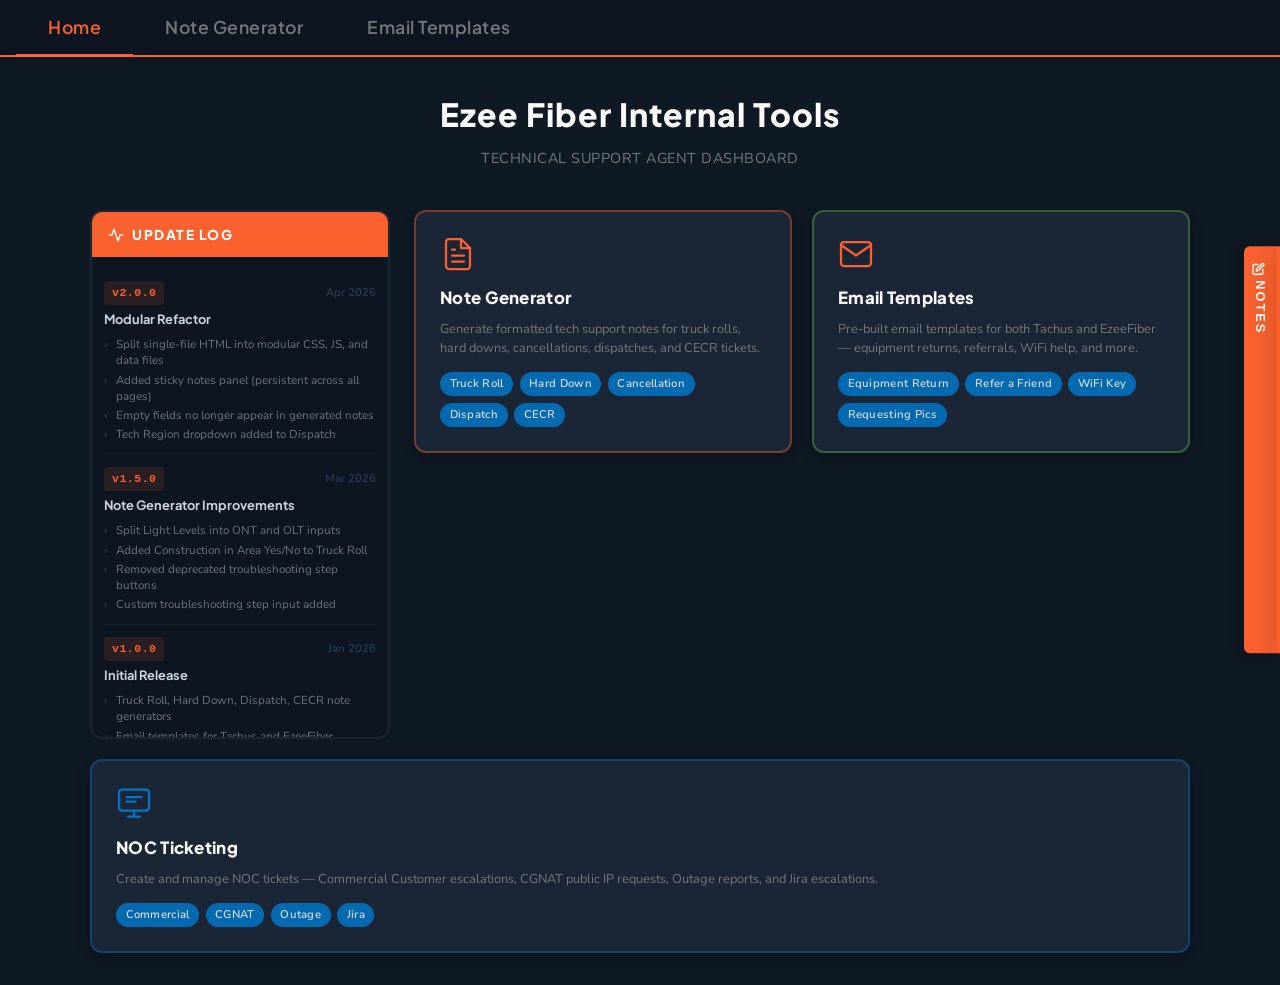
==== commit 4a30eb9e: "Making cosmetic changes" ====
--- a/index.html
+++ b/index.html
@@ -17,7 +17,6 @@
         <button class="tab-btn active" onclick="switchTab('home', this)">Home</button>
         <button class="tab-btn" onclick="switchTab('support', this)">Note Generator</button>
         <button class="tab-btn" onclick="switchTab('email', this)">Email Templates</button>
-        <button class="tab-btn" onclick="switchTab('noc', this)">NOC Ticketing</button>
     </nav>
 
     <!-- ── PAGE: HOME ── -->
@@ -119,7 +118,7 @@
             </div><!-- end .home-body -->
             <!-- NOC quick-access card below home-body -->
             <div style="max-width:1100px;margin:1.25rem auto 0 auto;">
-                <div class="home-card card-noc" onclick="goToTab('noc')" style="cursor:pointer;">
+                <div class="home-card card-noc" onclick="goToTab('support')" style="cursor:pointer;">
                     <span class="home-card-icon">
                         <svg width="36" height="36" viewBox="0 0 24 24" fill="none" stroke="#0077C8" stroke-width="1.5" stroke-linecap="round" stroke-linejoin="round"><rect x="2" y="3" width="20" height="14" rx="2"/><path d="M8 21h8M12 17v4"/><path d="M7 8h10M7 11h6"/></svg>
                     </span>
@@ -157,6 +156,16 @@
             <button class="note-sub-btn" id="note-btn-cancellation" onclick="switchNoteTab('cancellation', this)">Cancellation</button>
             <button class="note-sub-btn" id="note-btn-dispatch" onclick="switchNoteTab('dispatch', this)">Dispatch</button>
             <button class="note-sub-btn" id="note-btn-cecr" onclick="switchNoteTab('cecr', this)">CECR</button>
+            <span class="sub-nav-divider" aria-hidden="true"></span>
+            <div class="sub-nav-noc-group">
+                <span class="sub-nav-noc-label">NOC Ticketing</span>
+                <div class="sub-nav-noc-tabs">
+                    <button class="note-sub-btn noc-sub-btn" id="noc-btn-commercial" onclick="switchNocTab('commercial', this)">Commercial Customer</button>
+                    <button class="note-sub-btn noc-sub-btn" id="noc-btn-cgnat" onclick="switchNocTab('cgnat', this)">CGNAT Request</button>
+                    <button class="note-sub-btn noc-sub-btn" id="noc-btn-outage" onclick="switchNocTab('outage', this)">Outage Informant</button>
+                    <button class="note-sub-btn noc-sub-btn" id="noc-btn-jira" onclick="switchNocTab('jira', this)">Jira Escalation</button>
+                </div>
+            </div>
         </nav>
 
         <!-- ══════════════════════════════════════════════
@@ -798,6 +807,375 @@
 
             </div>
         </div>
+
+        <!-- ══ NOC SUB-PAGE: Commercial Customer ══ -->
+        <div id="noc-sub-commercial" class="note-sub-page noc-sub-page">
+            <div class="context-panel">
+                <div class="context-panel-header">
+                    <div class="context-panel-title">
+                        <svg width="13" height="13" viewBox="0 0 24 24" fill="none" stroke="#0077C8" stroke-width="2.5" stroke-linecap="round" stroke-linejoin="round"><path d="M14 2H6a2 2 0 0 0-2 2v16a2 2 0 0 0 2 2h12a2 2 0 0 0 2-2V8z"/><polyline points="14 2 14 8 20 8"/><line x1="16" y1="13" x2="8" y2="13"/><line x1="16" y1="17" x2="8" y2="17"/></svg>
+                        Context — Commercial Customer
+                    </div>
+                </div>
+                <div class="context-panel-body">Placeholder — edit this section in index.html to add educational context for Commercial Customer escalations.</div>
+            </div>
+            <div class="note-with-sidebar">
+
+                <!-- LEFT: NOC Info Panel -->
+                <div class="note-info-panel noc-panel">
+                    <div class="info-panel-header">
+                        <span class="info-panel-icon">
+                            <svg width="16" height="16" viewBox="0 0 24 24" fill="none" stroke="white" stroke-width="2" stroke-linecap="round" stroke-linejoin="round"><rect x="2" y="7" width="20" height="14" rx="2"/><path d="M16 21V5a2 2 0 0 0-2-2h-4a2 2 0 0 0-2 2v16"/></svg>
+                        </span>
+                        <span class="info-panel-title">NOC Reference</span>
+                    </div>
+                    <div class="info-panel-section">
+                        <div class="info-panel-section-title">NOC Probing Questions</div>
+                        <ul class="info-panel-list">
+                            <li>When did this issue happen?</li>
+                            <li>Did anything in the network change? → Adding Devices, Switches, or Access Point Routers</li>
+                            <li>What troubleshooting has already been done? → Document, document, document.</li>
+                        </ul>
+                    </div>
+                    <div class="info-panel-section">
+                        <div class="info-panel-section-title">NOC Escalation Guidelines</div>
+                        <ul class="info-panel-list">
+                            <li>For HARD DOWN commercial inquiries, TSRs will continue to create a Jira ticket when the inquiry is received by the contact center and forwarded to NOC.</li>
+                            <li>Provide the customer with the Jira ticket number and clearly set the expectation that a NOC technician will contact them within the one-hour SLA.</li>
+                            <li>TSRs may also provide the NOC contact number if needed: <strong>281-407-0050</strong></li>
+                        </ul>
+                    </div>
+                </div>
+
+                <!-- RIGHT: Commercial Form -->
+                <div class="container">
+                    <form id="commercialForm">
+                        <div class="form-grid">
+                            <div class="form-group full-width">
+                                <div class="section-label">Commercial Customer Details</div>
+                            </div>
+                            <div class="form-group">
+                                <label for="nc-businessName">Business Name</label>
+                                <input type="text" id="nc-businessName" placeholder="Enter business name">
+                            </div>
+                            <div class="form-group">
+                                <label for="nc-callBack">Call Back Number</label>
+                                <input type="text" id="nc-callBack" placeholder="Enter call back number">
+                            </div>
+                            <div class="form-group">
+                                <label for="nc-poc">Point of Contact (Caller's Name)</label>
+                                <input type="text" id="nc-poc" placeholder="Enter caller's name">
+                            </div>
+                            <div class="form-group">
+                                <label for="nc-timeIssue">Time Issue Started</label>
+                                <input type="text" id="nc-timeIssue" placeholder="e.g. 2:30 PM today">
+                            </div>
+                            <div class="form-group full-width">
+                                <label for="nc-customerReporting">Customer Reporting</label>
+                                <textarea id="nc-customerReporting" placeholder="Describe what the customer is reporting..." style="min-height:100px;"></textarea>
+                            </div>
+                        </div>
+                    </form>
+                    <div class="action-buttons">
+                        <button class="btn btn-primary" onclick="generateCommercial()">Generate Note</button>
+                        <button class="btn btn-secondary" onclick="resetCommercial()">Reset Form</button>
+                    </div>
+                    <div id="ncOutputSection" class="output-section">
+                        <div class="output-header">
+                            <h3>Generated Note</h3>
+                            <button class="btn btn-success" onclick="copyCommercial()">
+                                <span id="ncCopyIcon">📋</span>
+                                <span id="ncCopyText">Copy to Dashboard</span>
+                            </button>
+                        </div>
+                        <div class="output-box">
+                            <textarea id="ncGeneratedNote" spellcheck="false"></textarea>
+                        </div>
+                    </div>
+                </div>
+
+            </div>
+        </div>
+
+        <!-- ══ NOC SUB-PAGE: CGNAT Request ══ -->
+        <div id="noc-sub-cgnat" class="note-sub-page noc-sub-page">
+            <div class="context-panel">
+                <div class="context-panel-header">
+                    <div class="context-panel-title">
+                        <svg width="13" height="13" viewBox="0 0 24 24" fill="none" stroke="#0077C8" stroke-width="2.5" stroke-linecap="round" stroke-linejoin="round"><path d="M14 2H6a2 2 0 0 0-2 2v16a2 2 0 0 0 2 2h12a2 2 0 0 0 2-2V8z"/><polyline points="14 2 14 8 20 8"/><line x1="16" y1="13" x2="8" y2="13"/><line x1="16" y1="17" x2="8" y2="17"/></svg>
+                        Context — CGNAT Request
+                    </div>
+                </div>
+                <div class="context-panel-body">Placeholder — edit this section in index.html to add educational context for CGNAT / Public IP requests.</div>
+            </div>
+            <div class="note-with-sidebar">
+
+                <!-- LEFT: CGNAT Info Panel -->
+                <div class="note-info-panel cgnat-panel">
+                    <div class="info-panel-header">
+                        <span class="info-panel-icon">
+                            <svg width="16" height="16" viewBox="0 0 24 24" fill="none" stroke="white" stroke-width="2" stroke-linecap="round" stroke-linejoin="round"><circle cx="12" cy="12" r="10"/><line x1="2" y1="12" x2="22" y2="12"/><path d="M12 2a15.3 15.3 0 0 1 4 10 15.3 15.3 0 0 1-4 10 15.3 15.3 0 0 1-4-10 15.3 15.3 0 0 1 4-10z"/></svg>
+                        </span>
+                        <span class="info-panel-title">CGNAT Reference</span>
+                    </div>
+                    <div class="info-panel-section">
+                        <div class="info-panel-section-title">Identification: Private IP</div>
+                        <ul class="info-panel-list">
+                            <li>To confirm CGNAT, review the customer's router IP. If it falls in a private range, the customer is not on a public IP.</li>
+                            <li><strong>100.64.0.0 – 100.127.255.255</strong></li>
+                            <li><strong>10.0.0.0 – 10.255.255.255</strong></li>
+                            <li>Example: Router IP 100.115.26.47 → Indicates private IP under CGNAT</li>
+                        </ul>
+                    </div>
+                    <div class="info-panel-section">
+                        <div class="info-panel-section-title">Common CGNAT Symptoms</div>
+                        <ul class="info-panel-list">
+                            <li>Inability to host/join online multiplayer games</li>
+                            <li>Non-functional port forwarding despite correct setup</li>
+                            <li>Cannot access home devices remotely (IP cameras, smart home)</li>
+                            <li>VPN services not connecting or inconsistent</li>
+                            <li>Router IP is in a private range (100.x.x.x or 10.x.x.x)</li>
+                        </ul>
+                    </div>
+                    <div class="info-panel-section">
+                        <div class="info-panel-section-title">Escalation</div>
+                        <ul class="info-panel-list">
+                            <li>If one or more symptoms are reported and a private IP is confirmed, escalate as outlined.</li>
+                        </ul>
+                    </div>
+                </div>
+
+                <!-- RIGHT: CGNAT Form -->
+                <div class="container">
+                    <form id="cgnatForm">
+                        <div class="form-grid">
+                            <div class="form-group full-width">
+                                <div class="section-label">CGNAT Escalation – Public IP Request</div>
+                            </div>
+                            <div class="form-group">
+                                <label for="cg-customerName">Customer Name</label>
+                                <input type="text" id="cg-customerName" placeholder="Enter customer name">
+                            </div>
+                            <div class="form-group">
+                                <label for="cg-ontId">ONT ID</label>
+                                <input type="text" id="cg-ontId" placeholder="Enter ONT ID">
+                            </div>
+                            <div class="form-group">
+                                <label for="cg-macAddress">MAC Address</label>
+                                <input type="text" id="cg-macAddress" placeholder="e.g. 00:1A:2B:3C:4D:5E">
+                            </div>
+                            <div class="form-group">
+                                <label for="cg-currentIp">Current Learned IP</label>
+                                <input type="text" id="cg-currentIp" placeholder="e.g. 100.115.26.47">
+                            </div>
+                            <div class="form-group">
+                                <label for="cg-serviceArea">Service Area</label>
+                                <select id="cg-serviceArea" class="tech-region-select">
+                                    <option value="">— Select Service Area —</option>
+                                </select>
+                            </div>
+                            <div class="form-group">
+                                <label for="cg-servicePackage">Service Package</label>
+                                <select id="cg-servicePackage" class="tech-region-select">
+                                    <option value="">— Select Package —</option>
+                                    <option value="1 Gig">1 Gig</option>
+                                    <option value="2 Gig">2 Gig</option>
+                                    <option value="5 Gig">5 Gig</option>
+                                    <option value="10 Gig">10 Gig</option>
+                                    <option value="Commercial 1 Gig">Commercial 1 Gig</option>
+                                    <option value="Commercial 2 Gig">Commercial 2 Gig</option>
+                                    <option value="Commercial 5 Gig">Commercial 5 Gig</option>
+                                </select>
+                            </div>
+                            <div class="form-group full-width">
+                                <label for="cg-installAddress">Installation Address</label>
+                                <input type="text" id="cg-installAddress" placeholder="Enter installation address">
+                            </div>
+                            <div class="form-group full-width">
+                                <label for="cg-issueDesc">Issue Description</label>
+                                <textarea id="cg-issueDesc" placeholder="Describe the issue..." style="min-height:80px;"></textarea>
+                            </div>
+                            <div class="form-group">
+                                <label>Service/Device Affected?</label>
+                                <div class="yes-no-buttons">
+                                    <button type="button" onclick="setCgnatYesNo('cgnat_serviceDevice', true, event)">Yes</button>
+                                    <button type="button" onclick="setCgnatYesNo('cgnat_serviceDevice', false, event)">No</button>
+                                </div>
+                            </div>
+                            <div class="form-group">
+                                <label>IPv6 Compatibility?</label>
+                                <div class="yes-no-buttons">
+                                    <button type="button" onclick="setCgnatYesNo('cgnat_ipv6', true, event)">Yes</button>
+                                    <button type="button" onclick="setCgnatYesNo('cgnat_ipv6', false, event)">No</button>
+                                </div>
+                            </div>
+                            <div class="form-group">
+                                <label>VPN Tried?</label>
+                                <div class="yes-no-buttons">
+                                    <button type="button" onclick="setCgnatYesNo('cgnat_vpn', true, event)">Yes</button>
+                                    <button type="button" onclick="setCgnatYesNo('cgnat_vpn', false, event)">No</button>
+                                </div>
+                            </div>
+                            <div class="form-group full-width">
+                                <label>Router Type</label>
+                                <div class="equip-btn-group" id="cgnat-router-btns">
+                                    <button type="button" class="equip-btn" onclick="setCgnatRouter('EERO PRO6E', this)">EERO PRO6E</button>
+                                    <button type="button" class="equip-btn" onclick="setCgnatRouter('EERO MAX7', this)">EERO MAX7</button>
+                                    <button type="button" class="equip-btn" onclick="setCgnatRouter('EERO PRO7', this)">EERO PRO7</button>
+                                    <button type="button" class="equip-btn" onclick="setCgnatRouter('Third Party', this)">Third Party</button>
+                                </div>
+                            </div>
+                            <div class="form-group">
+                                <label for="cg-preferredTime">Preferred Time for Change</label>
+                                <input type="text" id="cg-preferredTime" placeholder="e.g. After 6 PM weekdays">
+                            </div>
+                            <div class="form-group">
+                                <label>Post-Change Confirmation (IPv6/Resolved)?</label>
+                                <div class="yes-no-buttons">
+                                    <button type="button" onclick="setCgnatYesNo('cgnat_postChange', true, event)">Yes</button>
+                                    <button type="button" onclick="setCgnatYesNo('cgnat_postChange', false, event)">No</button>
+                                </div>
+                            </div>
+                        </div>
+                    </form>
+                    <div class="action-buttons">
+                        <button class="btn btn-primary" onclick="generateCgnat()">Generate Note</button>
+                        <button class="btn btn-secondary" onclick="resetCgnat()">Reset Form</button>
+                    </div>
+                    <div id="cgOutputSection" class="output-section">
+                        <div class="output-header">
+                            <h3>Generated Note</h3>
+                            <button class="btn btn-success" onclick="copyCgnat()">
+                                <span id="cgCopyIcon">📋</span>
+                                <span id="cgCopyText">Copy to Dashboard</span>
+                            </button>
+                        </div>
+                        <div class="output-box">
+                            <textarea id="cgGeneratedNote" spellcheck="false"></textarea>
+                        </div>
+                    </div>
+                </div>
+
+            </div>
+        </div>
+
+        <!-- ══ NOC SUB-PAGE: Outage Informant ══ -->
+        <div id="noc-sub-outage" class="note-sub-page noc-sub-page">
+            <div class="context-panel">
+                <div class="context-panel-header">
+                    <div class="context-panel-title">
+                        <svg width="13" height="13" viewBox="0 0 24 24" fill="none" stroke="#0077C8" stroke-width="2.5" stroke-linecap="round" stroke-linejoin="round"><path d="M14 2H6a2 2 0 0 0-2 2v16a2 2 0 0 0 2 2h12a2 2 0 0 0 2-2V8z"/><polyline points="14 2 14 8 20 8"/><line x1="16" y1="13" x2="8" y2="13"/><line x1="16" y1="17" x2="8" y2="17"/></svg>
+                        Context — Outage Informant
+                    </div>
+                </div>
+                <div class="context-panel-body">Placeholder — edit this section in index.html to add educational context for the Outage Informant process.</div>
+            </div>
+            <div class="note-with-sidebar">
+
+                <!-- LEFT: Outage Info Panel -->
+                <div class="note-info-panel outage-panel">
+                    <div class="info-panel-header">
+                        <span class="info-panel-icon">
+                            <svg width="16" height="16" viewBox="0 0 24 24" fill="none" stroke="white" stroke-width="2" stroke-linecap="round" stroke-linejoin="round"><path d="M10.29 3.86L1.82 18a2 2 0 0 0 1.71 3h16.94a2 2 0 0 0 1.71-3L13.71 3.86a2 2 0 0 0-3.42 0z"/><line x1="12" y1="9" x2="12" y2="13"/><line x1="12" y1="17" x2="12.01" y2="17"/></svg>
+                        </span>
+                        <span class="info-panel-title">Outage Reference</span>
+                    </div>
+                    <div class="info-panel-section">
+                        <div class="info-panel-section-title">NOC Probing Questions</div>
+                        <ul class="info-panel-list">
+                            <li>When did this issue happen?</li>
+                            <li>Did anything in the network change? → Adding Devices, Switches, or Access Point Routers</li>
+                            <li>What troubleshooting has already been done? → Document, document, document.</li>
+                        </ul>
+                    </div>
+                    <div class="info-panel-section">
+                        <div class="info-panel-section-title">Escalation Guidelines</div>
+                        <ul class="info-panel-list">
+                            <li>For HARD DOWN commercial inquiries, TSRs will continue to create a Jira ticket when received and forward to NOC.</li>
+                            <li>Provide the customer with the Jira ticket number and set expectation: NOC technician will contact within the one-hour SLA.</li>
+                            <li>NOC contact number: <strong>281-407-0050</strong></li>
+                        </ul>
+                    </div>
+                </div>
+
+                <!-- RIGHT: Outage Form -->
+                <div class="container">
+                    <form id="outageForm">
+                        <div class="form-grid">
+                            <div class="form-group full-width">
+                                <div class="section-label">Outage Details</div>
+                            </div>
+
+                            <!-- Image Upload -->
+                            <div class="form-group full-width">
+                                <label>Relevant Outage Images</label>
+                                <div class="outage-upload-area">
+                                    <label for="outage-image-input" class="outage-upload-btn">
+                                        <svg width="16" height="16" viewBox="0 0 24 24" fill="none" stroke="currentColor" stroke-width="2" stroke-linecap="round" stroke-linejoin="round"><path d="M21 15v4a2 2 0 0 1-2 2H5a2 2 0 0 1-2-2v-4"/><polyline points="17 8 12 3 7 8"/><line x1="12" y1="3" x2="12" y2="15"/></svg>
+                                        Upload Images
+                                    </label>
+                                    <input type="file" id="outage-image-input" accept="image/*" multiple style="display:none;" onchange="handleOutageImageUpload(event)">
+                                    <span class="outage-upload-hint">PNG, JPG, GIF accepted • Multiple files OK</span>
+                                </div>
+                                <div id="outage-image-previews" class="outage-image-previews"></div>
+                            </div>
+
+                            <div class="form-group full-width">
+                                <label for="oi-address">Customer Address</label>
+                                <input type="text" id="oi-address" placeholder="Enter customer address">
+                            </div>
+                            <div class="form-group">
+                                <label for="oi-cabinet">Cabinet/PON</label>
+                                <input type="text" id="oi-cabinet" placeholder="Enter cabinet or PON">
+                            </div>
+                            <div class="form-group">
+                                <label for="oi-affected">Estimated Affected Customers</label>
+                                <input type="text" id="oi-affected" placeholder="e.g. 15">
+                            </div>
+                            <div class="form-group full-width">
+                                <label for="oi-customerReporting">Customer Reporting</label>
+                                <textarea id="oi-customerReporting" placeholder="Describe what the customer is reporting..." style="min-height:100px;"></textarea>
+                            </div>
+                        </div>
+                    </form>
+                    <div class="action-buttons">
+                        <button class="btn btn-primary" onclick="generateOutage()">Generate Note</button>
+                        <button class="btn btn-secondary" onclick="resetOutage()">Reset Form</button>
+                    </div>
+                    <div id="oiOutputSection" class="output-section">
+                        <div class="output-header">
+                            <h3>Generated Note</h3>
+                            <button class="btn btn-success" onclick="copyOutage()">
+                                <span id="oiCopyIcon">📋</span>
+                                <span id="oiCopyText">Copy to Dashboard</span>
+                            </button>
+                        </div>
+                        <div class="output-box outage-output-box">
+                            <div id="oiGeneratedNote" class="outage-rich-output" contenteditable="true" spellcheck="false"></div>
+                        </div>
+                    </div>
+                </div>
+
+            </div>
+        </div>
+
+        <!-- ══ NOC SUB-PAGE: Jira Escalation ══ -->
+        <div id="noc-sub-jira" class="note-sub-page noc-sub-page">
+            <div class="context-panel">
+                <div class="context-panel-header">
+                    <div class="context-panel-title">
+                        <svg width="13" height="13" viewBox="0 0 24 24" fill="none" stroke="#0077C8" stroke-width="2.5" stroke-linecap="round" stroke-linejoin="round"><path d="M14 2H6a2 2 0 0 0-2 2v16a2 2 0 0 0 2 2h12a2 2 0 0 0 2-2V8z"/><polyline points="14 2 14 8 20 8"/><line x1="16" y1="13" x2="8" y2="13"/><line x1="16" y1="17" x2="8" y2="17"/></svg>
+                        Context — Jira Escalation
+                    </div>
+                </div>
+                <div class="context-panel-body">Placeholder — edit this section in index.html to add educational context for Jira Escalations.</div>
+            </div>
+            <div class="coming-soon-placeholder">
+                <div class="placeholder-mark" style="color:#0077C8;">Jira Escalation</div>
+                <div class="placeholder-sub">Coming Soon</div>
+            </div>
+        </div>
+
     </div>
 
     <!-- ── PAGE: EMAIL TEMPLATES ── -->
@@ -1195,31 +1573,10 @@
     </div>
 
 
-    <!-- ══════════════════════════════════════════════
-         PAGE: NOC TICKETING
-         ══════════════════════════════════════════════ -->
-    <div id="page-noc" class="page">
-        <div class="header-wrapper">
-            <div class="header-container">
-                <div class="logo-container">
-                    <img src="./assets/img/EzeeFiberLogo.png" alt="Ezee Fiber Logo">
-                </div>
-                <div class="header-text">
-                    <div class="header-title">NOC Ticketing</div>
-                    <div class="header-subtitle">Network Operations Center</div>
-                </div>
-            </div>
-        </div>
-
-        <!-- NOC SUB-TAB NAVIGATION -->
-        <nav class="note-sub-nav noc-sub-nav">
-            <button class="note-sub-btn noc-sub-btn active" id="noc-btn-commercial" onclick="switchNocTab('commercial', this)">Commercial Customer</button>
-            <button class="note-sub-btn noc-sub-btn" id="noc-btn-cgnat" onclick="switchNocTab('cgnat', this)">CGNAT Request</button>
-            <button class="note-sub-btn noc-sub-btn" id="noc-btn-outage" onclick="switchNocTab('outage', this)">Outage Informant</button>
-            <button class="note-sub-btn noc-sub-btn" id="noc-btn-jira" onclick="switchNocTab('jira', this)">Jira Escalation</button>
-        </nav>
-
-        <!-- ══ NOC SUB-PAGE: Commercial Customer ══ -->
+    <!-- ══ NOC sub-pages moved into page-support (stub kept hidden for reference) ══ -->
+    <div id="x-noc-stub" style="display:none!important;">
+
+        <!-- ══ NOC SUB-PAGE stubs (live content is in page-support above) ══ -->
         <div id="noc-sub-commercial" class="note-sub-page noc-sub-page active">
             <div class="note-with-sidebar">
 
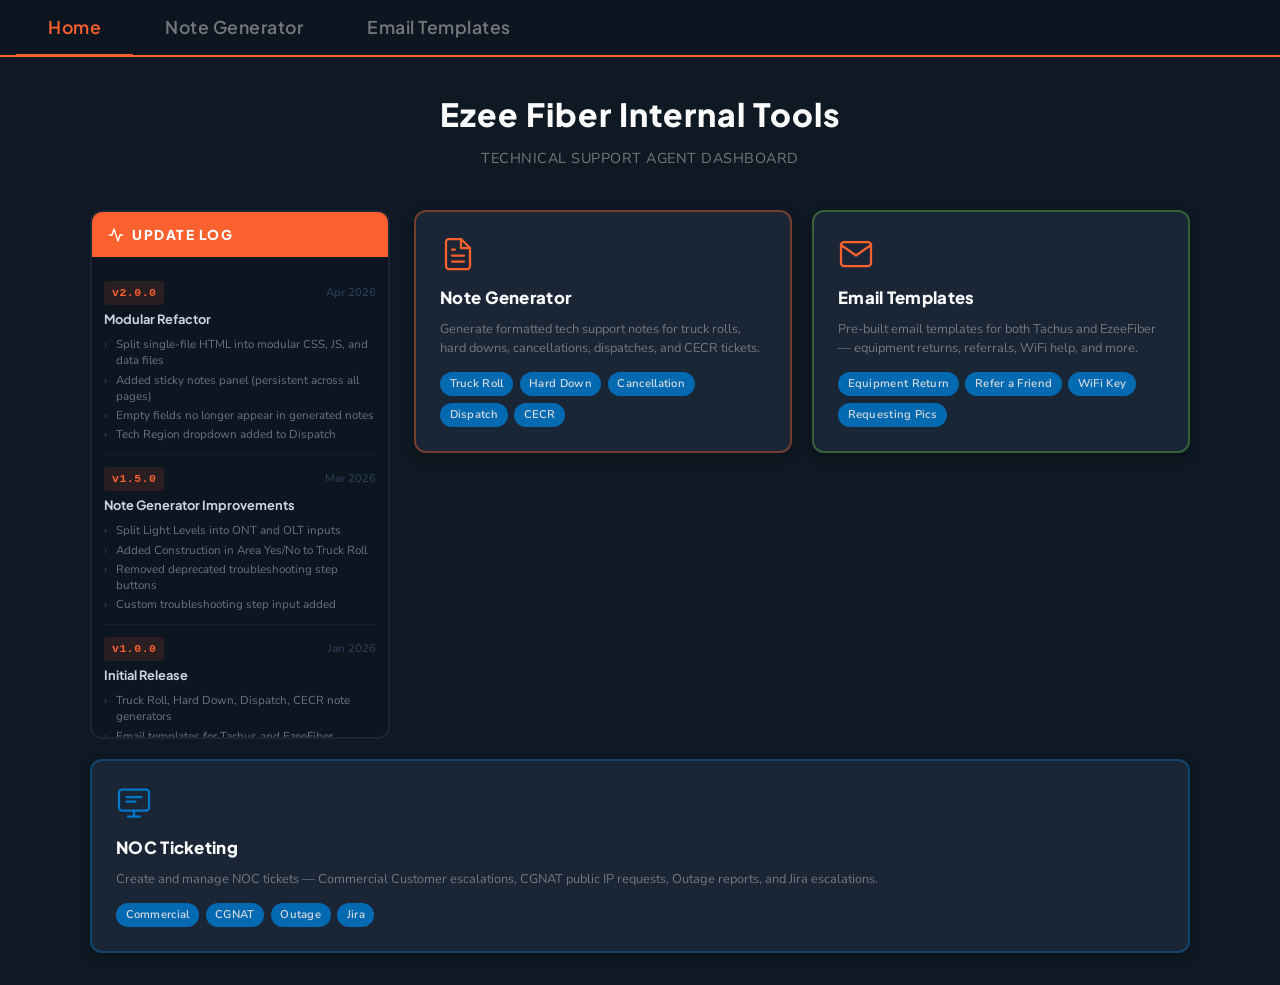
==== commit ad73f777: "Updating Dispatch Generator" ====
--- a/index.html
+++ b/index.html
@@ -179,7 +179,7 @@
                         Context — Truck Roll Approval
                     </div>
                 </div>
-                <div class="context-panel-body">Placeholder — edit this section in index.html to add educational context for the Truck Roll Approval process.</div>
+                <div class="context-panel-body">Placeholder - More Info coming soon.</div>
             </div>
             <div class="note-with-sidebar">
 
@@ -412,7 +412,7 @@
                         Context — Hard Down
                     </div>
                 </div>
-                <div class="context-panel-body">Placeholder — edit this section in index.html to add educational context for Hard Down escalations.</div>
+                <div class="context-panel-body">Placeholder - More Info coming soon.</div>
             </div>
             <div class="note-with-sidebar">
 
@@ -571,7 +571,7 @@
                         Context — Cancellation
                     </div>
                 </div>
-                <div class="context-panel-body">Placeholder — edit this section in index.html to add educational context for the Cancellation process.</div>
+                <div class="context-panel-body">Placeholder - More Info coming soon.</div>
             </div>
             <div class="coming-soon-placeholder">
                 <div class="placeholder-mark">Cancellation</div>
@@ -588,7 +588,7 @@
                         Context — Dispatch
                     </div>
                 </div>
-                <div class="context-panel-body">Placeholder — edit this section in index.html to add educational context for the Dispatch process.</div>
+                <div class="context-panel-body">Placeholder - More Info coming soon.</div>
             </div>
             <div class="note-with-sidebar">
 
@@ -679,6 +679,41 @@
                                 <label for="dp-woNumber">WO #</label>
                                 <input type="text" id="dp-woNumber" placeholder="Enter WO #" style="max-width: 220px;">
                             </div>
+                            <div class="form-grid">
+                            <div class="form-group">
+                                <label for="dp-WOType">WO Type</label>
+                                <select id="dp-WOType" class="wo-type-select">
+                                    <option value="">— Select WO Type —</option>
+                                    <option value="BDC">BDC — Bad Drop Connect</option>
+                                    <option value="CIO">CIO — COM Install</option>
+                                    <option value="CLT">CLT — COM Lit</option>
+                                    <option value="CNN">CNN — COM Near-Net</option>
+                                    <option value="COS">COS — Change of Service</option>
+                                    <option value="CSV">CSV — Chronic 2+</option>
+                                    <option value="EQP">EQP — Equipment Swap</option>
+                                    <option value="HOT">HOT — HOT Escalation</option>
+                                    <option value="INA">INA — Inactivate</option>
+                                    <option value="ISS">ISS — ISP Site Survey</option>
+                                    <option value="LBS">LBS — Lit Building Survey</option>
+                                    <option value="NID">NID — NID Relocate</option>
+                                    <option value="NOC">NOC — NOC</option>
+                                    <option value="NWE">NWE — Network Engineering</option>
+                                    <option value="OSP">OSP — OSP Construction</option>
+                                    <option value="OUT">OUT — Outage</option>
+                                    <option value="PDC">PDC — Post Drop Connect</option>
+                                    <option value="PRO">PRO — Proactive Service Call</option>
+                                    <option value="QAC">QAC — Quality Assurance</option>
+                                    <option value="RDC">RDC — Repair Drop Connect</option>
+                                    <option value="RSV">RSV — Repeat Service Call</option>
+                                    <option value="SRV">SRV — Service Call</option>
+                                    <option value="TAS">TAS — Tech Assist</option>
+                                    <option value="TDF">TDF — Temp Drop Fix</option>
+                                    <option value="TRD">TRD — Transfer Disconnect</option>
+                                    <option value="TSC">TSC — Technical Support Center</option>
+                                    <option value="UPS">UPS — UPS Work Order</option>
+                                    <option value="VOC">VOC — Voice Install</option>
+                                </select>
+                            </div>
                             <div class="form-group full-width">
                                 <label for="dp-customerReporting">Customer Reporting</label>
                                 <textarea id="dp-customerReporting" placeholder="Enter customer report"></textarea>
@@ -715,7 +750,7 @@
                         Context — CECR
                     </div>
                 </div>
-                <div class="context-panel-body">Placeholder — edit this section in index.html to add educational context for the CECR process.</div>
+                <div class="context-panel-body">Placeholder - More Info coming soon.</div>
             </div>
             <div class="note-with-sidebar">
 
@@ -817,7 +852,7 @@
                         Context — Commercial Customer
                     </div>
                 </div>
-                <div class="context-panel-body">Placeholder — edit this section in index.html to add educational context for Commercial Customer escalations.</div>
+                <div class="context-panel-body">Placeholder - More Info coming soon.</div>
             </div>
             <div class="note-with-sidebar">
 
@@ -906,7 +941,7 @@
                         Context — CGNAT Request
                     </div>
                 </div>
-                <div class="context-panel-body">Placeholder — edit this section in index.html to add educational context for CGNAT / Public IP requests.</div>
+                <div class="context-panel-body">Placeholder - More Info coming soon.</div>
             </div>
             <div class="note-with-sidebar">
 
@@ -1068,7 +1103,7 @@
                         Context — Outage Informant
                     </div>
                 </div>
-                <div class="context-panel-body">Placeholder — edit this section in index.html to add educational context for the Outage Informant process.</div>
+                <div class="context-panel-body">Placeholder - More Info coming soon.</div>
             </div>
             <div class="note-with-sidebar">
 
@@ -1168,7 +1203,7 @@
                         Context — Jira Escalation
                     </div>
                 </div>
-                <div class="context-panel-body">Placeholder — edit this section in index.html to add educational context for Jira Escalations.</div>
+                <div class="context-panel-body">Placeholder - More Info coming soon.</div>
             </div>
             <div class="coming-soon-placeholder">
                 <div class="placeholder-mark" style="color:#0077C8;">Jira Escalation</div>
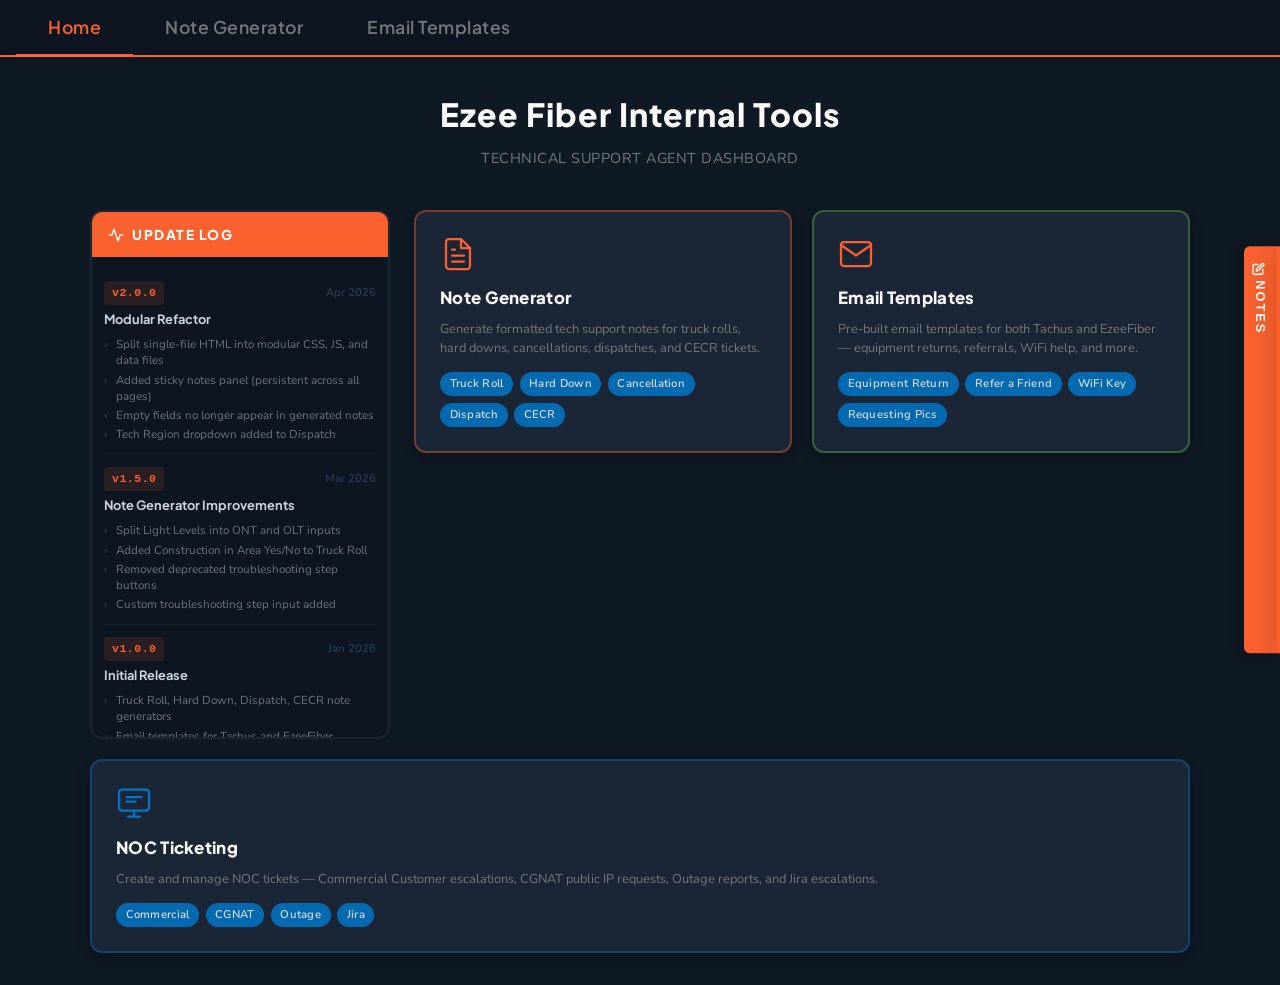
==== commit 4631a224: "Fixing Bugs, and updatig dispatch generator" ====
--- a/index.html
+++ b/index.html
@@ -679,39 +679,10 @@
                                 <label for="dp-woNumber">WO #</label>
                                 <input type="text" id="dp-woNumber" placeholder="Enter WO #" style="max-width: 220px;">
                             </div>
-                            <div class="form-grid">
                             <div class="form-group">
                                 <label for="dp-WOType">WO Type</label>
                                 <select id="dp-WOType" class="wo-type-select">
                                     <option value="">— Select WO Type —</option>
-                                    <option value="BDC">BDC — Bad Drop Connect</option>
-                                    <option value="CIO">CIO — COM Install</option>
-                                    <option value="CLT">CLT — COM Lit</option>
-                                    <option value="CNN">CNN — COM Near-Net</option>
-                                    <option value="COS">COS — Change of Service</option>
-                                    <option value="CSV">CSV — Chronic 2+</option>
-                                    <option value="EQP">EQP — Equipment Swap</option>
-                                    <option value="HOT">HOT — HOT Escalation</option>
-                                    <option value="INA">INA — Inactivate</option>
-                                    <option value="ISS">ISS — ISP Site Survey</option>
-                                    <option value="LBS">LBS — Lit Building Survey</option>
-                                    <option value="NID">NID — NID Relocate</option>
-                                    <option value="NOC">NOC — NOC</option>
-                                    <option value="NWE">NWE — Network Engineering</option>
-                                    <option value="OSP">OSP — OSP Construction</option>
-                                    <option value="OUT">OUT — Outage</option>
-                                    <option value="PDC">PDC — Post Drop Connect</option>
-                                    <option value="PRO">PRO — Proactive Service Call</option>
-                                    <option value="QAC">QAC — Quality Assurance</option>
-                                    <option value="RDC">RDC — Repair Drop Connect</option>
-                                    <option value="RSV">RSV — Repeat Service Call</option>
-                                    <option value="SRV">SRV — Service Call</option>
-                                    <option value="TAS">TAS — Tech Assist</option>
-                                    <option value="TDF">TDF — Temp Drop Fix</option>
-                                    <option value="TRD">TRD — Transfer Disconnect</option>
-                                    <option value="TSC">TSC — Technical Support Center</option>
-                                    <option value="UPS">UPS — UPS Work Order</option>
-                                    <option value="VOC">VOC — Voice Install</option>
                                 </select>
                             </div>
                             <div class="form-group full-width">
@@ -1972,6 +1943,7 @@
          ══════════════════════════════════════════════ -->
     <script src="./data/oui-db.js"></script>
     <script src="./data/tech-regions.js"></script>
+    <script src="./data/wo-type.js"></script>
     <script src="./assets/js/helpers.js"></script>
     <script src="./assets/js/app.js"></script>
     <script src="./assets/js/truckroll.js"></script>
--- a/assets/css/styles.css
+++ b/assets/css/styles.css
@@ -23,8 +23,9 @@
     color: #e8edf2;
 }
 
-/* ── TECH REGION SELECT ── */
-.tech-region-select {
+/* ── TECH REGION SELECT / WO TYPE SELECT ── */
+.tech-region-select,
+.wo-type-select {
     width: 100%;
     padding: 0.75rem;
     border: 1px solid #2a3d54;
@@ -42,19 +43,22 @@
     padding-right: 2rem;
 }
 
-.tech-region-select:focus {
+.tech-region-select:focus,
+.wo-type-select:focus {
     outline: none;
     border-color: #FB612F;
     box-shadow: 0 0 0 3px rgba(251, 97, 47, 0.2);
 }
 
-.tech-region-select option {
+.tech-region-select option,
+.wo-type-select option {
     background-color: #1a2535;
     color: #FBFBFB;
     font-family: 'Courier New', monospace;
 }
 
-.tech-region-select option:first-child {
+.tech-region-select option:first-child,
+.wo-type-select option:first-child {
     color: #75787B;
     font-family: inherit;
 }
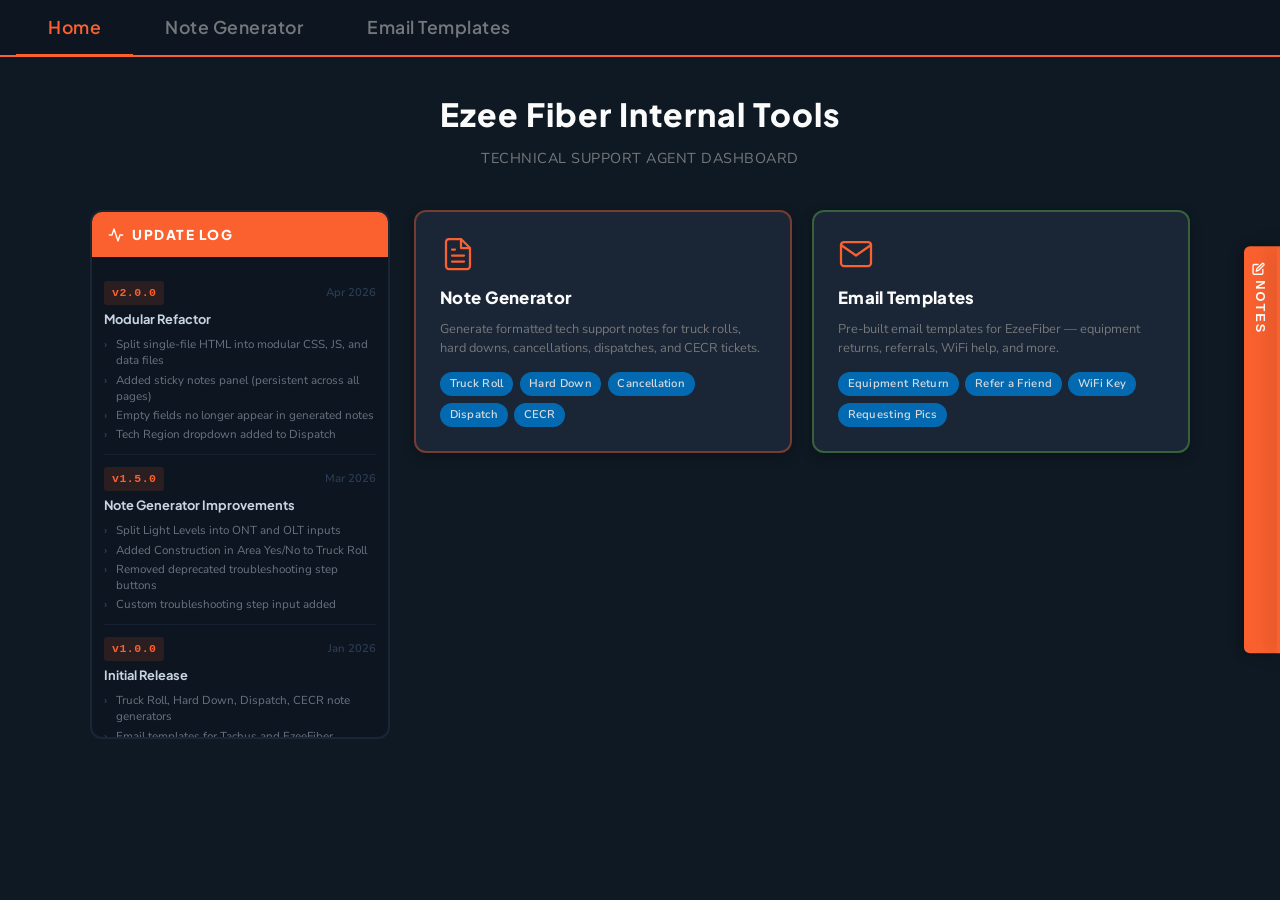
==== commit fed2dc04: "Restructuring Website and making cosmetic changes" ====
--- a/index.html
+++ b/index.html
@@ -4,7 +4,7 @@
     <meta charset="UTF-8">
     <meta name="viewport" content="width=device-width, initial-scale=1.0">
     <link rel="icon" type="image/jpg" href="./assets/img/EzeeIcon.jpg">
-    <title>Ezee Fiber Technical Support Note Generator</title>
+    <title>Ezee Fiber | Home</title>
     <link rel="preconnect" href="https://fonts.googleapis.com">
     <link rel="preconnect" href="https://fonts.gstatic.com" crossorigin>
     <link href="https://fonts.googleapis.com/css2?family=Nunito+Sans:ital,opsz,wght@0,6..12,300;0,6..12,400;0,6..12,500;0,6..12,600;0,6..12,700;0,6..12,800;0,6..12,900;1,6..12,400&family=Plus+Jakarta+Sans:wght@300;400;500;600;700;800;900&display=swap" rel="stylesheet">
@@ -14,1908 +14,108 @@
 
     <!-- ── TAB NAVIGATION ── -->
     <nav class="tab-nav">
-        <button class="tab-btn active" onclick="switchTab('home', this)">Home</button>
-        <button class="tab-btn" onclick="switchTab('support', this)">Note Generator</button>
-        <button class="tab-btn" onclick="switchTab('email', this)">Email Templates</button>
+        <button class="tab-btn active" onclick="location.href='index.html'">Home</button>
+        <button class="tab-btn" onclick="location.href='notegenerator.html'">Note Generator</button>
+        <button class="tab-btn" onclick="location.href='emailtemplate.html'">Email Templates</button>
     </nav>
 
     <!-- ── PAGE: HOME ── -->
-    <div id="page-home" class="page active">
-        <div class="home-page">
-            <div class="home-header">
-                <h1>Ezee Fiber Internal Tools</h1>
-                <p>Technical Support Agent Dashboard</p>
+    <div class="home-page">
+        <div class="home-header">
+            <h1>Ezee Fiber Internal Tools</h1>
+            <p>Technical Support Agent Dashboard</p>
+        </div>
+
+        <!-- ── TWO-COLUMN LAYOUT: Update Log + Tool Cards ── -->
+        <div class="home-body">
+
+            <!-- LEFT: Update Log -->
+            <div class="update-log">
+                <div class="update-log-header">
+                    <span class="update-log-icon"><svg width="16" height="16" viewBox="0 0 24 24" fill="none" stroke="white" stroke-width="2" stroke-linecap="round" stroke-linejoin="round"><polyline points="22 12 18 12 15 21 9 3 6 12 2 12"/></svg></span>
+                    <span class="update-log-title">Update Log</span>
+                </div>
+                <div class="update-log-list">
+
+                    <div class="update-entry">
+                        <div class="update-entry-top">
+                            <span class="update-version">v2.0.0</span>
+                            <span class="update-date">Apr 2026</span>
+                        </div>
+                        <div class="update-entry-title">Modular Refactor</div>
+                        <ul class="update-entry-items">
+                            <li>Split single-file HTML into modular CSS, JS, and data files</li>
+                            <li>Added sticky notes panel (persistent across all pages)</li>
+                            <li>Empty fields no longer appear in generated notes</li>
+                            <li>Tech Region dropdown added to Dispatch</li>
+                        </ul>
+                    </div>
+
+                    <div class="update-entry">
+                        <div class="update-entry-top">
+                            <span class="update-version">v1.5.0</span>
+                            <span class="update-date">Mar 2026</span>
+                        </div>
+                        <div class="update-entry-title">Note Generator Improvements</div>
+                        <ul class="update-entry-items">
+                            <li>Split Light Levels into ONT and OLT inputs</li>
+                            <li>Added Construction in Area Yes/No to Truck Roll</li>
+                            <li>Removed deprecated troubleshooting step buttons</li>
+                            <li>Custom troubleshooting step input added</li>
+                        </ul>
+                    </div>
+
+                    <div class="update-entry">
+                        <div class="update-entry-top">
+                            <span class="update-version">v1.0.0</span>
+                            <span class="update-date">Jan 2026</span>
+                        </div>
+                        <div class="update-entry-title">Initial Release</div>
+                        <ul class="update-entry-items">
+                            <li>Truck Roll, Hard Down, Dispatch, CECR note generators</li>
+                            <li>Email templates for Tachus and EzeeFiber</li>
+                            <li>Login gate with session management</li>
+                        </ul>
+                    </div>
+
+                </div>
             </div>
 
-            <!-- ── TWO-COLUMN LAYOUT: Update Log + Tool Cards ── -->
-            <div class="home-body">
-
-                <!-- LEFT: Update Log -->
-                <div class="update-log">
-                    <div class="update-log-header">
-                        <span class="update-log-icon"><svg width="16" height="16" viewBox="0 0 24 24" fill="none" stroke="white" stroke-width="2" stroke-linecap="round" stroke-linejoin="round"><polyline points="22 12 18 12 15 21 9 3 6 12 2 12"/></svg></span>
-                        <span class="update-log-title">Update Log</span>
-                    </div>
-                    <div class="update-log-list">
-
-                        <div class="update-entry">
-                            <div class="update-entry-top">
-                                <span class="update-version">v2.0.0</span>
-                                <span class="update-date">Apr 2026</span>
-                            </div>
-                            <div class="update-entry-title">Modular Refactor</div>
-                            <ul class="update-entry-items">
-                                <li>Split single-file HTML into modular CSS, JS, and data files</li>
-                                <li>Added sticky notes panel (persistent across all pages)</li>
-                                <li>Empty fields no longer appear in generated notes</li>
-                                <li>Tech Region dropdown added to Dispatch</li>
-                            </ul>
-                        </div>
-
-                        <div class="update-entry">
-                            <div class="update-entry-top">
-                                <span class="update-version">v1.5.0</span>
-                                <span class="update-date">Mar 2026</span>
-                            </div>
-                            <div class="update-entry-title">Note Generator Improvements</div>
-                            <ul class="update-entry-items">
-                                <li>Split Light Levels into ONT and OLT inputs</li>
-                                <li>Added Construction in Area Yes/No to Truck Roll</li>
-                                <li>Removed deprecated troubleshooting step buttons</li>
-                                <li>Custom troubleshooting step input added</li>
-                            </ul>
-                        </div>
-
-                        <div class="update-entry">
-                            <div class="update-entry-top">
-                                <span class="update-version">v1.0.0</span>
-                                <span class="update-date">Jan 2026</span>
-                            </div>
-                            <div class="update-entry-title">Initial Release</div>
-                            <ul class="update-entry-items">
-                                <li>Truck Roll, Hard Down, Dispatch, CECR note generators</li>
-                                <li>Email templates for Tachus and EzeeFiber</li>
-                                <li>Login gate with session management</li>
-                            </ul>
-                        </div>
-
-                    </div>
-                </div>
-
-                <!-- RIGHT: Tool Cards -->
-                <div class="home-right">
-                    <div class="home-grid">
-                        <div class="home-card card-orange" onclick="goToTab('support')">
-                            <span class="home-card-icon">
-                                <svg width="36" height="36" viewBox="0 0 24 24" fill="none" stroke="#FB612F" stroke-width="1.5" stroke-linecap="round" stroke-linejoin="round"><path d="M14 2H6a2 2 0 0 0-2 2v16a2 2 0 0 0 2 2h12a2 2 0 0 0 2-2V8z"/><polyline points="14,2 14,8 20,8"/><line x1="16" y1="13" x2="8" y2="13"/><line x1="16" y1="17" x2="8" y2="17"/><line x1="10" y1="9" x2="8" y2="9"/></svg>
-                            </span>
-                            <div class="home-card-title">Note Generator</div>
-                            <div class="home-card-desc">Generate formatted tech support notes for truck rolls, hard downs, cancellations, dispatches, and CECR tickets.</div>
-                            <div class="home-card-tags">
-                                <span class="home-card-tag">Truck Roll</span>
-                                <span class="home-card-tag">Hard Down</span>
-                                <span class="home-card-tag">Cancellation</span>
-                                <span class="home-card-tag">Dispatch</span>
-                                <span class="home-card-tag">CECR</span>
-                            </div>
-                        </div>
-                        <div class="home-card card-green" onclick="goToTab('email')">
-                            <span class="home-card-icon">
-                                <svg width="36" height="36" viewBox="0 0 24 24" fill="none" stroke="#FB612F" stroke-width="1.5" stroke-linecap="round" stroke-linejoin="round"><path d="M4 4h16c1.1 0 2 .9 2 2v12c0 1.1-.9 2-2 2H4c-1.1 0-2-.9-2-2V6c0-1.1.9-2 2-2z"/><polyline points="22,6 12,13 2,6"/></svg>
-                            </span>
-                            <div class="home-card-title">Email Templates</div>
-                            <div class="home-card-desc">Pre-built email templates for both Tachus and EzeeFiber — equipment returns, referrals, WiFi help, and more.</div>
-                            <div class="home-card-tags">
-                                <span class="home-card-tag">Equipment Return</span>
-                                <span class="home-card-tag">Refer a Friend</span>
-                                <span class="home-card-tag">WiFi Key</span>
-                                <span class="home-card-tag">Requesting Pics</span>
-                            </div>
+            <!-- RIGHT: Tool Cards -->
+            <div class="home-right">
+                <div class="home-grid">
+                    <div class="home-card card-orange" onclick="location.href='notegenerator.html'">
+                        <span class="home-card-icon">
+                            <svg width="36" height="36" viewBox="0 0 24 24" fill="none" stroke="#FB612F" stroke-width="1.5" stroke-linecap="round" stroke-linejoin="round"><path d="M14 2H6a2 2 0 0 0-2 2v16a2 2 0 0 0 2 2h12a2 2 0 0 0 2-2V8z"/><polyline points="14,2 14,8 20,8"/><line x1="16" y1="13" x2="8" y2="13"/><line x1="16" y1="17" x2="8" y2="17"/><line x1="10" y1="9" x2="8" y2="9"/></svg>
+                        </span>
+                        <div class="home-card-title">Note Generator</div>
+                        <div class="home-card-desc">Generate formatted tech support notes for truck rolls, hard downs, cancellations, dispatches, and CECR tickets.</div>
+                        <div class="home-card-tags">
+                            <span class="home-card-tag">Truck Roll</span>
+                            <span class="home-card-tag">Hard Down</span>
+                            <span class="home-card-tag">Cancellation</span>
+                            <span class="home-card-tag">Dispatch</span>
+                            <span class="home-card-tag">CECR</span>
                         </div>
                     </div>
-                </div>
-
-            </div><!-- end .home-body -->
-            <!-- NOC quick-access card below home-body -->
-            <div style="max-width:1100px;margin:1.25rem auto 0 auto;">
-                <div class="home-card card-noc" onclick="goToTab('support')" style="cursor:pointer;">
-                    <span class="home-card-icon">
-                        <svg width="36" height="36" viewBox="0 0 24 24" fill="none" stroke="#0077C8" stroke-width="1.5" stroke-linecap="round" stroke-linejoin="round"><rect x="2" y="3" width="20" height="14" rx="2"/><path d="M8 21h8M12 17v4"/><path d="M7 8h10M7 11h6"/></svg>
-                    </span>
-                    <div class="home-card-title">NOC Ticketing</div>
-                    <div class="home-card-desc">Create and manage NOC tickets — Commercial Customer escalations, CGNAT public IP requests, Outage reports, and Jira escalations.</div>
-                    <div class="home-card-tags">
-                        <span class="home-card-tag">Commercial</span>
-                        <span class="home-card-tag">CGNAT</span>
-                        <span class="home-card-tag">Outage</span>
-                        <span class="home-card-tag">Jira</span>
-                    </div>
-                </div>
-            </div>
-        </div>
-    </div>
-
-    <!-- ── PAGE: NOTE GENERATOR ── -->
-    <div id="page-support" class="page">
-        <div class="header-wrapper">
-            <div class="header-container">
-                <div class="logo-container">
-                    <img src="./assets/img/EzeeFiberLogo.png" alt="Ezee Fiber Logo">
-                </div>
-                <div class="header-text">
-                    <div class="header-title">Technical Support</div>
-                    <div class="header-subtitle">Note Generator</div>
-                </div>
-            </div>
-        </div>
-
-        <!-- ── NOTE SUB-TAB NAVIGATION ── -->
-        <nav class="note-sub-nav">
-            <button class="note-sub-btn active" id="note-btn-truckroll" onclick="switchNoteTab('truckroll', this)">Truck Roll Approval</button>
-            <button class="note-sub-btn" id="note-btn-harddown" onclick="switchNoteTab('harddown', this)">Hard Down</button>
-            <button class="note-sub-btn" id="note-btn-cancellation" onclick="switchNoteTab('cancellation', this)">Cancellation</button>
-            <button class="note-sub-btn" id="note-btn-dispatch" onclick="switchNoteTab('dispatch', this)">Dispatch</button>
-            <button class="note-sub-btn" id="note-btn-cecr" onclick="switchNoteTab('cecr', this)">CECR</button>
-            <span class="sub-nav-divider" aria-hidden="true"></span>
-            <div class="sub-nav-noc-group">
-                <span class="sub-nav-noc-label">NOC Ticketing</span>
-                <div class="sub-nav-noc-tabs">
-                    <button class="note-sub-btn noc-sub-btn" id="noc-btn-commercial" onclick="switchNocTab('commercial', this)">Commercial Customer</button>
-                    <button class="note-sub-btn noc-sub-btn" id="noc-btn-cgnat" onclick="switchNocTab('cgnat', this)">CGNAT Request</button>
-                    <button class="note-sub-btn noc-sub-btn" id="noc-btn-outage" onclick="switchNocTab('outage', this)">Outage Informant</button>
-                    <button class="note-sub-btn noc-sub-btn" id="noc-btn-jira" onclick="switchNocTab('jira', this)">Jira Escalation</button>
-                </div>
-            </div>
-        </nav>
-
-        <!-- ══════════════════════════════════════════════
-             NOTE SUB-PAGE: Truck Roll Approval (NEW TEMPLATE)
-             ══════════════════════════════════════════════ -->
-        <div id="note-sub-truckroll" class="note-sub-page active">
-            <div class="context-panel">
-                <div class="context-panel-header">
-                    <div class="context-panel-title">
-                        <svg width="13" height="13" viewBox="0 0 24 24" fill="none" stroke="#FB612F" stroke-width="2.5" stroke-linecap="round" stroke-linejoin="round"><path d="M14 2H6a2 2 0 0 0-2 2v16a2 2 0 0 0 2 2h12a2 2 0 0 0 2-2V8z"/><polyline points="14 2 14 8 20 8"/><line x1="16" y1="13" x2="8" y2="13"/><line x1="16" y1="17" x2="8" y2="17"/></svg>
-                        Context — Truck Roll Approval
-                    </div>
-                </div>
-                <div class="context-panel-body">Placeholder - More Info coming soon.</div>
-            </div>
-            <div class="note-with-sidebar">
-
-                <!-- LEFT: Truck Roll Info Panel -->
-                <div class="note-info-panel truckroll-panel">
-                    <div class="info-panel-header">
-                        <span class="info-panel-icon"><svg width="16" height="16" viewBox="0 0 24 24" fill="none" stroke="white" stroke-width="2" stroke-linecap="round" stroke-linejoin="round"><rect x="1" y="3" width="15" height="13"/><polygon points="16 8 20 8 23 11 23 16 16 16 16 8"/><circle cx="5.5" cy="18.5" r="2.5"/><circle cx="18.5" cy="18.5" r="2.5"/></svg></span>
-                        <span class="info-panel-title">Truck Roll Reference</span>
-                    </div>
-                    <div class="info-panel-section">
-                        <div class="info-panel-section-title">Probing Questions</div>
-                        <ul class="info-panel-list">
-                            <li>When did the issue start?</li>
-                            <li>Is the issue happening all the time or intermittently?</li>
-                            <li>Is the issue affecting one device or multiple devices?</li>
-                            <li>Did anything change recently (power outage, moved equipment, new device)?</li>
-                            <li>Is the issue affecting one device or multiple devices?</li>
-                        </ul>
-                    </div>
-                    <div class="info-panel-section">
-                        <div class="info-panel-section-title">Router Probing Questions</div>
-                        <ul class="info-panel-list">
-                            <li>Are you connected using Wi-Fi or Ethernet?</li>
-                            <li>How far are you from the router right now?</li>
-                            <li>Does the issue happen in one room or throughout the home? → Different brands of routers?</li>
-                            <li>If extenders are there, how far apart are they? → Opposite ends of the home or too close?</li>
-                        </ul>
-                    </div>
-                    <div class="info-panel-section">
-                        <div class="info-panel-section-title">Placeholder Section</div>
-                        <ul class="info-panel-list">
-                            <li>Placeholder</li>
-                            <li>Placeholder</li>
-                        </ul>
-                    </div>
-                </div>
-
-                <!-- RIGHT: Truck Roll Form -->
-                <div class="container">
-                <form id="supportForm">
-                    <div class="form-grid">
-
-                        <!-- PROVIDER -->
-                        <div class="form-group full-width">
-                            <div class="section-label">Provider</div>
-                        </div>
-                        <div class="form-group full-width">
-                            <div class="provider-btn-group">
-                                <button type="button" class="provider-btn" id="tr-provider-tachus" onclick="setTrProvider('Tachus')">Tachus</button>
-                                <button type="button" class="provider-btn" id="tr-provider-ezee" onclick="setTrProvider('EzeeFiber')">EzeeFiber</button>
-                            </div>
-                        </div>
-
-                        <hr class="section-divider">
-
-                        <!-- CUSTOMER REPORTING -->
-                        <div class="form-group full-width">
-                            <div class="section-label">Customer Reporting</div>
-                        </div>
-                        <div class="form-group full-width">
-                            <textarea id="tr-customerReporting" placeholder="Enter customer report" style="min-height:90px;"></textarea>
-                        </div>
-
-                        <hr class="section-divider">
-
-                        <!-- EQUIPMENT -->
-                        <div class="form-group full-width">
-                            <div class="section-label">Equipment</div>
-                        </div>
-                        <div class="form-group">
-                            <label for="tr-ont-sn">ONT SN</label>
-                            <input type="text" id="tr-ont-sn" placeholder="Enter ONT serial number">
-                        </div>
-                        <div class="form-group">
-                            <label>Router</label>
-                            <div class="equip-btn-group" id="tr-router-btns">
-                                <button type="button" class="equip-btn" onclick="setEquip('router','EERO PRO6E',this)">EERO PRO6E</button>
-                                <button type="button" class="equip-btn" onclick="setEquip('router','EERO MAX7',this)">EERO MAX7</button>
-                                <button type="button" class="equip-btn" onclick="setEquip('router','EVO AP6700',this)">EVO AP6700</button>
-                                <button type="button" class="equip-btn" onclick="setEquip('router','TP-LINK P50',this)">TP-LINK P50</button>
-                                <button type="button" class="equip-btn" onclick="setEquip('router','TP-LINK PB70',this)">TP-LINK PB70</button>
-                                <button type="button" class="equip-btn" onclick="setEquip('router','TP-LINK P110',this)">TP-LINK P110</button>
-                                <button type="button" class="equip-btn" onclick="setEquip('router','Other',this)">Other</button>
-                            </div>
-                            <input type="text" id="tr-router-other" placeholder="Router model (if Other)" style="margin-top:0.5rem; display:none;">
-                        </div>
-                        <div class="form-group">
-                            <label for="tr-router-sn">Router SN</label>
-                            <input type="text" id="tr-router-sn" placeholder="Enter router serial number">
-                        </div>
-
-                        <hr class="section-divider">
-
-                        <!-- CUSTOMER DETAILS -->
-                        <div class="form-group full-width">
-                            <div class="section-label">Customer Details</div>
-                        </div>
-                        <div class="form-group">
-                            <label for="tr-name">Name</label>
-                            <input type="text" id="tr-name" placeholder="Enter name">
-                        </div>
-                        <div class="form-group">
-                            <label for="tr-phone">Phone</label>
-                            <input type="text" id="tr-phone" placeholder="Enter phone">
-                        </div>
-                        <div class="form-group">
-                            <label for="tr-acct">Acct #</label>
-                            <input type="text" id="tr-acct" placeholder="Enter account #">
-                        </div>
-                        <div class="form-group">
-                            <label for="tr-address">Address</label>
-                            <input type="text" id="tr-address" placeholder="Enter address">
-                        </div>
-                        <div class="form-group">
-                            <label for="tr-node">Node</label>
-                            <input type="text" id="tr-node" placeholder="Enter node">
-                        </div>
-
-                        <hr class="section-divider">
-
-                        <!-- NETWORK & WIFI -->
-                        <div class="form-group full-width">
-                            <div class="section-label">Network &amp; WiFi</div>
-                        </div>
-                        <div class="form-group">
-                            <label for="tr-alarmCodes">Alarm Code(s)</label>
-                            <input type="text" id="tr-alarmCodes" placeholder="Enter alarm codes">
-                        </div>
-                        <div class="form-group">
-                            <label for="tr-speedTest">Speed Test (Down/Up)</label>
-                            <input type="text" id="tr-speedTest" placeholder="e.g. 850/900">
-                        </div>
-                        <div class="form-group">
-                            <label>Devices Disconnecting?</label>
-                            <div class="yes-no-buttons">
-                                <button type="button" onclick="setYesNo('tr_devicesDisconnecting', true, event)">Yes</button>
-                                <button type="button" onclick="setYesNo('tr_devicesDisconnecting', false, event)">No</button>
-                            </div>
-                        </div>
-                        <div class="form-group">
-                            <label>Network Stable?</label>
-                            <div class="yes-no-buttons">
-                                <button type="button" onclick="setYesNo('tr_networkStable', true, event)">Yes</button>
-                                <button type="button" onclick="setYesNo('tr_networkStable', false, event)">No</button>
-                            </div>
-                        </div>
-                        <div class="form-group">
-                            <label>Light Levels</label>
-                            <div style="display:flex;gap:0.5rem;">
-                                <input type="text" id="tr-lightLevels-ont" placeholder="ONT" style="flex:1;">
-                                <input type="text" id="tr-lightLevels-olt" placeholder="OLT" style="flex:1;">
-                            </div>
-                        </div>
-                        <div class="form-group">
-                            <label>WiFi Interference?</label>
-                            <div class="yes-no-buttons">
-                                <button type="button" onclick="setYesNo('tr_wifiInterference', true, event)">Yes</button>
-                                <button type="button" onclick="setYesNo('tr_wifiInterference', false, event)">No</button>
-                            </div>
-                        </div>
-                        <div class="form-group">
-                            <label>Construction in Area?</label>
-                            <div class="yes-no-buttons">
-                                <button type="button" onclick="setYesNo('tr_constructionInArea', true, event)">Yes</button>
-                                <button type="button" onclick="setYesNo('tr_constructionInArea', false, event)">No</button>
-                            </div>
-                        </div>
-
-                        <hr class="section-divider">
-
-                        <!-- TROUBLESHOOTING STEPS -->
-                        <div class="form-group full-width">
-                            <div class="section-label">Troubleshooting Steps</div>
-                        </div>
-                        <div class="form-group full-width">
-                            <div class="troubleshooting-grid" id="troubleshootingGrid"></div>
-
-                            <!-- Custom Step Input -->
-                            <div style="margin-top:1rem;">
-                                <label style="margin-bottom:0.4rem; font-size:0.8rem; color:#9ca3af;">Add Custom Step</label>
-                                <div class="custom-step-wrapper">
-                                    <span class="custom-step-prefix">•</span>
-                                    <input class="custom-step-input" type="text" id="tr-custom-step-input" placeholder="Type a custom troubleshooting step..." onkeydown="if(event.key==='Enter'){event.preventDefault();addCustomStep();}">
-                                    <button type="button" class="custom-step-add-btn" onclick="addCustomStep()">+ Add</button>
-                                </div>
-                                <div class="custom-steps-list" id="tr-custom-steps-list"></div>
-                            </div>
-                        </div>
-
-                        <hr class="section-divider">
-
-                        <!-- AGENT INITIALS -->
-                        <div class="form-group full-width">
-                            <div class="section-label">Agent Initials</div>
-                        </div>
-                        <div class="form-group">
-                            <input type="text" id="tr-agentInitials" placeholder="Enter agent initials" style="max-width:220px;">
-                        </div>
-
-                    </div>
-                </form>
-
-                <div class="action-buttons">
-                    <button class="btn btn-primary" onclick="generateNote()">Generate Note</button>
-                    <button class="btn btn-secondary" onclick="resetForm()">Reset Form</button>
-                </div>
-
-                <div id="outputSection" class="output-section">
-                    <div class="output-header">
-                        <h3>Generated Note</h3>
-                        <button class="btn btn-success" onclick="copyToClipboard()">
-                            <span id="copyIcon">📋</span>
-                            <span id="copyText">Copy to Dashboard</span>
-                        </button>
-                    </div>
-                    <div class="output-box">
-                        <textarea id="generatedNote" spellcheck="false"></textarea>
-                    </div>
-                </div>
-                </div><!-- end container -->
-            </div><!-- end note-with-sidebar -->
-        </div>
-
-        <!-- ── NOTE SUB-PAGE: Hard Down ── -->
-        <div id="note-sub-harddown" class="note-sub-page">
-            <div class="context-panel">
-                <div class="context-panel-header">
-                    <div class="context-panel-title">
-                        <svg width="13" height="13" viewBox="0 0 24 24" fill="none" stroke="#FB612F" stroke-width="2.5" stroke-linecap="round" stroke-linejoin="round"><path d="M14 2H6a2 2 0 0 0-2 2v16a2 2 0 0 0 2 2h12a2 2 0 0 0 2-2V8z"/><polyline points="14 2 14 8 20 8"/><line x1="16" y1="13" x2="8" y2="13"/><line x1="16" y1="17" x2="8" y2="17"/></svg>
-                        Context — Hard Down
-                    </div>
-                </div>
-                <div class="context-panel-body">Placeholder - More Info coming soon.</div>
-            </div>
-            <div class="note-with-sidebar">
-
-                <!-- LEFT: Hard Down Info Panel -->
-                <div class="note-info-panel harddown-panel">
-                    <div class="info-panel-header">
-                        <span class="info-panel-icon"><svg width="16" height="16" viewBox="0 0 24 24" fill="none" stroke="white" stroke-width="2" stroke-linecap="round" stroke-linejoin="round"><polygon points="13 2 3 14 12 14 11 22 21 10 12 10 13 2"/></svg></span>
-                        <span class="info-panel-title">Hard Down Reference</span>
-                    </div>
-                    <div class="info-panel-section">
-                        <div class="info-panel-section-title">Modem Probing Questions</div>
-                        <ul class="info-panel-list">
-                            <li>Do you see any red or blinking lights on the ONT?</li>
-                            <li>Has the ONT lost power recently? → Check Alarms</li>
-                            <li>Is the ONT plugged directly into a wall outlet? → No Surge Protectors</li>
-                            <li>Are all cables securely connected to the ONT?</li>
-                        </ul>
-                    </div>
-                    <div class="info-panel-section">
-                        <div class="info-panel-section-title">Placeholder Section</div>
-                        <ul class="info-panel-list">
-                            <li>Placeholder</li>
-                            <li>Placeholder</li>
-                            <li>Placeholder</li>
-                            <li>Placeholder</li>
-                        </ul>
-                    </div>
-                    <div class="info-panel-section">
-                        <div class="info-panel-section-title">Placeholder Section</div>
-                        <ul class="info-panel-list">
-                            <li>Placeholder</li>
-                            <li>Placeholder</li>
-                        </ul>
-                    </div>
-                </div>
-
-                <!-- RIGHT: Hard Down Form -->
-                <div class="container">
-                <form id="hardDownForm">
-                    <div class="form-grid">
-                        <div class="form-group full-width">
-                            <label for="hd-customerReporting">Customer Is Reporting</label>
-                            <textarea id="hd-customerReporting" placeholder="Enter customer report"></textarea>
-                        </div>
-                        <div class="form-group">
-                            <label for="hd-alarmCodes">Alarm Code(s)</label>
-                            <input type="text" id="hd-alarmCodes" placeholder="Enter alarm code(s)">
-                        </div>
-                        <div class="form-group">
-                            <label for="hd-speedTest">Speed Test (Down/Up)</label>
-                            <input type="text" id="hd-speedTest" placeholder="Enter speed test">
-                        </div>
-                        <div class="form-group">
-                            <label>Are Devices Disconnecting</label>
-                            <div class="yes-no-buttons">
-                                <button type="button" onclick="setHdYesNo('hd_devicesDisconnecting', true, event)">Yes</button>
-                                <button type="button" onclick="setHdYesNo('hd_devicesDisconnecting', false, event)">No</button>
-                            </div>
-                        </div>
-                        <div class="form-group">
-                            <label>Is Network Stable</label>
-                            <div class="yes-no-buttons">
-                                <button type="button" onclick="setHdYesNo('hd_networkStable', true, event)">Yes</button>
-                                <button type="button" onclick="setHdYesNo('hd_networkStable', false, event)">No</button>
-                            </div>
-                        </div>
-                        <div class="form-group">
-                            <label>Light Levels</label>
-                            <div style="display:flex;gap:0.5rem;">
-                                <input type="text" id="hd-lightLevels-ont" placeholder="ONT" style="flex:1;">
-                                <input type="text" id="hd-lightLevels-olt" placeholder="OLT" style="flex:1;">
-                            </div>
-                        </div>
-                        <div class="form-group">
-                            <label for="hd-l2UserAligned">L2-User Aligned (if applicable)</label>
-                            <input type="text" id="hd-l2UserAligned" placeholder="Enter L2-User aligned">
-                        </div>
-                        <div class="form-group">
-                            <label>Verified Head End/Hub</label>
-                            <div class="yes-no-buttons">
-                                <button type="button" onclick="setHdYesNo('hd_verifiedHeadEnd', true, event)">Yes</button>
-                                <button type="button" onclick="setHdYesNo('hd_verifiedHeadEnd', false, event)">No</button>
-                            </div>
-                        </div>
-                        <div class="form-group">
-                            <label>Is There Wi-Fi Channel Interference</label>
-                            <div class="yes-no-buttons">
-                                <button type="button" onclick="setHdYesNo('hd_wifiInterference', true, event)">Yes</button>
-                                <button type="button" onclick="setHdYesNo('hd_wifiInterference', false, event)">No</button>
-                            </div>
-                        </div>
-                        <div class="form-group">
-                            <label>Was Equipment Rebooted</label>
-                            <div class="yes-no-buttons">
-                                <button type="button" onclick="setHdYesNo('hd_equipmentRebooted', true, event)">Yes</button>
-                                <button type="button" onclick="setHdYesNo('hd_equipmentRebooted', false, event)">No</button>
-                            </div>
-                        </div>
-                        <div class="form-group">
-                            <label>Are All Connections Verified</label>
-                            <div class="yes-no-buttons">
-                                <button type="button" onclick="setHdYesNo('hd_connectionsVerified', true, event)">Yes</button>
-                                <button type="button" onclick="setHdYesNo('hd_connectionsVerified', false, event)">No</button>
-                            </div>
-                        </div>
-                        <div class="form-group">
-                            <label for="hd-timeframe">Timeframe When Issues Started</label>
-                            <input type="text" id="hd-timeframe" placeholder="Enter timeframe">
-                        </div>
-                        <div class="form-group">
-                            <label>Was Basic Router Troubleshooting Done</label>
-                            <div class="yes-no-buttons">
-                                <button type="button" onclick="setHdYesNo('hd_routerTroubleshooting', true, event)">Yes</button>
-                                <button type="button" onclick="setHdYesNo('hd_routerTroubleshooting', false, event)">No</button>
-                            </div>
-                        </div>
-                        <div class="form-group full-width">
-                            <label for="hd-troubleshootingSteps">Troubleshooting Steps Taken</label>
-                            <textarea id="hd-troubleshootingSteps" placeholder="Enter troubleshooting steps taken"></textarea>
-                        </div>
-                        <div class="form-group full-width">
-                            <label>Are Other Customers Affected</label>
-                            <div class="yes-no-buttons">
-                                <button type="button" onclick="setHdYesNo('hd_otherCustomers', true, event)">Yes</button>
-                                <button type="button" onclick="setHdYesNo('hd_otherCustomers', false, event)">No</button>
-                            </div>
-                        </div>
-                    </div>
-                </form>
-                <div class="action-buttons">
-                    <button class="btn btn-primary" onclick="generateHardDown()">Generate Note</button>
-                    <button class="btn btn-secondary" onclick="resetHardDown()">Reset Form</button>
-                </div>
-                <div id="hdOutputSection" class="output-section">
-                    <div class="output-header">
-                        <h3>Generated Note</h3>
-                        <button class="btn btn-success" onclick="copyHardDown()">
-                            <span id="hdCopyIcon">📋</span>
-                            <span id="hdCopyText">Copy to Dashboard</span>
-                        </button>
-                    </div>
-                    <div class="output-box">
-                        <textarea id="hdGeneratedNote" spellcheck="false"></textarea>
-                    </div>
-                </div>
-                </div><!-- end container -->
-            </div><!-- end note-with-sidebar -->
-        </div>
-
-        <!-- ── NOTE SUB-PAGE: Cancellation ── -->
-        <div id="note-sub-cancellation" class="note-sub-page">
-            <div class="context-panel">
-                <div class="context-panel-header">
-                    <div class="context-panel-title">
-                        <svg width="13" height="13" viewBox="0 0 24 24" fill="none" stroke="#FB612F" stroke-width="2.5" stroke-linecap="round" stroke-linejoin="round"><path d="M14 2H6a2 2 0 0 0-2 2v16a2 2 0 0 0 2 2h12a2 2 0 0 0 2-2V8z"/><polyline points="14 2 14 8 20 8"/><line x1="16" y1="13" x2="8" y2="13"/><line x1="16" y1="17" x2="8" y2="17"/></svg>
-                        Context — Cancellation
-                    </div>
-                </div>
-                <div class="context-panel-body">Placeholder - More Info coming soon.</div>
-            </div>
-            <div class="coming-soon-placeholder">
-                <div class="placeholder-mark">Cancellation</div>
-                <div class="placeholder-sub">Coming Soon</div>
-            </div>
-        </div>
-
-        <!-- ── NOTE SUB-PAGE: Dispatch ── -->
-        <div id="note-sub-dispatch" class="note-sub-page">
-            <div class="context-panel">
-                <div class="context-panel-header">
-                    <div class="context-panel-title">
-                        <svg width="13" height="13" viewBox="0 0 24 24" fill="none" stroke="#FB612F" stroke-width="2.5" stroke-linecap="round" stroke-linejoin="round"><path d="M14 2H6a2 2 0 0 0-2 2v16a2 2 0 0 0 2 2h12a2 2 0 0 0 2-2V8z"/><polyline points="14 2 14 8 20 8"/><line x1="16" y1="13" x2="8" y2="13"/><line x1="16" y1="17" x2="8" y2="17"/></svg>
-                        Context — Dispatch
-                    </div>
-                </div>
-                <div class="context-panel-body">Placeholder - More Info coming soon.</div>
-            </div>
-            <div class="note-with-sidebar">
-
-                <!-- LEFT: Dispatch Info Panel -->
-                <div class="note-info-panel">
-                    <div class="info-panel-header">
-                        <span class="info-panel-icon"><svg width="16" height="16" viewBox="0 0 24 24" fill="none" stroke="white" stroke-width="2" stroke-linecap="round" stroke-linejoin="round"><path d="M21 10c0 7-9 13-9 13s-9-6-9-13a9 9 0 0 1 18 0z"/><circle cx="12" cy="10" r="3"/></svg></span>
-                        <span class="info-panel-title">Dispatch Reference</span>
-                    </div>
-                    <div class="info-panel-section">
-                        <div class="info-panel-section-title">Placeholder Section A</div>
-                        <ul class="info-panel-list">
-                            <li>Edit this in index.html → Dispatch info panel</li>
-                            <li>Placeholder item two</li>
-                            <li>Placeholder item three</li>
-                        </ul>
-                    </div>
-                    <div class="info-panel-section">
-                        <div class="info-panel-section-title">Placeholder Section B</div>
-                        <ul class="info-panel-list">
-                            <li>Placeholder item one</li>
-                            <li>Placeholder item two</li>
-                            <li>Placeholder item three</li>
-                        </ul>
-                    </div>
-                    <div class="info-panel-section">
-                        <div class="info-panel-section-title">Placeholder Section C</div>
-                        <ul class="info-panel-list">
-                            <li>Placeholder item one</li>
-                            <li>Placeholder item two</li>
-                        </ul>
-                    </div>
-                </div>
-
-                <!-- RIGHT: Dispatch Form -->
-                <div class="container">
-                    <div class="dispatch-brand-row">
-                        <span class="dispatch-brand-label">Customer Type:</span>
-                        <button type="button" class="dispatch-brand-btn" id="dispatch-btn-tachus" onclick="setDispatchBrand('Tachus')">Tachus</button>
-                        <button type="button" class="dispatch-brand-btn" id="dispatch-btn-ezee" onclick="setDispatchBrand('Ezee')">EzeeFiber</button>
-                        <span id="dispatch-brand-display" class="dispatch-brand-display"></span>
-                    </div>
-                    <form id="dispatchForm">
-                        <div class="form-grid">
-                            <div class="form-group full-width">
-                                <label for="dp-techRegion">Tech Region</label>
-                                <select id="dp-techRegion" class="tech-region-select">
-                                    <option value="">— Select Tech Region —</option>
-                                    <option value="ABQ">ABQ — Albuquerque</option>
-                                    <option value="CAT">CAT — Commercial Activation Tachus</option>
-                                    <option value="CHI">CHI — Chicago Illinois</option>
-                                    <option value="CHO">CHO — Commercial Houston</option>
-                                    <option value="CNM">CNM — Commercial New Mexico</option>
-                                    <option value="COM">COM — Commercial</option>
-                                    <option value="CW1">CW1 — Carlton Woods Jun1</option>
-                                    <option value="DAY">DAY — Daynet</option>
-                                    <option value="DEL">DEL — Deleted Addresses</option>
-                                    <option value="DET">DET — Detroit Michigan</option>
-                                    <option value="EST">EST — East</option>
-                                    <option value="GEM">GEM — GEM</option>
-                                    <option value="INT">INT — Instant On No Tech Needed</option>
-                                    <option value="KNT">KNT — Kent Washington</option>
-                                    <option value="MID">MID — Mid</option>
-                                    <option value="NET">NET — North East Tachus</option>
-                                    <option value="NOR">NOR — North</option>
-                                    <option value="PRE">PRE — Pre-Order</option>
-                                    <option value="SAL">SAL — Salem Oregon</option>
-                                    <option value="SFE">SFE — Santa Fe NM</option>
-                                    <option value="SOU">SOU — South</option>
-                                    <option value="TAM">TAM — SMB TAM Legacy Build Areas</option>
-                                    <option value="VAN">VAN — Minnehaha Vancouver WA</option>
-                                    <option value="WHS">WHS — Wholesale</option>
-                                </select>
-                            </div>
-                            <div class="form-group">
-                                <label for="dp-customerName">Customer Name</label>
-                                <input type="text" id="dp-customerName" placeholder="Enter customer name">
-                            </div>
-                            <div class="form-group">
-                                <label for="dp-address">Address</label>
-                                <input type="text" id="dp-address" placeholder="Enter address">
-                            </div>
-                            <div class="form-group">
-                                <label for="dp-accountNumber">Account #</label>
-                                <input type="text" id="dp-accountNumber" placeholder="Enter account #" style="max-width: 220px;">
-                            </div>
-                            <div class="form-group">
-                                <label for="dp-woNumber">WO #</label>
-                                <input type="text" id="dp-woNumber" placeholder="Enter WO #" style="max-width: 220px;">
-                            </div>
-                            <div class="form-group">
-                                <label for="dp-WOType">WO Type</label>
-                                <select id="dp-WOType" class="wo-type-select">
-                                    <option value="">— Select WO Type —</option>
-                                </select>
-                            </div>
-                            <div class="form-group full-width">
-                                <label for="dp-customerReporting">Customer Reporting</label>
-                                <textarea id="dp-customerReporting" placeholder="Enter customer report"></textarea>
-                            </div>
-                        </div>
-                    </form>
-                    <div class="action-buttons">
-                        <button class="btn btn-primary" onclick="generateDispatch()">Generate Note</button>
-                        <button class="btn btn-secondary" onclick="resetDispatch()">Reset Form</button>
-                    </div>
-                    <div id="dpOutputSection" class="output-section">
-                        <div class="output-header">
-                            <h3>Generated Note</h3>
-                            <button class="btn btn-success" onclick="copyDispatch()">
-                                <span id="dpCopyIcon">📋</span>
-                                <span id="dpCopyText">Copy to Dashboard</span>
-                            </button>
-                        </div>
-                        <div class="output-box">
-                            <textarea id="dpGeneratedNote" spellcheck="false"></textarea>
-                        </div>
-                    </div>
-                </div>
-
-            </div>
-        </div>
-
-        <!-- ── NOTE SUB-PAGE: CECR ── -->
-        <div id="note-sub-cecr" class="note-sub-page">
-            <div class="context-panel">
-                <div class="context-panel-header">
-                    <div class="context-panel-title">
-                        <svg width="13" height="13" viewBox="0 0 24 24" fill="none" stroke="#FB612F" stroke-width="2.5" stroke-linecap="round" stroke-linejoin="round"><path d="M14 2H6a2 2 0 0 0-2 2v16a2 2 0 0 0 2 2h12a2 2 0 0 0 2-2V8z"/><polyline points="14 2 14 8 20 8"/><line x1="16" y1="13" x2="8" y2="13"/><line x1="16" y1="17" x2="8" y2="17"/></svg>
-                        Context — CECR
-                    </div>
-                </div>
-                <div class="context-panel-body">Placeholder - More Info coming soon.</div>
-            </div>
-            <div class="note-with-sidebar">
-
-                <!-- LEFT: CECR Info Panel -->
-                <div class="note-info-panel cecr-panel">
-                    <div class="info-panel-header">
-                        <span class="info-panel-icon"><svg width="16" height="16" viewBox="0 0 24 24" fill="none" stroke="white" stroke-width="2" stroke-linecap="round" stroke-linejoin="round"><path d="M20.59 13.41l-7.17 7.17a2 2 0 0 1-2.83 0L2 12V2h10l8.59 8.59a2 2 0 0 1 0 2.82z"/><line x1="7" y1="7" x2="7.01" y2="7"/></svg></span>
-                        <span class="info-panel-title">CECR Reference</span>
-                    </div>
-                    <div class="info-panel-section">
-                        <div class="info-panel-section-title">Probing Questions</div>
-                        <ul class="info-panel-list">
-                            <li>Ask Questions → Who, what, when, and where</li>
-                            <li>Who caused: Construction, Drop Bury, or Installation Team</li>
-                            <li>When did this happen?</li>
-                            <li>Placeholder</li>
-                        </ul>
-                    </div>
-                    <div class="info-panel-section">
-                        <div class="info-panel-section-title">CECR Guidelines</div>
-                        <ul class="info-panel-list">
-                            <li>All tickets are to be assigned to either: Contractor or Drop Bury</li>
-                            <li>If we are not in the area: Advise the customer to call 811</li>
-                            <li>811 can provide construction work details for their area</li>
-                        </ul>
-                    </div>
-                    <div class="info-panel-section">
-                        <div class="info-panel-section-title">Drop Bury Issues</div>
-                        <ul class="info-panel-list">
-                            <li>Email dropburyescalation@ezeefiber.com and refer to the Drop Bury Email template</li>
-                            <li>Do not include the customer in the email. Internal use only.</li>
-                        </ul>
-                    </div>
-                </div>
-
-                <!-- RIGHT: CECR Form -->
-                <div class="container">
-                    <form id="cecrForm">
-                        <div class="form-grid">
-                            <div class="form-group">
-                                <label for="cecr-phone">Phone</label>
-                                <input type="text" id="cecr-phone" placeholder="Enter phone" style="max-width: 220px;">
-                            </div>
-                            <div class="form-group">
-                                <label for="cecr-address">Address</label>
-                                <input type="text" id="cecr-address" placeholder="Enter address">
-                            </div>
-                            <div class="form-group">
-                                <label for="cecr-ticketId">Ticket ID</label>
-                                <input type="text" id="cecr-ticketId" placeholder="Enter ticket ID">
-                            </div>
-                            <div class="form-group">
-                                <label for="cecr-customerName">Customer Name</label>
-                                <input type="text" id="cecr-customerName" placeholder="Enter customer name">
-                            </div>
-                            <div class="form-group full-width">
-                                <label>Priority Level</label>
-                                <div class="priority-row">
-                                    <button type="button" class="priority-btn" id="priority-btn-1" onclick="setCecrPriority(1)">1</button>
-                                    <button type="button" class="priority-btn" id="priority-btn-2" onclick="setCecrPriority(2)">2</button>
-                                    <button type="button" class="priority-btn" id="priority-btn-3" onclick="setCecrPriority(3)">3</button>
-                                    <button type="button" class="priority-btn" id="priority-btn-4" onclick="setCecrPriority(4)">4</button>
-                                    <span id="cecr-priority-display" class="cecr-priority-display"></span>
-                                </div>
-                            </div>
-                            <div class="form-group full-width">
-                                <label for="cecr-customerReport">Customer Report</label>
-                                <textarea id="cecr-customerReport" placeholder="Enter customer report" style="min-height: 140px;"></textarea>
-                            </div>
-                        </div>
-                    </form>
-                    <div class="action-buttons">
-                        <button class="btn btn-primary" onclick="generateCecr()">Generate Note</button>
-                        <button class="btn btn-secondary" onclick="resetCecr()">Reset Form</button>
-                    </div>
-                    <div id="cecrOutputSection" class="output-section">
-                        <div class="output-header">
-                            <h3>Generated Note</h3>
-                            <button class="btn btn-success" onclick="copyCecr()">
-                                <span id="cecrCopyIcon">&#128203;</span>
-                                <span id="cecrCopyText">Copy to Dashboard</span>
-                            </button>
-                        </div>
-                        <div class="output-box">
-                            <textarea id="cecrGeneratedNote" spellcheck="false"></textarea>
-                        </div>
-                    </div>
-                </div>
-
-            </div>
-        </div>
-
-        <!-- ══ NOC SUB-PAGE: Commercial Customer ══ -->
-        <div id="noc-sub-commercial" class="note-sub-page noc-sub-page">
-            <div class="context-panel">
-                <div class="context-panel-header">
-                    <div class="context-panel-title">
-                        <svg width="13" height="13" viewBox="0 0 24 24" fill="none" stroke="#0077C8" stroke-width="2.5" stroke-linecap="round" stroke-linejoin="round"><path d="M14 2H6a2 2 0 0 0-2 2v16a2 2 0 0 0 2 2h12a2 2 0 0 0 2-2V8z"/><polyline points="14 2 14 8 20 8"/><line x1="16" y1="13" x2="8" y2="13"/><line x1="16" y1="17" x2="8" y2="17"/></svg>
-                        Context — Commercial Customer
-                    </div>
-                </div>
-                <div class="context-panel-body">Placeholder - More Info coming soon.</div>
-            </div>
-            <div class="note-with-sidebar">
-
-                <!-- LEFT: NOC Info Panel -->
-                <div class="note-info-panel noc-panel">
-                    <div class="info-panel-header">
-                        <span class="info-panel-icon">
-                            <svg width="16" height="16" viewBox="0 0 24 24" fill="none" stroke="white" stroke-width="2" stroke-linecap="round" stroke-linejoin="round"><rect x="2" y="7" width="20" height="14" rx="2"/><path d="M16 21V5a2 2 0 0 0-2-2h-4a2 2 0 0 0-2 2v16"/></svg>
+                    <div class="home-card card-green" onclick="location.href='emailtemplate.html'">
+                        <span class="home-card-icon">
+                            <svg width="36" height="36" viewBox="0 0 24 24" fill="none" stroke="#FB612F" stroke-width="1.5" stroke-linecap="round" stroke-linejoin="round"><path d="M4 4h16c1.1 0 2 .9 2 2v12c0 1.1-.9 2-2 2H4c-1.1 0-2-.9-2-2V6c0-1.1.9-2 2-2z"/><polyline points="22,6 12,13 2,6"/></svg>
                         </span>
-                        <span class="info-panel-title">NOC Reference</span>
-                    </div>
-                    <div class="info-panel-section">
-                        <div class="info-panel-section-title">NOC Probing Questions</div>
-                        <ul class="info-panel-list">
-                            <li>When did this issue happen?</li>
-                            <li>Did anything in the network change? → Adding Devices, Switches, or Access Point Routers</li>
-                            <li>What troubleshooting has already been done? → Document, document, document.</li>
-                        </ul>
-                    </div>
-                    <div class="info-panel-section">
-                        <div class="info-panel-section-title">NOC Escalation Guidelines</div>
-                        <ul class="info-panel-list">
-                            <li>For HARD DOWN commercial inquiries, TSRs will continue to create a Jira ticket when the inquiry is received by the contact center and forwarded to NOC.</li>
-                            <li>Provide the customer with the Jira ticket number and clearly set the expectation that a NOC technician will contact them within the one-hour SLA.</li>
-                            <li>TSRs may also provide the NOC contact number if needed: <strong>281-407-0050</strong></li>
-                        </ul>
-                    </div>
-                </div>
-
-                <!-- RIGHT: Commercial Form -->
-                <div class="container">
-                    <form id="commercialForm">
-                        <div class="form-grid">
-                            <div class="form-group full-width">
-                                <div class="section-label">Commercial Customer Details</div>
-                            </div>
-                            <div class="form-group">
-                                <label for="nc-businessName">Business Name</label>
-                                <input type="text" id="nc-businessName" placeholder="Enter business name">
-                            </div>
-                            <div class="form-group">
-                                <label for="nc-callBack">Call Back Number</label>
-                                <input type="text" id="nc-callBack" placeholder="Enter call back number">
-                            </div>
-                            <div class="form-group">
-                                <label for="nc-poc">Point of Contact (Caller's Name)</label>
-                                <input type="text" id="nc-poc" placeholder="Enter caller's name">
-                            </div>
-                            <div class="form-group">
-                                <label for="nc-timeIssue">Time Issue Started</label>
-                                <input type="text" id="nc-timeIssue" placeholder="e.g. 2:30 PM today">
-                            </div>
-                            <div class="form-group full-width">
-                                <label for="nc-customerReporting">Customer Reporting</label>
-                                <textarea id="nc-customerReporting" placeholder="Describe what the customer is reporting..." style="min-height:100px;"></textarea>
-                            </div>
-                        </div>
-                    </form>
-                    <div class="action-buttons">
-                        <button class="btn btn-primary" onclick="generateCommercial()">Generate Note</button>
-                        <button class="btn btn-secondary" onclick="resetCommercial()">Reset Form</button>
-                    </div>
-                    <div id="ncOutputSection" class="output-section">
-                        <div class="output-header">
-                            <h3>Generated Note</h3>
-                            <button class="btn btn-success" onclick="copyCommercial()">
-                                <span id="ncCopyIcon">📋</span>
-                                <span id="ncCopyText">Copy to Dashboard</span>
-                            </button>
-                        </div>
-                        <div class="output-box">
-                            <textarea id="ncGeneratedNote" spellcheck="false"></textarea>
-                        </div>
-                    </div>
-                </div>
-
-            </div>
-        </div>
-
-        <!-- ══ NOC SUB-PAGE: CGNAT Request ══ -->
-        <div id="noc-sub-cgnat" class="note-sub-page noc-sub-page">
-            <div class="context-panel">
-                <div class="context-panel-header">
-                    <div class="context-panel-title">
-                        <svg width="13" height="13" viewBox="0 0 24 24" fill="none" stroke="#0077C8" stroke-width="2.5" stroke-linecap="round" stroke-linejoin="round"><path d="M14 2H6a2 2 0 0 0-2 2v16a2 2 0 0 0 2 2h12a2 2 0 0 0 2-2V8z"/><polyline points="14 2 14 8 20 8"/><line x1="16" y1="13" x2="8" y2="13"/><line x1="16" y1="17" x2="8" y2="17"/></svg>
-                        Context — CGNAT Request
-                    </div>
-                </div>
-                <div class="context-panel-body">Placeholder - More Info coming soon.</div>
-            </div>
-            <div class="note-with-sidebar">
-
-                <!-- LEFT: CGNAT Info Panel -->
-                <div class="note-info-panel cgnat-panel">
-                    <div class="info-panel-header">
-                        <span class="info-panel-icon">
-                            <svg width="16" height="16" viewBox="0 0 24 24" fill="none" stroke="white" stroke-width="2" stroke-linecap="round" stroke-linejoin="round"><circle cx="12" cy="12" r="10"/><line x1="2" y1="12" x2="22" y2="12"/><path d="M12 2a15.3 15.3 0 0 1 4 10 15.3 15.3 0 0 1-4 10 15.3 15.3 0 0 1-4-10 15.3 15.3 0 0 1 4-10z"/></svg>
-                        </span>
-                        <span class="info-panel-title">CGNAT Reference</span>
-                    </div>
-                    <div class="info-panel-section">
-                        <div class="info-panel-section-title">Identification: Private IP</div>
-                        <ul class="info-panel-list">
-                            <li>To confirm CGNAT, review the customer's router IP. If it falls in a private range, the customer is not on a public IP.</li>
-                            <li><strong>100.64.0.0 – 100.127.255.255</strong></li>
-                            <li><strong>10.0.0.0 – 10.255.255.255</strong></li>
-                            <li>Example: Router IP 100.115.26.47 → Indicates private IP under CGNAT</li>
-                        </ul>
-                    </div>
-                    <div class="info-panel-section">
-                        <div class="info-panel-section-title">Common CGNAT Symptoms</div>
-                        <ul class="info-panel-list">
-                            <li>Inability to host/join online multiplayer games</li>
-                            <li>Non-functional port forwarding despite correct setup</li>
-                            <li>Cannot access home devices remotely (IP cameras, smart home)</li>
-                            <li>VPN services not connecting or inconsistent</li>
-                            <li>Router IP is in a private range (100.x.x.x or 10.x.x.x)</li>
-                        </ul>
-                    </div>
-                    <div class="info-panel-section">
-                        <div class="info-panel-section-title">Escalation</div>
-                        <ul class="info-panel-list">
-                            <li>If one or more symptoms are reported and a private IP is confirmed, escalate as outlined.</li>
-                        </ul>
-                    </div>
-                </div>
-
-                <!-- RIGHT: CGNAT Form -->
-                <div class="container">
-                    <form id="cgnatForm">
-                        <div class="form-grid">
-                            <div class="form-group full-width">
-                                <div class="section-label">CGNAT Escalation – Public IP Request</div>
-                            </div>
-                            <div class="form-group">
-                                <label for="cg-customerName">Customer Name</label>
-                                <input type="text" id="cg-customerName" placeholder="Enter customer name">
-                            </div>
-                            <div class="form-group">
-                                <label for="cg-ontId">ONT ID</label>
-                                <input type="text" id="cg-ontId" placeholder="Enter ONT ID">
-                            </div>
-                            <div class="form-group">
-                                <label for="cg-macAddress">MAC Address</label>
-                                <input type="text" id="cg-macAddress" placeholder="e.g. 00:1A:2B:3C:4D:5E">
-                            </div>
-                            <div class="form-group">
-                                <label for="cg-currentIp">Current Learned IP</label>
-                                <input type="text" id="cg-currentIp" placeholder="e.g. 100.115.26.47">
-                            </div>
-                            <div class="form-group">
-                                <label for="cg-serviceArea">Service Area</label>
-                                <select id="cg-serviceArea" class="tech-region-select">
-                                    <option value="">— Select Service Area —</option>
-                                </select>
-                            </div>
-                            <div class="form-group">
-                                <label for="cg-servicePackage">Service Package</label>
-                                <select id="cg-servicePackage" class="tech-region-select">
-                                    <option value="">— Select Package —</option>
-                                    <option value="1 Gig">1 Gig</option>
-                                    <option value="2 Gig">2 Gig</option>
-                                    <option value="5 Gig">5 Gig</option>
-                                    <option value="10 Gig">10 Gig</option>
-                                    <option value="Commercial 1 Gig">Commercial 1 Gig</option>
-                                    <option value="Commercial 2 Gig">Commercial 2 Gig</option>
-                                    <option value="Commercial 5 Gig">Commercial 5 Gig</option>
-                                </select>
-                            </div>
-                            <div class="form-group full-width">
-                                <label for="cg-installAddress">Installation Address</label>
-                                <input type="text" id="cg-installAddress" placeholder="Enter installation address">
-                            </div>
-                            <div class="form-group full-width">
-                                <label for="cg-issueDesc">Issue Description</label>
-                                <textarea id="cg-issueDesc" placeholder="Describe the issue..." style="min-height:80px;"></textarea>
-                            </div>
-                            <div class="form-group">
-                                <label>Service/Device Affected?</label>
-                                <div class="yes-no-buttons">
-                                    <button type="button" onclick="setCgnatYesNo('cgnat_serviceDevice', true, event)">Yes</button>
-                                    <button type="button" onclick="setCgnatYesNo('cgnat_serviceDevice', false, event)">No</button>
-                                </div>
-                            </div>
-                            <div class="form-group">
-                                <label>IPv6 Compatibility?</label>
-                                <div class="yes-no-buttons">
-                                    <button type="button" onclick="setCgnatYesNo('cgnat_ipv6', true, event)">Yes</button>
-                                    <button type="button" onclick="setCgnatYesNo('cgnat_ipv6', false, event)">No</button>
-                                </div>
-                            </div>
-                            <div class="form-group">
-                                <label>VPN Tried?</label>
-                                <div class="yes-no-buttons">
-                                    <button type="button" onclick="setCgnatYesNo('cgnat_vpn', true, event)">Yes</button>
-                                    <button type="button" onclick="setCgnatYesNo('cgnat_vpn', false, event)">No</button>
-                                </div>
-                            </div>
-                            <div class="form-group full-width">
-                                <label>Router Type</label>
-                                <div class="equip-btn-group" id="cgnat-router-btns">
-                                    <button type="button" class="equip-btn" onclick="setCgnatRouter('EERO PRO6E', this)">EERO PRO6E</button>
-                                    <button type="button" class="equip-btn" onclick="setCgnatRouter('EERO MAX7', this)">EERO MAX7</button>
-                                    <button type="button" class="equip-btn" onclick="setCgnatRouter('EERO PRO7', this)">EERO PRO7</button>
-                                    <button type="button" class="equip-btn" onclick="setCgnatRouter('Third Party', this)">Third Party</button>
-                                </div>
-                            </div>
-                            <div class="form-group">
-                                <label for="cg-preferredTime">Preferred Time for Change</label>
-                                <input type="text" id="cg-preferredTime" placeholder="e.g. After 6 PM weekdays">
-                            </div>
-                            <div class="form-group">
-                                <label>Post-Change Confirmation (IPv6/Resolved)?</label>
-                                <div class="yes-no-buttons">
-                                    <button type="button" onclick="setCgnatYesNo('cgnat_postChange', true, event)">Yes</button>
-                                    <button type="button" onclick="setCgnatYesNo('cgnat_postChange', false, event)">No</button>
-                                </div>
-                            </div>
-                        </div>
-                    </form>
-                    <div class="action-buttons">
-                        <button class="btn btn-primary" onclick="generateCgnat()">Generate Note</button>
-                        <button class="btn btn-secondary" onclick="resetCgnat()">Reset Form</button>
-                    </div>
-                    <div id="cgOutputSection" class="output-section">
-                        <div class="output-header">
-                            <h3>Generated Note</h3>
-                            <button class="btn btn-success" onclick="copyCgnat()">
-                                <span id="cgCopyIcon">📋</span>
-                                <span id="cgCopyText">Copy to Dashboard</span>
-                            </button>
-                        </div>
-                        <div class="output-box">
-                            <textarea id="cgGeneratedNote" spellcheck="false"></textarea>
-                        </div>
-                    </div>
-                </div>
-
-            </div>
-        </div>
-
-        <!-- ══ NOC SUB-PAGE: Outage Informant ══ -->
-        <div id="noc-sub-outage" class="note-sub-page noc-sub-page">
-            <div class="context-panel">
-                <div class="context-panel-header">
-                    <div class="context-panel-title">
-                        <svg width="13" height="13" viewBox="0 0 24 24" fill="none" stroke="#0077C8" stroke-width="2.5" stroke-linecap="round" stroke-linejoin="round"><path d="M14 2H6a2 2 0 0 0-2 2v16a2 2 0 0 0 2 2h12a2 2 0 0 0 2-2V8z"/><polyline points="14 2 14 8 20 8"/><line x1="16" y1="13" x2="8" y2="13"/><line x1="16" y1="17" x2="8" y2="17"/></svg>
-                        Context — Outage Informant
-                    </div>
-                </div>
-                <div class="context-panel-body">Placeholder - More Info coming soon.</div>
-            </div>
-            <div class="note-with-sidebar">
-
-                <!-- LEFT: Outage Info Panel -->
-                <div class="note-info-panel outage-panel">
-                    <div class="info-panel-header">
-                        <span class="info-panel-icon">
-                            <svg width="16" height="16" viewBox="0 0 24 24" fill="none" stroke="white" stroke-width="2" stroke-linecap="round" stroke-linejoin="round"><path d="M10.29 3.86L1.82 18a2 2 0 0 0 1.71 3h16.94a2 2 0 0 0 1.71-3L13.71 3.86a2 2 0 0 0-3.42 0z"/><line x1="12" y1="9" x2="12" y2="13"/><line x1="12" y1="17" x2="12.01" y2="17"/></svg>
-                        </span>
-                        <span class="info-panel-title">Outage Reference</span>
-                    </div>
-                    <div class="info-panel-section">
-                        <div class="info-panel-section-title">NOC Probing Questions</div>
-                        <ul class="info-panel-list">
-                            <li>When did this issue happen?</li>
-                            <li>Did anything in the network change? → Adding Devices, Switches, or Access Point Routers</li>
-                            <li>What troubleshooting has already been done? → Document, document, document.</li>
-                        </ul>
-                    </div>
-                    <div class="info-panel-section">
-                        <div class="info-panel-section-title">Escalation Guidelines</div>
-                        <ul class="info-panel-list">
-                            <li>For HARD DOWN commercial inquiries, TSRs will continue to create a Jira ticket when received and forward to NOC.</li>
-                            <li>Provide the customer with the Jira ticket number and set expectation: NOC technician will contact within the one-hour SLA.</li>
-                            <li>NOC contact number: <strong>281-407-0050</strong></li>
-                        </ul>
-                    </div>
-                </div>
-
-                <!-- RIGHT: Outage Form -->
-                <div class="container">
-                    <form id="outageForm">
-                        <div class="form-grid">
-                            <div class="form-group full-width">
-                                <div class="section-label">Outage Details</div>
-                            </div>
-
-                            <!-- Image Upload -->
-                            <div class="form-group full-width">
-                                <label>Relevant Outage Images</label>
-                                <div class="outage-upload-area">
-                                    <label for="outage-image-input" class="outage-upload-btn">
-                                        <svg width="16" height="16" viewBox="0 0 24 24" fill="none" stroke="currentColor" stroke-width="2" stroke-linecap="round" stroke-linejoin="round"><path d="M21 15v4a2 2 0 0 1-2 2H5a2 2 0 0 1-2-2v-4"/><polyline points="17 8 12 3 7 8"/><line x1="12" y1="3" x2="12" y2="15"/></svg>
-                                        Upload Images
-                                    </label>
-                                    <input type="file" id="outage-image-input" accept="image/*" multiple style="display:none;" onchange="handleOutageImageUpload(event)">
-                                    <span class="outage-upload-hint">PNG, JPG, GIF accepted • Multiple files OK</span>
-                                </div>
-                                <div id="outage-image-previews" class="outage-image-previews"></div>
-                            </div>
-
-                            <div class="form-group full-width">
-                                <label for="oi-address">Customer Address</label>
-                                <input type="text" id="oi-address" placeholder="Enter customer address">
-                            </div>
-                            <div class="form-group">
-                                <label for="oi-cabinet">Cabinet/PON</label>
-                                <input type="text" id="oi-cabinet" placeholder="Enter cabinet or PON">
-                            </div>
-                            <div class="form-group">
-                                <label for="oi-affected">Estimated Affected Customers</label>
-                                <input type="text" id="oi-affected" placeholder="e.g. 15">
-                            </div>
-                            <div class="form-group full-width">
-                                <label for="oi-customerReporting">Customer Reporting</label>
-                                <textarea id="oi-customerReporting" placeholder="Describe what the customer is reporting..." style="min-height:100px;"></textarea>
-                            </div>
-                        </div>
-                    </form>
-                    <div class="action-buttons">
-                        <button class="btn btn-primary" onclick="generateOutage()">Generate Note</button>
-                        <button class="btn btn-secondary" onclick="resetOutage()">Reset Form</button>
-                    </div>
-                    <div id="oiOutputSection" class="output-section">
-                        <div class="output-header">
-                            <h3>Generated Note</h3>
-                            <button class="btn btn-success" onclick="copyOutage()">
-                                <span id="oiCopyIcon">📋</span>
-                                <span id="oiCopyText">Copy to Dashboard</span>
-                            </button>
-                        </div>
-                        <div class="output-box outage-output-box">
-                            <div id="oiGeneratedNote" class="outage-rich-output" contenteditable="true" spellcheck="false"></div>
-                        </div>
-                    </div>
-                </div>
-
-            </div>
-        </div>
-
-        <!-- ══ NOC SUB-PAGE: Jira Escalation ══ -->
-        <div id="noc-sub-jira" class="note-sub-page noc-sub-page">
-            <div class="context-panel">
-                <div class="context-panel-header">
-                    <div class="context-panel-title">
-                        <svg width="13" height="13" viewBox="0 0 24 24" fill="none" stroke="#0077C8" stroke-width="2.5" stroke-linecap="round" stroke-linejoin="round"><path d="M14 2H6a2 2 0 0 0-2 2v16a2 2 0 0 0 2 2h12a2 2 0 0 0 2-2V8z"/><polyline points="14 2 14 8 20 8"/><line x1="16" y1="13" x2="8" y2="13"/><line x1="16" y1="17" x2="8" y2="17"/></svg>
-                        Context — Jira Escalation
-                    </div>
-                </div>
-                <div class="context-panel-body">Placeholder - More Info coming soon.</div>
-            </div>
-            <div class="coming-soon-placeholder">
-                <div class="placeholder-mark" style="color:#0077C8;">Jira Escalation</div>
-                <div class="placeholder-sub">Coming Soon</div>
-            </div>
-        </div>
-
-    </div>
-
-    <!-- ── PAGE: EMAIL TEMPLATES ── -->
-    <div id="page-email" class="page">
-        <div class="email-page">
-            <nav class="email-sub-nav">
-                <button class="email-sub-btn active-tachus" id="sub-btn-tachus" onclick="switchEmailTab('tachus')">
-                    <span class="sub-indicator dot-tachus"></span>Tachus Email Templates
-                </button>
-                <button class="email-sub-btn" id="sub-btn-ezee" onclick="switchEmailTab('ezee')">
-                    <span class="sub-indicator dot-ezee"></span>EzeeFiber Email Templates
-                </button>
-            </nav>
-
-            <!-- Tachus Sub-Page -->
-            <div id="email-sub-tachus" class="email-sub-page active">
-                <nav class="email-mini-nav email-mini-nav-tachus">
-                    <button class="email-mini-btn email-mini-btn-active" id="email-tachus-btn-cancellation" onclick="switchEmailMiniTab('tachus', 'cancellation', this)">Equipment Return</button>
-                    <button class="email-mini-btn" id="email-tachus-btn-raf" onclick="switchEmailMiniTab('tachus', 'raf', this)">Refer a Friend</button>
-                    <button class="email-mini-btn" id="email-tachus-btn-requesting-pictures" onclick="switchEmailMiniTab('tachus', 'requesting-pictures', this)">Requesting Pictures</button>
-                    <button class="email-mini-btn" id="email-tachus-btn-wifi-security-key" onclick="switchEmailMiniTab('tachus', 'wifi-security-key', this)">WiFi Security Key</button>
-                    <button class="email-mini-btn" id="email-tachus-btn-portal-password-reset" onclick="switchEmailMiniTab('tachus', 'portal-password-reset', this)">Customer Portal Password Reset</button>
-                    <button class="email-mini-btn" id="email-tachus-btn-lifetime-pricing" onclick="switchEmailMiniTab('tachus', 'lifetime-pricing', this)">Lifetime Pricing Declaration</button>
-                    <button class="email-mini-btn" id="email-tachus-btn-construction-case" onclick="switchEmailMiniTab('tachus', 'construction-case', this)">Construction Case</button>
-                    <button class="email-mini-btn" id="email-tachus-btn-outage" onclick="switchEmailMiniTab('tachus', 'outage', this)">Outage</button>
-                </nav>
-                <div class="email-mini-content">
-                    <div id="email-tachus-cancellation" class="email-mini-page active">
-                        <div class="email-template-form">
-                            <div class="etf-fields">
-                                <div class="form-group">
-                                    <label for="ter-t-name">Customer Name</label>
-                                    <input type="text" id="ter-t-name" placeholder="Enter customer name">
-                                </div>
-                                <div class="form-group">
-                                    <label for="ter-t-modem">Modem SN</label>
-                                    <input type="text" id="ter-t-modem" placeholder="Enter modem serial number">
-                                </div>
-                                <div class="form-group">
-                                    <label>Router Type</label>
-                                    <div class="router-type-grid">
-                                        <button type="button" class="router-type-btn" id="ter-t-router-EERO-PRO6E" onclick="setRouterType('ter-t', 'EERO PRO6E', this)">EERO PRO6E</button>
-                                        <button type="button" class="router-type-btn" id="ter-t-router-EERO-MAX7" onclick="setRouterType('ter-t', 'EERO MAX7', this)">EERO MAX7</button>
-                                        <button type="button" class="router-type-btn" id="ter-t-router-EVO-AP6700" onclick="setRouterType('ter-t', 'EVO AP6700', this)">EVO AP6700</button>
-                                        <button type="button" class="router-type-btn" id="ter-t-router-TP-LINK-P50" onclick="setRouterType('ter-t', 'TP-LINK P50', this)">TP-LINK P50</button>
-                                        <button type="button" class="router-type-btn" id="ter-t-router-TP-LINK-PB70" onclick="setRouterType('ter-t', 'TP-LINK PB70', this)">TP-LINK PB70</button>
-                                        <button type="button" class="router-type-btn" id="ter-t-router-TP-LINK-P110" onclick="setRouterType('ter-t', 'TP-LINK P110', this)">TP-LINK P110</button>
-                                    </div>
-                                    <span id="ter-t-router-display" class="router-type-display"></span>
-                                </div>
-                                <div class="form-group">
-                                    <label for="ter-t-router-sn">Router SN</label>
-                                    <input type="text" id="ter-t-router-sn" placeholder="Enter router serial number">
-                                </div>
-                                <button class="btn btn-primary etf-generate-btn" onclick="generateEquipReturn('tachus')">Generate Email</button>
-                            </div>
-                            <div class="etf-output-wrap">
-                                <div class="output-header">
-                                    <h3>Email Output</h3>
-                                    <button class="btn btn-success" onclick="copyEquipReturn('tachus')">
-                                        <span id="ter-t-copy-icon">&#128203;</span>
-                                        <span id="ter-t-copy-text">Copy</span>
-                                    </button>
-                                    <button class="btn btn-secondary" onclick="resetEmailTemplate('ter-t-output', ['ter-t-name','ter-t-modem','ter-t-router-sn'], 'ter-t')" style="padding:0.5rem 1rem;font-size:0.85rem;">↺ Reset</button>
-                                </div>
-                                <div class="output-box">
-                                    <textarea id="ter-t-output" spellcheck="false" placeholder="Fill in the fields and click Generate Email..."></textarea>
-                                </div>
-                                <div class="ups-label-section">
-                                    <div class="ups-label-header">
-                                        <span class="ups-label-title">📦 UPS Return Label Generator</span>
-                                    </div>
-                                    <div class="ups-label-fields">
-                                        <div class="ups-field-group">
-                                            <label for="ter-t-acct">Customer Account Number</label>
-                                            <input type="text" id="ter-t-acct" placeholder="Enter account number">
-                                        </div>
-                                        <div class="ups-field-group">
-                                            <label for="ter-t-wo">Work Order Number</label>
-                                            <input type="text" id="ter-t-wo" placeholder="Enter work order number">
-                                        </div>
-                                        <button class="btn ups-download-btn" onclick="downloadFilledPDF('tachus')">⬇️ Download Filled Return Label PDF</button>
-                                    </div>
-                                </div>
-                            </div>
-                        </div>
-                    </div>
-                    <div id="email-tachus-raf" class="email-mini-page">
-                        <div class="email-template-form raf-form">
-                            <div class="etf-fields">
-                                <div class="form-group">
-                                    <label for="traf-name">Customer Name</label>
-                                    <input type="text" id="traf-name" placeholder="Enter customer name">
-                                </div>
-                                <div class="form-group">
-                                    <label for="traf-link">RAF Link</label>
-                                    <input type="text" id="traf-link" placeholder="Enter referral link" style="width:100%;">
-                                </div>
-                                <button class="btn btn-primary etf-generate-btn" style="background:#61bb46;" onclick="generateRAF('tachus')">Generate Email</button>
-                            </div>
-                            <div class="etf-output-wrap">
-                                <div class="output-header">
-                                    <h3>Email Output</h3>
-                                    <button class="btn btn-success" onclick="copyRAF('tachus')">
-                                        <span id="traf-copy-icon">&#128203;</span>
-                                        <span id="traf-copy-text">Copy</span>
-                                    </button>
-                                    <button class="btn btn-secondary" onclick="resetEmailTemplate('traf-output', ['traf-name','traf-link'], null)" style="padding:0.5rem 1rem;font-size:0.85rem;">↺ Reset</button>
-                                </div>
-                                <img src="./assets/img/RAF1.png" class="raf-img-preview" alt="Refer a Friend header">
-                                <div class="output-box">
-                                    <textarea id="traf-output" spellcheck="false" placeholder="Fill in the fields and click Generate Email..."></textarea>
-                                </div>
-                                <img src="./assets/img/RAF2.png" class="raf-img-preview" alt="Refer a Friend footer">
-                            </div>
-                        </div>
-                    </div>
-                    <div id="email-tachus-requesting-pictures" class="email-mini-page">
-                        <div class="email-template-form">
-                            <div class="etf-fields">
-                                <div class="form-group">
-                                    <label for="trp-name">Customer Name</label>
-                                    <input type="text" id="trp-name" placeholder="Enter customer name">
-                                </div>
-                                <div class="form-group">
-                                    <label for="trp-ticket">Ticket ID</label>
-                                    <input type="text" id="trp-ticket" placeholder="Enter ticket ID">
-                                </div>
-                                <button class="btn btn-primary etf-generate-btn" onclick="generateReqPic('tachus')">Generate Email</button>
-                            </div>
-                            <div class="etf-output-wrap">
-                                <div class="output-header">
-                                    <h3>Email Output</h3>
-                                    <button class="btn btn-success" onclick="copyReqPic('tachus')">
-                                        <span id="trp-copy-icon">&#128203;</span>
-                                        <span id="trp-copy-text">Copy</span>
-                                    </button>
-                                    <button class="btn btn-secondary" onclick="resetEmailTemplate('trp-output', ['trp-name','trp-ticket'], null)" style="padding:0.5rem 1rem;font-size:0.85rem;">↺ Reset</button>
-                                </div>
-                                <div class="output-box">
-                                    <textarea id="trp-output" spellcheck="false" placeholder="Fill in the fields and click Generate Email..."></textarea>
-                                </div>
-                            </div>
-                        </div>
-                    </div>
-                    <div id="email-tachus-wifi-security-key" class="email-mini-page">
-                        <div class="email-template-form">
-                            <div class="etf-fields">
-                                <div class="form-group">
-                                    <label for="twsk-name">Customer First Name</label>
-                                    <input type="text" id="twsk-name" placeholder="Enter first name">
-                                </div>
-                                <button class="btn btn-primary etf-generate-btn" onclick="generateWifiKey('tachus')">Generate Email</button>
-                            </div>
-                            <div class="etf-output-wrap">
-                                <div class="output-header">
-                                    <h3>Email Output</h3>
-                                    <button class="btn btn-success" onclick="copyWifiKey('tachus')">
-                                        <span id="twsk-copy-icon">&#128203;</span>
-                                        <span id="twsk-copy-text">Copy</span>
-                                    </button>
-                                    <button class="btn btn-secondary" onclick="resetEmailTemplate('twsk-output', ['twsk-name'], null)" style="padding:0.5rem 1rem;font-size:0.85rem;">↺ Reset</button>
-                                </div>
-                                <div class="output-box">
-                                    <textarea id="twsk-output" spellcheck="false" placeholder="Fill in the fields and click Generate Email..."></textarea>
-                                </div>
-                            </div>
-                        </div>
-                    </div>
-                    <div id="email-tachus-portal-password-reset" class="email-mini-page">
-                        <div class="email-template-placeholder">
-                            <div class="coming-soon-placeholder">
-                                <div class="placeholder-mark" style="color:#61bb46;">Customer Portal Password Reset</div>
-                                <div class="placeholder-sub">Coming Soon</div>
-                            </div>
-                        </div>
-                    </div>
-                    <div id="email-tachus-lifetime-pricing" class="email-mini-page">
-                        <div class="email-template-placeholder">
-                            <div class="coming-soon-placeholder">
-                                <div class="placeholder-mark" style="color:#61bb46;">Lifetime Pricing Declaration</div>
-                                <div class="placeholder-sub">Coming Soon</div>
-                            </div>
-                        </div>
-                    </div>
-                    <div id="email-tachus-construction-case" class="email-mini-page">
-                        <div class="email-template-placeholder">
-                            <div class="coming-soon-placeholder">
-                                <div class="placeholder-mark" style="color:#61bb46;">Construction Case</div>
-                                <div class="placeholder-sub">Coming Soon</div>
-                            </div>
-                        </div>
-                    </div>
-                    <div id="email-tachus-outage" class="email-mini-page">
-                        <div class="email-template-placeholder">
-                            <div class="coming-soon-placeholder">
-                                <div class="placeholder-mark" style="color:#61bb46;">Outage</div>
-                                <div class="placeholder-sub">Coming Soon</div>
-                            </div>
+                        <div class="home-card-title">Email Templates</div>
+                        <div class="home-card-desc">Pre-built email templates for EzeeFiber — equipment returns, referrals, WiFi help, and more.</div>
+                        <div class="home-card-tags">
+                            <span class="home-card-tag">Equipment Return</span>
+                            <span class="home-card-tag">Refer a Friend</span>
+                            <span class="home-card-tag">WiFi Key</span>
+                            <span class="home-card-tag">Requesting Pics</span>
                         </div>
                     </div>
                 </div>
             </div>
 
-            <!-- EzeeFiber Sub-Page -->
-            <div id="email-sub-ezee" class="email-sub-page">
-                <nav class="email-mini-nav email-mini-nav-ezee">
-                    <button class="email-mini-btn email-mini-btn-active" id="email-ezee-btn-cancellation" onclick="switchEmailMiniTab('ezee', 'cancellation', this)">Equipment Return</button>
-                    <button class="email-mini-btn" id="email-ezee-btn-raf" onclick="switchEmailMiniTab('ezee', 'raf', this)">Refer a Friend</button>
-                    <button class="email-mini-btn" id="email-ezee-btn-requesting-pictures" onclick="switchEmailMiniTab('ezee', 'requesting-pictures', this)">Requesting Pictures</button>
-                    <button class="email-mini-btn" id="email-ezee-btn-wifi-security-key" onclick="switchEmailMiniTab('ezee', 'wifi-security-key', this)">WiFi Security Key</button>
-                    <button class="email-mini-btn" id="email-ezee-btn-portal-password-reset" onclick="switchEmailMiniTab('ezee', 'portal-password-reset', this)">Customer Portal Password Reset</button>
-                    <button class="email-mini-btn" id="email-ezee-btn-lifetime-pricing" onclick="switchEmailMiniTab('ezee', 'lifetime-pricing', this)">Lifetime Pricing Declaration</button>
-                    <button class="email-mini-btn" id="email-ezee-btn-construction-case" onclick="switchEmailMiniTab('ezee', 'construction-case', this)">Construction Case</button>
-                    <button class="email-mini-btn" id="email-ezee-btn-outage" onclick="switchEmailMiniTab('ezee', 'outage', this)">Outage</button>
-                </nav>
-                <div class="email-mini-content">
-                    <div id="email-ezee-cancellation" class="email-mini-page active">
-                        <div class="email-template-form">
-                            <div class="etf-fields">
-                                <div class="form-group">
-                                    <label for="ter-e-name">Customer Name</label>
-                                    <input type="text" id="ter-e-name" placeholder="Enter customer name">
-                                </div>
-                                <div class="form-group">
-                                    <label for="ter-e-modem">Modem SN</label>
-                                    <input type="text" id="ter-e-modem" placeholder="Enter modem serial number">
-                                </div>
-                                <div class="form-group">
-                                    <label>Router Type</label>
-                                    <div class="router-type-grid">
-                                        <button type="button" class="router-type-btn" id="ter-e-router-EERO-PRO6E" onclick="setRouterType('ter-e', 'EERO PRO6E', this)">EERO PRO6E</button>
-                                        <button type="button" class="router-type-btn" id="ter-e-router-EERO-MAX7" onclick="setRouterType('ter-e', 'EERO MAX7', this)">EERO MAX7</button>
-                                        <button type="button" class="router-type-btn" id="ter-e-router-EVO-AP6700" onclick="setRouterType('ter-e', 'EVO AP6700', this)">EVO AP6700</button>
-                                        <button type="button" class="router-type-btn" id="ter-e-router-TP-LINK-P50" onclick="setRouterType('ter-e', 'TP-LINK P50', this)">TP-LINK P50</button>
-                                        <button type="button" class="router-type-btn" id="ter-e-router-TP-LINK-PB70" onclick="setRouterType('ter-e', 'TP-LINK PB70', this)">TP-LINK PB70</button>
-                                        <button type="button" class="router-type-btn" id="ter-e-router-TP-LINK-P110" onclick="setRouterType('ter-e', 'TP-LINK P110', this)">TP-LINK P110</button>
-                                    </div>
-                                    <span id="ter-e-router-display" class="router-type-display"></span>
-                                </div>
-                                <div class="form-group">
-                                    <label for="ter-e-router-sn">Router SN</label>
-                                    <input type="text" id="ter-e-router-sn" placeholder="Enter router serial number">
-                                </div>
-                                <button class="btn btn-primary etf-generate-btn" style="background:#FB612F;" onclick="generateEquipReturn('ezee')">Generate Email</button>
-                            </div>
-                            <div class="etf-output-wrap">
-                                <div class="output-header">
-                                    <h3>Email Output</h3>
-                                    <button class="btn btn-success" onclick="copyEquipReturn('ezee')">
-                                        <span id="ter-e-copy-icon">&#128203;</span>
-                                        <span id="ter-e-copy-text">Copy</span>
-                                    </button>
-                                    <button class="btn btn-secondary" onclick="resetEmailTemplate('ter-e-output', ['ter-e-name','ter-e-modem','ter-e-router-sn'], 'ter-e')" style="padding:0.5rem 1rem;font-size:0.85rem;">↺ Reset</button>
-                                </div>
-                                <div class="output-box">
-                                    <textarea id="ter-e-output" spellcheck="false" placeholder="Fill in the fields and click Generate Email..."></textarea>
-                                </div>
-                                <div class="ups-label-section">
-                                    <div class="ups-label-header">
-                                        <span class="ups-label-title">📦 UPS Return Label Generator</span>
-                                    </div>
-                                    <div class="ups-label-fields">
-                                        <div class="ups-field-group">
-                                            <label for="ter-e-acct">Customer Account Number</label>
-                                            <input type="text" id="ter-e-acct" placeholder="Enter account number">
-                                        </div>
-                                        <div class="ups-field-group">
-                                            <label for="ter-e-wo">Work Order Number</label>
-                                            <input type="text" id="ter-e-wo" placeholder="Enter work order number">
-                                        </div>
-                                        <button class="btn ups-download-btn" onclick="downloadFilledPDF('ezee')">⬇️ Download Filled Return Label PDF</button>
-                                    </div>
-                                </div>
-                            </div>
-                        </div>
-                    </div>
-                    <div id="email-ezee-raf" class="email-mini-page">
-                        <div class="email-template-form raf-form">
-                            <div class="etf-fields">
-                                <div class="form-group">
-                                    <label for="eraf-name">Customer Name</label>
-                                    <input type="text" id="eraf-name" placeholder="Enter customer name">
-                                </div>
-                                <div class="form-group">
-                                    <label for="eraf-link">RAF Link</label>
-                                    <input type="text" id="eraf-link" placeholder="Enter referral link" style="width:100%;">
-                                </div>
-                                <button class="btn btn-primary etf-generate-btn" style="background:#FB612F;" onclick="generateRAF('ezee')">Generate Email</button>
-                            </div>
-                            <div class="etf-output-wrap">
-                                <div class="output-header">
-                                    <h3>Email Output</h3>
-                                    <button class="btn btn-success" onclick="copyRAF('ezee')">
-                                        <span id="eraf-copy-icon">&#128203;</span>
-                                        <span id="eraf-copy-text">Copy</span>
-                                    </button>
-                                    <button class="btn btn-secondary" onclick="resetEmailTemplate('eraf-output', ['eraf-name','eraf-link'], null)" style="padding:0.5rem 1rem;font-size:0.85rem;">↺ Reset</button>
-                                </div>
-                                <img src="./assets/img/RAF1.png" class="raf-img-preview" alt="Refer a Friend header">
-                                <div class="output-box">
-                                    <textarea id="eraf-output" spellcheck="false" placeholder="Fill in the fields and click Generate Email..."></textarea>
-                                </div>
-                                <img src="./assets/img/RAF2.png" class="raf-img-preview" alt="Refer a Friend footer">
-                            </div>
-                        </div>
-                    </div>
-                    <div id="email-ezee-requesting-pictures" class="email-mini-page">
-                        <div class="email-template-form">
-                            <div class="etf-fields">
-                                <div class="form-group">
-                                    <label for="erp-name">Customer Name</label>
-                                    <input type="text" id="erp-name" placeholder="Enter customer name">
-                                </div>
-                                <div class="form-group">
-                                    <label for="erp-ticket">Ticket ID</label>
-                                    <input type="text" id="erp-ticket" placeholder="Enter ticket ID">
-                                </div>
-                                <button class="btn btn-primary etf-generate-btn" style="background:#FB612F;" onclick="generateReqPic('ezee')">Generate Email</button>
-                            </div>
-                            <div class="etf-output-wrap">
-                                <div class="output-header">
-                                    <h3>Email Output</h3>
-                                    <button class="btn btn-success" onclick="copyReqPic('ezee')">
-                                        <span id="erp-copy-icon">&#128203;</span>
-                                        <span id="erp-copy-text">Copy</span>
-                                    </button>
-                                    <button class="btn btn-secondary" onclick="resetEmailTemplate('erp-output', ['erp-name','erp-ticket'], null)" style="padding:0.5rem 1rem;font-size:0.85rem;">↺ Reset</button>
-                                </div>
-                                <div class="output-box">
-                                    <textarea id="erp-output" spellcheck="false" placeholder="Fill in the fields and click Generate Email..."></textarea>
-                                </div>
-                            </div>
-                        </div>
-                    </div>
-                    <div id="email-ezee-wifi-security-key" class="email-mini-page">
-                        <div class="email-template-form">
-                            <div class="etf-fields">
-                                <div class="form-group">
-                                    <label for="ewsk-name">Customer First Name</label>
-                                    <input type="text" id="ewsk-name" placeholder="Enter first name">
-                                </div>
-                                <button class="btn btn-primary etf-generate-btn" style="background:#FB612F;" onclick="generateWifiKey('ezee')">Generate Email</button>
-                            </div>
-                            <div class="etf-output-wrap">
-                                <div class="output-header">
-                                    <h3>Email Output</h3>
-                                    <button class="btn btn-success" onclick="copyWifiKey('ezee')">
-                                        <span id="ewsk-copy-icon">&#128203;</span>
-                                        <span id="ewsk-copy-text">Copy</span>
-                                    </button>
-                                    <button class="btn btn-secondary" onclick="resetEmailTemplate('ewsk-output', ['ewsk-name'], null)" style="padding:0.5rem 1rem;font-size:0.85rem;">↺ Reset</button>
-                                </div>
-                                <div class="output-box">
-                                    <textarea id="ewsk-output" spellcheck="false" placeholder="Fill in the fields and click Generate Email..."></textarea>
-                                </div>
-                            </div>
-                        </div>
-                    </div>
-                    <div id="email-ezee-portal-password-reset" class="email-mini-page">
-                        <div class="email-template-placeholder">
-                            <div class="coming-soon-placeholder">
-                                <div class="placeholder-mark" style="color:#FB612F;">Customer Portal Password Reset</div>
-                                <div class="placeholder-sub">Coming Soon</div>
-                            </div>
-                        </div>
-                    </div>
-                    <div id="email-ezee-lifetime-pricing" class="email-mini-page">
-                        <div class="email-template-placeholder">
-                            <div class="coming-soon-placeholder">
-                                <div class="placeholder-mark" style="color:#FB612F;">Lifetime Pricing Declaration</div>
-                                <div class="placeholder-sub">Coming Soon</div>
-                            </div>
-                        </div>
-                    </div>
-                    <div id="email-ezee-construction-case" class="email-mini-page">
-                        <div class="email-template-placeholder">
-                            <div class="coming-soon-placeholder">
-                                <div class="placeholder-mark" style="color:#FB612F;">Construction Case</div>
-                                <div class="placeholder-sub">Coming Soon</div>
-                            </div>
-                        </div>
-                    </div>
-                    <div id="email-ezee-outage" class="email-mini-page">
-                        <div class="email-template-placeholder">
-                            <div class="coming-soon-placeholder">
-                                <div class="placeholder-mark" style="color:#FB612F;">Outage</div>
-                                <div class="placeholder-sub">Coming Soon</div>
-                            </div>
-                        </div>
-                    </div>
-                </div>
-            </div>
-        </div>
+        </div><!-- end .home-body -->
     </div>
-
-
-    <!-- ══ NOC sub-pages moved into page-support (stub kept hidden for reference) ══ -->
-    <div id="x-noc-stub" style="display:none!important;">
-
-        <!-- ══ NOC SUB-PAGE stubs (live content is in page-support above) ══ -->
-        <div id="noc-sub-commercial" class="note-sub-page noc-sub-page active">
-            <div class="note-with-sidebar">
-
-                <!-- LEFT: NOC Info Panel -->
-                <div class="note-info-panel noc-panel">
-                    <div class="info-panel-header">
-                        <span class="info-panel-icon">
-                            <svg width="16" height="16" viewBox="0 0 24 24" fill="none" stroke="white" stroke-width="2" stroke-linecap="round" stroke-linejoin="round"><rect x="2" y="7" width="20" height="14" rx="2"/><path d="M16 21V5a2 2 0 0 0-2-2h-4a2 2 0 0 0-2 2v16"/></svg>
-                        </span>
-                        <span class="info-panel-title">NOC Reference</span>
-                    </div>
-                    <div class="info-panel-section">
-                        <div class="info-panel-section-title">NOC Probing Questions</div>
-                        <ul class="info-panel-list">
-                            <li>When did this issue happen?</li>
-                            <li>Did anything in the network change? → Adding Devices, Switches, or Access Point Routers</li>
-                            <li>What troubleshooting has already been done? → Document, document, document.</li>
-                        </ul>
-                    </div>
-                    <div class="info-panel-section">
-                        <div class="info-panel-section-title">NOC Escalation Guidelines</div>
-                        <ul class="info-panel-list">
-                            <li>For HARD DOWN commercial inquiries, TSRs will continue to create a Jira ticket when the inquiry is received by the contact center and forwarded to NOC.</li>
-                            <li>Provide the customer with the Jira ticket number and clearly set the expectation that a NOC technician will contact them within the one-hour SLA.</li>
-                            <li>TSRs may also provide the NOC contact number if needed: <strong>281-407-0050</strong></li>
-                        </ul>
-                    </div>
-                </div>
-
-                <!-- RIGHT: Commercial Form -->
-                <div class="container">
-                    <form id="commercialForm">
-                        <div class="form-grid">
-                            <div class="form-group full-width">
-                                <div class="section-label">Commercial Customer Details</div>
-                            </div>
-                            <div class="form-group">
-                                <label for="nc-businessName">Business Name</label>
-                                <input type="text" id="nc-businessName" placeholder="Enter business name">
-                            </div>
-                            <div class="form-group">
-                                <label for="nc-callBack">Call Back Number</label>
-                                <input type="text" id="nc-callBack" placeholder="Enter call back number">
-                            </div>
-                            <div class="form-group">
-                                <label for="nc-poc">Point of Contact (Caller's Name)</label>
-                                <input type="text" id="nc-poc" placeholder="Enter caller's name">
-                            </div>
-                            <div class="form-group">
-                                <label for="nc-timeIssue">Time Issue Started</label>
-                                <input type="text" id="nc-timeIssue" placeholder="e.g. 2:30 PM today">
-                            </div>
-                            <div class="form-group full-width">
-                                <label for="nc-customerReporting">Customer Reporting</label>
-                                <textarea id="nc-customerReporting" placeholder="Describe what the customer is reporting..." style="min-height:100px;"></textarea>
-                            </div>
-                        </div>
-                    </form>
-                    <div class="action-buttons">
-                        <button class="btn btn-primary" onclick="generateCommercial()">Generate Note</button>
-                        <button class="btn btn-secondary" onclick="resetCommercial()">Reset Form</button>
-                    </div>
-                    <div id="ncOutputSection" class="output-section">
-                        <div class="output-header">
-                            <h3>Generated Note</h3>
-                            <button class="btn btn-success" onclick="copyCommercial()">
-                                <span id="ncCopyIcon">📋</span>
-                                <span id="ncCopyText">Copy to Dashboard</span>
-                            </button>
-                        </div>
-                        <div class="output-box">
-                            <textarea id="ncGeneratedNote" spellcheck="false"></textarea>
-                        </div>
-                    </div>
-                </div>
-
-            </div>
-        </div>
-
-        <!-- ══ NOC SUB-PAGE: CGNAT Request ══ -->
-        <div id="noc-sub-cgnat" class="note-sub-page noc-sub-page">
-            <div class="note-with-sidebar">
-
-                <!-- LEFT: CGNAT Info Panel -->
-                <div class="note-info-panel cgnat-panel">
-                    <div class="info-panel-header">
-                        <span class="info-panel-icon">
-                            <svg width="16" height="16" viewBox="0 0 24 24" fill="none" stroke="white" stroke-width="2" stroke-linecap="round" stroke-linejoin="round"><circle cx="12" cy="12" r="10"/><line x1="2" y1="12" x2="22" y2="12"/><path d="M12 2a15.3 15.3 0 0 1 4 10 15.3 15.3 0 0 1-4 10 15.3 15.3 0 0 1-4-10 15.3 15.3 0 0 1 4-10z"/></svg>
-                        </span>
-                        <span class="info-panel-title">CGNAT Reference</span>
-                    </div>
-                    <div class="info-panel-section">
-                        <div class="info-panel-section-title">Identification: Private IP</div>
-                        <ul class="info-panel-list">
-                            <li>To confirm CGNAT, review the customer's router IP. If it falls in a private range, the customer is not on a public IP.</li>
-                            <li><strong>100.64.0.0 – 100.127.255.255</strong></li>
-                            <li><strong>10.0.0.0 – 10.255.255.255</strong></li>
-                            <li>Example: Router IP 100.115.26.47 → Indicates private IP under CGNAT</li>
-                        </ul>
-                    </div>
-                    <div class="info-panel-section">
-                        <div class="info-panel-section-title">Common CGNAT Symptoms</div>
-                        <ul class="info-panel-list">
-                            <li>Inability to host/join online multiplayer games</li>
-                            <li>Non-functional port forwarding despite correct setup</li>
-                            <li>Cannot access home devices remotely (IP cameras, smart home)</li>
-                            <li>VPN services not connecting or inconsistent</li>
-                            <li>Router IP is in a private range (100.x.x.x or 10.x.x.x)</li>
-                        </ul>
-                    </div>
-                    <div class="info-panel-section">
-                        <div class="info-panel-section-title">Escalation</div>
-                        <ul class="info-panel-list">
-                            <li>If one or more symptoms are reported and a private IP is confirmed, escalate as outlined.</li>
-                        </ul>
-                    </div>
-                </div>
-
-                <!-- RIGHT: CGNAT Form -->
-                <div class="container">
-                    <form id="cgnatForm">
-                        <div class="form-grid">
-                            <div class="form-group full-width">
-                                <div class="section-label">CGNAT Escalation – Public IP Request</div>
-                            </div>
-                            <div class="form-group">
-                                <label for="cg-customerName">Customer Name</label>
-                                <input type="text" id="cg-customerName" placeholder="Enter customer name">
-                            </div>
-                            <div class="form-group">
-                                <label for="cg-ontId">ONT ID</label>
-                                <input type="text" id="cg-ontId" placeholder="Enter ONT ID">
-                            </div>
-                            <div class="form-group">
-                                <label for="cg-macAddress">MAC Address</label>
-                                <input type="text" id="cg-macAddress" placeholder="e.g. 00:1A:2B:3C:4D:5E">
-                            </div>
-                            <div class="form-group">
-                                <label for="cg-currentIp">Current Learned IP</label>
-                                <input type="text" id="cg-currentIp" placeholder="e.g. 100.115.26.47">
-                            </div>
-                            <div class="form-group">
-                                <label for="cg-serviceArea">Service Area</label>
-                                <select id="cg-serviceArea" class="tech-region-select">
-                                    <option value="">— Select Service Area —</option>
-                                </select>
-                            </div>
-                            <div class="form-group">
-                                <label for="cg-servicePackage">Service Package</label>
-                                <select id="cg-servicePackage" class="tech-region-select">
-                                    <option value="">— Select Package —</option>
-                                    <option value="1 Gig">1 Gig</option>
-                                    <option value="2 Gig">2 Gig</option>
-                                    <option value="5 Gig">5 Gig</option>
-                                    <option value="10 Gig">10 Gig</option>
-                                    <option value="Commercial 1 Gig">Commercial 1 Gig</option>
-                                    <option value="Commercial 2 Gig">Commercial 2 Gig</option>
-                                    <option value="Commercial 5 Gig">Commercial 5 Gig</option>
-                                </select>
-                            </div>
-                            <div class="form-group full-width">
-                                <label for="cg-installAddress">Installation Address</label>
-                                <input type="text" id="cg-installAddress" placeholder="Enter installation address">
-                            </div>
-                            <div class="form-group full-width">
-                                <label for="cg-issueDesc">Issue Description</label>
-                                <textarea id="cg-issueDesc" placeholder="Describe the issue..." style="min-height:80px;"></textarea>
-                            </div>
-                            <div class="form-group">
-                                <label>Service/Device Affected?</label>
-                                <div class="yes-no-buttons">
-                                    <button type="button" onclick="setCgnatYesNo('cgnat_serviceDevice', true, event)">Yes</button>
-                                    <button type="button" onclick="setCgnatYesNo('cgnat_serviceDevice', false, event)">No</button>
-                                </div>
-                            </div>
-                            <div class="form-group">
-                                <label>IPv6 Compatibility?</label>
-                                <div class="yes-no-buttons">
-                                    <button type="button" onclick="setCgnatYesNo('cgnat_ipv6', true, event)">Yes</button>
-                                    <button type="button" onclick="setCgnatYesNo('cgnat_ipv6', false, event)">No</button>
-                                </div>
-                            </div>
-                            <div class="form-group">
-                                <label>VPN Tried?</label>
-                                <div class="yes-no-buttons">
-                                    <button type="button" onclick="setCgnatYesNo('cgnat_vpn', true, event)">Yes</button>
-                                    <button type="button" onclick="setCgnatYesNo('cgnat_vpn', false, event)">No</button>
-                                </div>
-                            </div>
-                            <div class="form-group full-width">
-                                <label>Router Type</label>
-                                <div class="equip-btn-group" id="cgnat-router-btns">
-                                    <button type="button" class="equip-btn" onclick="setCgnatRouter('EERO PRO6E', this)">EERO PRO6E</button>
-                                    <button type="button" class="equip-btn" onclick="setCgnatRouter('EERO MAX7', this)">EERO MAX7</button>
-                                    <button type="button" class="equip-btn" onclick="setCgnatRouter('EERO PRO7', this)">EERO PRO7</button>
-                                    <button type="button" class="equip-btn" onclick="setCgnatRouter('Third Party', this)">Third Party</button>
-                                </div>
-                            </div>
-                            <div class="form-group">
-                                <label for="cg-preferredTime">Preferred Time for Change</label>
-                                <input type="text" id="cg-preferredTime" placeholder="e.g. After 6 PM weekdays">
-                            </div>
-                            <div class="form-group">
-                                <label>Post-Change Confirmation (IPv6/Resolved)?</label>
-                                <div class="yes-no-buttons">
-                                    <button type="button" onclick="setCgnatYesNo('cgnat_postChange', true, event)">Yes</button>
-                                    <button type="button" onclick="setCgnatYesNo('cgnat_postChange', false, event)">No</button>
-                                </div>
-                            </div>
-                        </div>
-                    </form>
-                    <div class="action-buttons">
-                        <button class="btn btn-primary" onclick="generateCgnat()">Generate Note</button>
-                        <button class="btn btn-secondary" onclick="resetCgnat()">Reset Form</button>
-                    </div>
-                    <div id="cgOutputSection" class="output-section">
-                        <div class="output-header">
-                            <h3>Generated Note</h3>
-                            <button class="btn btn-success" onclick="copyCgnat()">
-                                <span id="cgCopyIcon">📋</span>
-                                <span id="cgCopyText">Copy to Dashboard</span>
-                            </button>
-                        </div>
-                        <div class="output-box">
-                            <textarea id="cgGeneratedNote" spellcheck="false"></textarea>
-                        </div>
-                    </div>
-                </div>
-
-            </div>
-        </div>
-
-        <!-- ══ NOC SUB-PAGE: Outage Informant ══ -->
-        <div id="noc-sub-outage" class="note-sub-page noc-sub-page">
-            <div class="note-with-sidebar">
-
-                <!-- LEFT: Outage Info Panel -->
-                <div class="note-info-panel outage-panel">
-                    <div class="info-panel-header">
-                        <span class="info-panel-icon">
-                            <svg width="16" height="16" viewBox="0 0 24 24" fill="none" stroke="white" stroke-width="2" stroke-linecap="round" stroke-linejoin="round"><path d="M10.29 3.86L1.82 18a2 2 0 0 0 1.71 3h16.94a2 2 0 0 0 1.71-3L13.71 3.86a2 2 0 0 0-3.42 0z"/><line x1="12" y1="9" x2="12" y2="13"/><line x1="12" y1="17" x2="12.01" y2="17"/></svg>
-                        </span>
-                        <span class="info-panel-title">Outage Reference</span>
-                    </div>
-                    <div class="info-panel-section">
-                        <div class="info-panel-section-title">NOC Probing Questions</div>
-                        <ul class="info-panel-list">
-                            <li>When did this issue happen?</li>
-                            <li>Did anything in the network change? → Adding Devices, Switches, or Access Point Routers</li>
-                            <li>What troubleshooting has already been done? → Document, document, document.</li>
-                        </ul>
-                    </div>
-                    <div class="info-panel-section">
-                        <div class="info-panel-section-title">Escalation Guidelines</div>
-                        <ul class="info-panel-list">
-                            <li>For HARD DOWN commercial inquiries, TSRs will continue to create a Jira ticket when received and forward to NOC.</li>
-                            <li>Provide the customer with the Jira ticket number and set expectation: NOC technician will contact within the one-hour SLA.</li>
-                            <li>NOC contact number: <strong>281-407-0050</strong></li>
-                        </ul>
-                    </div>
-                </div>
-
-                <!-- RIGHT: Outage Form -->
-                <div class="container">
-                    <form id="outageForm">
-                        <div class="form-grid">
-                            <div class="form-group full-width">
-                                <div class="section-label">Outage Details</div>
-                            </div>
-
-                            <!-- Image Upload -->
-                            <div class="form-group full-width">
-                                <label>Relevant Outage Images</label>
-                                <div class="outage-upload-area">
-                                    <label for="outage-image-input" class="outage-upload-btn">
-                                        <svg width="16" height="16" viewBox="0 0 24 24" fill="none" stroke="currentColor" stroke-width="2" stroke-linecap="round" stroke-linejoin="round"><path d="M21 15v4a2 2 0 0 1-2 2H5a2 2 0 0 1-2-2v-4"/><polyline points="17 8 12 3 7 8"/><line x1="12" y1="3" x2="12" y2="15"/></svg>
-                                        Upload Images
-                                    </label>
-                                    <input type="file" id="outage-image-input" accept="image/*" multiple style="display:none;" onchange="handleOutageImageUpload(event)">
-                                    <span class="outage-upload-hint">PNG, JPG, GIF accepted • Multiple files OK</span>
-                                </div>
-                                <div id="outage-image-previews" class="outage-image-previews"></div>
-                            </div>
-
-                            <div class="form-group full-width">
-                                <label for="oi-address">Customer Address</label>
-                                <input type="text" id="oi-address" placeholder="Enter customer address">
-                            </div>
-                            <div class="form-group">
-                                <label for="oi-cabinet">Cabinet/PON</label>
-                                <input type="text" id="oi-cabinet" placeholder="Enter cabinet or PON">
-                            </div>
-                            <div class="form-group">
-                                <label for="oi-affected">Estimated Affected Customers</label>
-                                <input type="text" id="oi-affected" placeholder="e.g. 15">
-                            </div>
-                            <div class="form-group full-width">
-                                <label for="oi-customerReporting">Customer Reporting</label>
-                                <textarea id="oi-customerReporting" placeholder="Describe what the customer is reporting..." style="min-height:100px;"></textarea>
-                            </div>
-                        </div>
-                    </form>
-                    <div class="action-buttons">
-                        <button class="btn btn-primary" onclick="generateOutage()">Generate Note</button>
-                        <button class="btn btn-secondary" onclick="resetOutage()">Reset Form</button>
-                    </div>
-                    <div id="oiOutputSection" class="output-section">
-                        <div class="output-header">
-                            <h3>Generated Note</h3>
-                            <button class="btn btn-success" onclick="copyOutage()">
-                                <span id="oiCopyIcon">📋</span>
-                                <span id="oiCopyText">Copy to Dashboard</span>
-                            </button>
-                        </div>
-                        <div class="output-box outage-output-box">
-                            <div id="oiGeneratedNote" class="outage-rich-output" contenteditable="true" spellcheck="false"></div>
-                        </div>
-                    </div>
-                </div>
-
-            </div>
-        </div>
-
-        <!-- ══ NOC SUB-PAGE: Jira Escalation ══ -->
-        <div id="noc-sub-jira" class="note-sub-page noc-sub-page">
-            <div class="coming-soon-placeholder">
-                <div class="placeholder-mark" style="color:#0077C8;">Jira Escalation</div>
-                <div class="placeholder-sub">Coming Soon</div>
-            </div>
-        </div>
-
-    </div>
-
 
     <!-- ── STICKY NOTES PANEL ── -->
     <div class="sticky-notes-tab" id="sticky-notes-tab">
@@ -1938,22 +138,15 @@
     </div>
 
     <!-- ══════════════════════════════════════════════
-         SCRIPTS — load order matters:
-         data files first, then helpers, then features, then init last
+         SCRIPTS
          ══════════════════════════════════════════════ -->
-    <script src="./data/oui-db.js"></script>
-    <script src="./data/tech-regions.js"></script>
-    <script src="./data/wo-type.js"></script>
-    <script src="./assets/js/helpers.js"></script>
-    <script src="./assets/js/app.js"></script>
-    <script src="./assets/js/truckroll.js"></script>
-    <script src="./assets/js/harddown.js"></script>
-    <script src="./assets/js/dispatch.js"></script>
-    <script src="./assets/js/cecr.js"></script>
-    <script src="./assets/js/email.js"></script>
     <script src="./assets/js/notes.js"></script>
-    <script src="./assets/js/noc.js"></script>
-    <script src="./assets/js/init.js"></script>
+    <script>
+        const stickyArea = document.getElementById('sticky-notes-area');
+        const saved = localStorage.getItem('ef_sticky_notes');
+        if (saved) stickyArea.value = saved;
+        stickyArea.addEventListener('input', () => localStorage.setItem('ef_sticky_notes', stickyArea.value));
+    </script>
 
 </body>
-</html>+</html>
--- a/assets/css/styles.css
+++ b/assets/css/styles.css
@@ -741,6 +741,13 @@
     box-shadow: 0 2px 8px rgba(251, 97, 47, 0.4);
 }
 
+.provider-btn.active-daynet {
+    background: #0077C8;
+    border-color: #0077C8;
+    color: white;
+    box-shadow: 0 2px 8px rgba(0, 119, 200, 0.4);
+}
+
 /* ── EQUIPMENT BUTTONS ── */
 .equip-btn-group {
     display: flex;
@@ -888,6 +895,70 @@
     font-size: 0.85rem;
     font-weight: 700;
     color: #FB612F;
+}
+
+/* ── MULTI-ROUTER ENTRIES ── */
+.router-entries {
+    display: flex;
+    flex-direction: column;
+    gap: 0.75rem;
+}
+
+.router-entry {
+    background: #0f1923;
+    border: 1px solid #243a52;
+    border-radius: 8px;
+    padding: 0.85rem 1rem;
+    display: flex;
+    flex-direction: column;
+    gap: 0.75rem;
+}
+
+.router-entry-header {
+    display: flex;
+    align-items: center;
+    justify-content: space-between;
+}
+
+.router-entry-label {
+    font-size: 0.75rem;
+    font-weight: 700;
+    text-transform: uppercase;
+    letter-spacing: 1px;
+    color: #FB612F;
+}
+
+.router-remove-btn {
+    background: transparent;
+    border: 1px solid #4b5563;
+    border-radius: 4px;
+    color: #9bacc4;
+    font-size: 0.75rem;
+    padding: 0.2rem 0.5rem;
+    cursor: pointer;
+    transition: border-color 0.15s, color 0.15s;
+}
+.router-remove-btn:hover {
+    border-color: #ef4444;
+    color: #ef4444;
+}
+
+
+.router-add-btn {
+    background: transparent;
+    border: 1px dashed #FB612F;
+    border-radius: 6px;
+    color: #FB612F;
+    font-size: 0.82rem;
+    font-weight: 600;
+    padding: 0.45rem 1rem;
+    cursor: pointer;
+    width: 100%;
+    margin-top: 0.25rem;
+    transition: background 0.15s, color 0.15s;
+}
+.router-add-btn:hover {
+    background: rgba(251,97,47,0.1);
 }
 
 /* ── CECR PRIORITY BUTTONS ── */
@@ -971,6 +1042,13 @@
     border-color: #FB612F;
     color: white;
     box-shadow: 0 2px 8px rgba(251, 97, 47, 0.4);
+}
+
+.dispatch-brand-btn.active-daynet {
+    background: #0077C8;
+    border-color: #0077C8;
+    color: white;
+    box-shadow: 0 2px 8px rgba(0, 119, 200, 0.4);
 }
 
 .dispatch-brand-display {
@@ -1656,13 +1734,13 @@
 .note-with-sidebar {
     display: flex;
     align-items: flex-start;
-    gap: 1.25rem;
+    gap: 0.5rem;
     padding: 1.5rem;
     background: #0f1923;
 }
 
 .note-info-panel {
-    width: 290px;
+    width: 400px;
     flex-shrink: 0;
     background: #0c1520;
     border: 2px solid #FB612F;
@@ -1728,7 +1806,7 @@
 }
 
 .info-panel-title {
-    font-size: 0.8rem;
+    font-size: 0.85rem;
     font-weight: 800;
     color: white;
     font-family: 'Plus Jakarta Sans', 'Nunito Sans', sans-serif;
@@ -1737,7 +1815,7 @@
 }
 
 .info-panel-section {
-    padding: 1rem 1.1rem;
+    padding: 1rem 1.25rem;
     border-bottom: 1px solid #152030;
 }
 
@@ -1746,7 +1824,7 @@
 }
 
 .info-panel-section-title {
-    font-size: 0.76rem;
+    font-size: 0.8rem;
     font-weight: 700;
     text-transform: uppercase;
     letter-spacing: 1px;
@@ -1768,9 +1846,9 @@
 }
 
 .info-panel-list li {
-    font-size: 0.8rem;
-    color: #75787B;
-    line-height: 1.45;
+    font-size: 0.875rem;
+    color: #9bacc4;
+    line-height: 1.6;
     padding-left: 0.85rem;
     position: relative;
 }
@@ -1779,8 +1857,8 @@
     content: '•';
     position: absolute;
     left: 0;
-    color: #2a3d54;
-    font-size: 0.65rem;
+    color: #4a6a8a;
+    font-size: 0.7rem;
     top: 0.1rem;
 }
 
